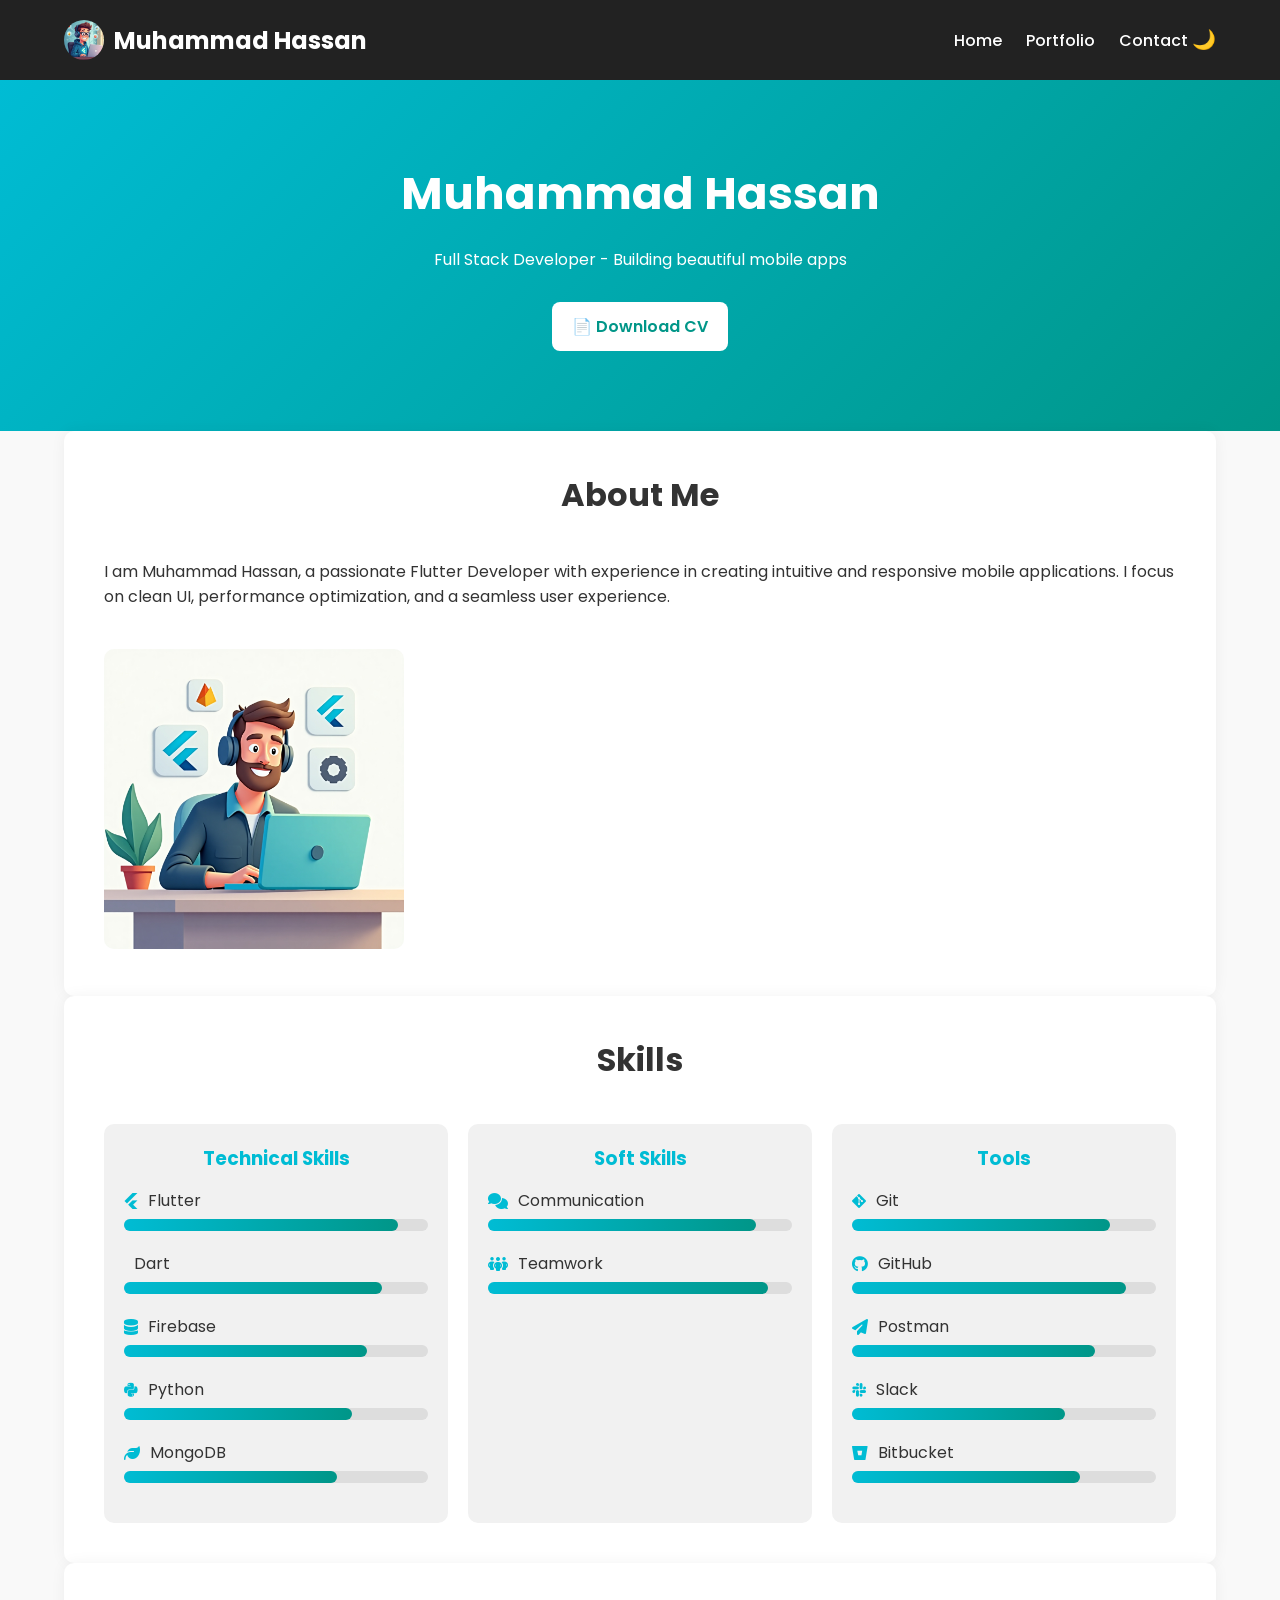
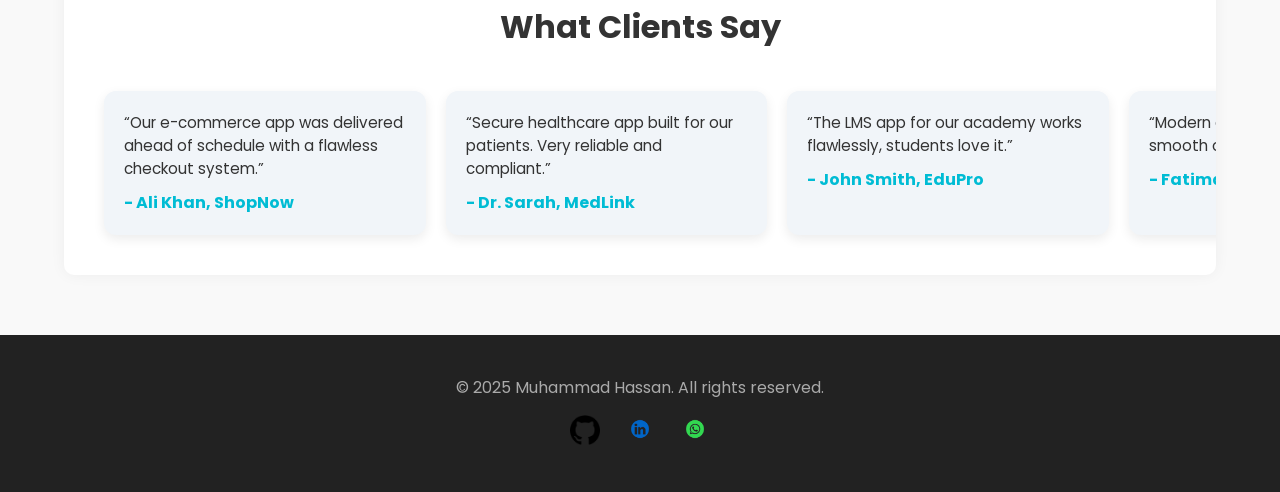
==== index.html @ 70f9b22d "your message" ====
<!DOCTYPE html>
<html lang="en">
<head>
  <meta charset="UTF-8" />
  <meta name="viewport" content="width=device-width, initial-scale=1.0" />
  <title>Muhammad Hassan - Flutter Developer</title>

  <!-- ✅ Favicon -->
  <link rel="icon" type="image/png" href="images/logo.jpg" />

  <!-- ✅ Fonts -->
  <link href="https://fonts.googleapis.com/css2?family=Poppins:wght@300;500;700&display=swap" rel="stylesheet">

  <!-- ✅ Icons -->
  <link rel="stylesheet" href="https://cdnjs.cloudflare.com/ajax/libs/font-awesome/6.5.0/css/all.min.css">

  <style>
    :root {
      --bg: #f9f9f9;
      --text: #333;
      --card: #fff;
      --primary: #00bcd4;
      --secondary: #009688;
    }
    body.dark {
      --bg: #0f172a;
      --text: #f1f5f9;
      --card: #1e293b;
    }
    * { margin: 0; padding: 0; box-sizing: border-box; }
    body { font-family: 'Poppins', sans-serif; background: var(--bg); color: var(--text); transition: all .3s; }

    header { background: #222; padding: 20px 0; }
    .container { width: 90%; max-width: 1200px; margin: auto; }

    nav { display: flex; justify-content: space-between; align-items: center; }
    .logo { display: flex; align-items: center; gap: 10px; color: white; font-size: 1.5rem; font-weight: bold; }
    .logo img { width: 40px; height: 40px; border-radius: 50%; }

    nav a { color: #fff; text-decoration: none; margin-left: 20px; font-weight: 500; transition: color 0.3s; }
    nav a:hover { color: var(--primary); }

    .dark-toggle { cursor: pointer; font-size: 1.2rem; background: none; border: none; color: white; }

    /* Hero */
    .hero {
      text-align: center;
      padding: 80px 20px;
      background: linear-gradient(135deg, var(--primary), var(--secondary));
      color: white;
    }
    .typing { font-size: 2.8rem; font-weight: bold; }
    .fade-description { font-size: 1rem; margin-top: 20px; }
    .cta-buttons { margin-top: 30px; }
    .cta-buttons a {
      display: inline-block; background: #fff; color: var(--secondary);
      font-weight: 600; padding: 12px 20px; border-radius: 8px;
      text-decoration: none; transition: all 0.3s;
    }
    .cta-buttons a:hover { background: var(--primary); color: #fff; }

    section { padding: 60px 20px; }
    h2 { text-align: center; margin-bottom: 40px; font-size: 2rem; color: var(--text); }

    /* About */
    .about { background: var(--card); border-radius: 10px; padding: 40px; box-shadow: 0 0 15px rgba(0,0,0,0.05); display: flex; gap: 40px; flex-wrap: wrap; align-items: center; }
    .about-img img { max-width: 300px; border-radius: 10px; }

    /* Skills */
    .skills { background: var(--card); border-radius: 10px; padding: 40px; box-shadow: 0 0 15px rgba(0,0,0,0.05); }
    .skills-categories { display: flex; flex-wrap: wrap; gap: 20px; }
    .skill-box { flex: 1 1 30%; background: #f1f1f1; border-radius: 10px; padding: 20px; transition: transform .3s; }
    body.dark .skill-box { background: #334155; }
    .skill-box:hover { transform: translateY(-5px); }
    .skill-box h3 { margin-bottom: 15px; text-align: center; color: var(--primary); }
    .skill-item { margin-bottom: 20px; }
    .skill-label { display: flex; align-items: center; gap: 10px; margin-bottom: 6px; }
    .skill-label i { color: var(--primary); }
    .skill-bar { background: #ddd; border-radius: 10px; height: 12px; }
    .skill-bar-fill {
      height: 100%; background: linear-gradient(90deg, var(--primary), var(--secondary));
      border-radius: 10px; width: 0; transition: width 1.5s ease;
    }
    .skill-percentage { font-size: 0.85rem; text-align: right; }

    /* Testimonials */
    .testimonials { background: var(--card); border-radius: 10px; padding: 40px; box-shadow: 0 0 15px rgba(0,0,0,0.05); overflow: hidden; }
    .testimonial-track { display: flex; gap: 20px; animation: scroll 20s linear infinite; }
    .testimonial-card {
      flex: 0 0 30%; min-width: 30%; background: #f1f5f9; padding: 20px;
      border-radius: 12px; box-shadow: 0 4px 12px rgba(0,0,0,0.08);
    }
    body.dark .testimonial-card { background: #334155; }
    .testimonial-card p { font-size: 0.95rem; margin-bottom: 10px; }
    .testimonial-card h4 { font-size: 1rem; color: var(--primary); }
    @keyframes scroll {
      0% { transform: translateX(0); }
      100% { transform: translateX(-50%); }
    }

    /* Footer */
    footer { background: #222; color: #aaa; text-align: center; padding: 40px 20px; margin-top: 60px; }
    .social-icons { margin-top: 15px; display: flex; justify-content: center; gap: 25px; }
    .social-icons img { width: 30px; }
    @media (max-width:768px) {
      .skill-box { flex: 1 1 100%; }
      .testimonial-card { flex: 0 0 80%; min-width: 80%; }
      .testimonial-track { animation-duration: 30s; }
    }
  </style>
</head>
<body>
  <!-- Header -->
  <header>
    <div class="container">
      <nav>
        <div class="logo"><img src="images/logo.jpg" alt="Logo" /> Muhammad Hassan</div>
        <div>
          <a href="index.html">Home</a>
          <a href="portfolio.html">Portfolio</a>
          <a href="contact.html">Contact</a>
          <button class="dark-toggle" onclick="toggleDark()">🌙</button>
        </div>
      </nav>
    </div>
  </header>

  <!-- Hero -->
  <section class="hero">
    <h1 class="typing" id="typing"></h1>
    <p class="fade-description">Full Stack Developer - Building beautiful mobile apps</p>
    <div class="cta-buttons"><a href="Muhammad_Hassan_CV_OnePage.pdf" target="_blank">📄 Download CV</a></div>
  </section>

  <!-- About -->
  <section class="about container">
    <div>
      <h2>About Me</h2>
      <p>I am Muhammad Hassan, a passionate Flutter Developer with experience in creating intuitive and responsive mobile applications. I focus on clean UI, performance optimization, and a seamless user experience.</p>
    </div>
    <div class="about-img"><img src="images/about-me.jpg" alt="About"></div>
  </section>

  <!-- Skills -->
  <section class="skills container">
    <h2>Skills</h2>
    <div class="skills-categories">
      <!-- ✅ Technical Skills -->
      <div class="skill-box">
        <h3>Technical Skills</h3>
        <div class="skill-item">
          <div class="skill-label"><i class="fa-brands fa-flutter"></i> Flutter</div>
          <div class="skill-bar"><div class="skill-bar-fill" style="width:90%"></div></div>
        </div>
        <div class="skill-item">
          <div class="skill-label"><i class="fa-brands fa-dart"></i> Dart</div>
          <div class="skill-bar"><div class="skill-bar-fill" style="width:85%"></div></div>
        </div>
        <div class="skill-item">
          <div class="skill-label"><i class="fa-solid fa-database"></i> Firebase</div>
          <div class="skill-bar"><div class="skill-bar-fill" style="width:80%"></div></div>
        </div>
        <!-- New -->
        <div class="skill-item">
          <div class="skill-label"><i class="fa-brands fa-python"></i> Python</div>
          <div class="skill-bar"><div class="skill-bar-fill" style="width:75%"></div></div>
        </div>
        <div class="skill-item">
          <div class="skill-label"><i class="fa-solid fa-leaf"></i> MongoDB</div>
          <div class="skill-bar"><div class="skill-bar-fill" style="width:70%"></div></div>
        </div>
      </div>

      <!-- ✅ Soft Skills -->
      <div class="skill-box">
        <h3>Soft Skills</h3>
        <div class="skill-item">
          <div class="skill-label"><i class="fa-solid fa-comments"></i> Communication</div>
          <div class="skill-bar"><div class="skill-bar-fill" style="width:88%"></div></div>
        </div>
        <div class="skill-item">
          <div class="skill-label"><i class="fa-solid fa-people-group"></i> Teamwork</div>
          <div class="skill-bar"><div class="skill-bar-fill" style="width:92%"></div></div>
        </div>
      </div>

      <!-- ✅ Tools -->
      <div class="skill-box">
        <h3>Tools</h3>
        <div class="skill-item">
          <div class="skill-label"><i class="fa-brands fa-git-alt"></i> Git</div>
          <div class="skill-bar"><div class="skill-bar-fill" style="width:85%"></div></div>
        </div>
        <div class="skill-item">
          <div class="skill-label"><i class="fa-brands fa-github"></i> GitHub</div>
          <div class="skill-bar"><div class="skill-bar-fill" style="width:90%"></div></div>
        </div>
        <!-- New Tools -->
        <div class="skill-item">
          <div class="skill-label"><i class="fa-solid fa-paper-plane"></i> Postman</div>
          <div class="skill-bar"><div class="skill-bar-fill" style="width:80%"></div></div>
        </div>
        <div class="skill-item">
          <div class="skill-label"><i class="fa-brands fa-slack"></i> Slack</div>
          <div class="skill-bar"><div class="skill-bar-fill" style="width:70%"></div></div>
        </div>
        <div class="skill-item">
          <div class="skill-label"><i class="fa-brands fa-bitbucket"></i> Bitbucket</div>
          <div class="skill-bar"><div class="skill-bar-fill" style="width:75%"></div></div>
        </div>
      </div>
    </div>
  </section>

  <!-- Testimonials -->
  <section class="testimonials container">
    <h2>What Clients Say</h2>
    <div class="testimonial-track">
      <div class="testimonial-card"><p>“Our e-commerce app was delivered ahead of schedule with a flawless checkout system.”</p><h4>- Ali Khan, ShopNow</h4></div>
      <div class="testimonial-card"><p>“Secure healthcare app built for our patients. Very reliable and compliant.”</p><h4>- Dr. Sarah, MedLink</h4></div>
      <div class="testimonial-card"><p>“The LMS app for our academy works flawlessly, students love it.”</p><h4>- John Smith, EduPro</h4></div>
      <div class="testimonial-card"><p>“Modern dating app with safe UI and smooth onboarding. Great job!”</p><h4>- Fatima Noor, SparkMatch</h4></div>
      <div class="testimonial-card"><p>“POS app delivered in 2 weeks. Highly efficient and user-friendly.”</p><h4>- Ahmed Raza, Retailer</h4></div>
      <div class="testimonial-card"><p>“He quickly understood our fintech requirements and built a secure wallet app.”</p><h4>- Maryam Ali, FinStart</h4></div>
      <div class="testimonial-card"><p>“Excellent logistics app with real-time tracking.”</p><h4>- James Brown, CargoX</h4></div>
      <div class="testimonial-card"><p>“Food delivery app scaled smoothly to thousands of users.”</p><h4>- Ayesha Malik, Foodiez</h4></div>
      <div class="testimonial-card"><p>“Donation app for our NGO delivered on time and within budget.”</p><h4>- Bilal Ahmed, HelpingHands</h4></div>
      <div class="testimonial-card"><p>“Real estate app with maps and listings that work seamlessly.”</p><h4>- Sophia Khan, DreamHomes</h4></div>
      <!-- repeat to keep infinite effect -->
      <div class="testimonial-card"><p>“Our e-commerce app was delivered ahead of schedule with a flawless checkout system.”</p><h4>- Ali Khan, ShopNow</h4></div>
      <div class="testimonial-card"><p>“Secure healthcare app built for our patients. Very reliable and compliant.”</p><h4>- Dr. Sarah, MedLink</h4></div>
      <div class="testimonial-card"><p>“The LMS app for our academy works flawlessly, students love it.”</p><h4>- John Smith, EduPro</h4></div>
    </div>
  </section>

  <!-- Footer -->
  <footer>
    <p>&copy; 2025 Muhammad Hassan. All rights reserved.</p>
    <div class="social-icons">
      <a href="https://github.com/muhammadhassanmahar" target="_blank"><img src="images/github.png" alt="GitHub" /></a>
      <a href="https://www.linkedin.com/in/muhammad-hassan-77073a298/" target="_blank"><img src="images/linkedin.png" alt="LinkedIn" /></a>
      <a href="https://wa.me/923136466450" target="_blank"><img src="images/whtsapp.png" alt="WhatsApp" /></a>
    </div>
  </footer>

  <script>
    function toggleDark() {
      document.body.classList.toggle("dark");
    }

    const phrases = ["Muhammad Hassan", "Problem Solver", "Full Stack Developer"];
    let i = 0, el = document.getElementById("typing");
    setInterval(()=>{ el.textContent = phrases[i]; i = (i+1)%phrases.length; },1500);
  </script>
</body>
</html>
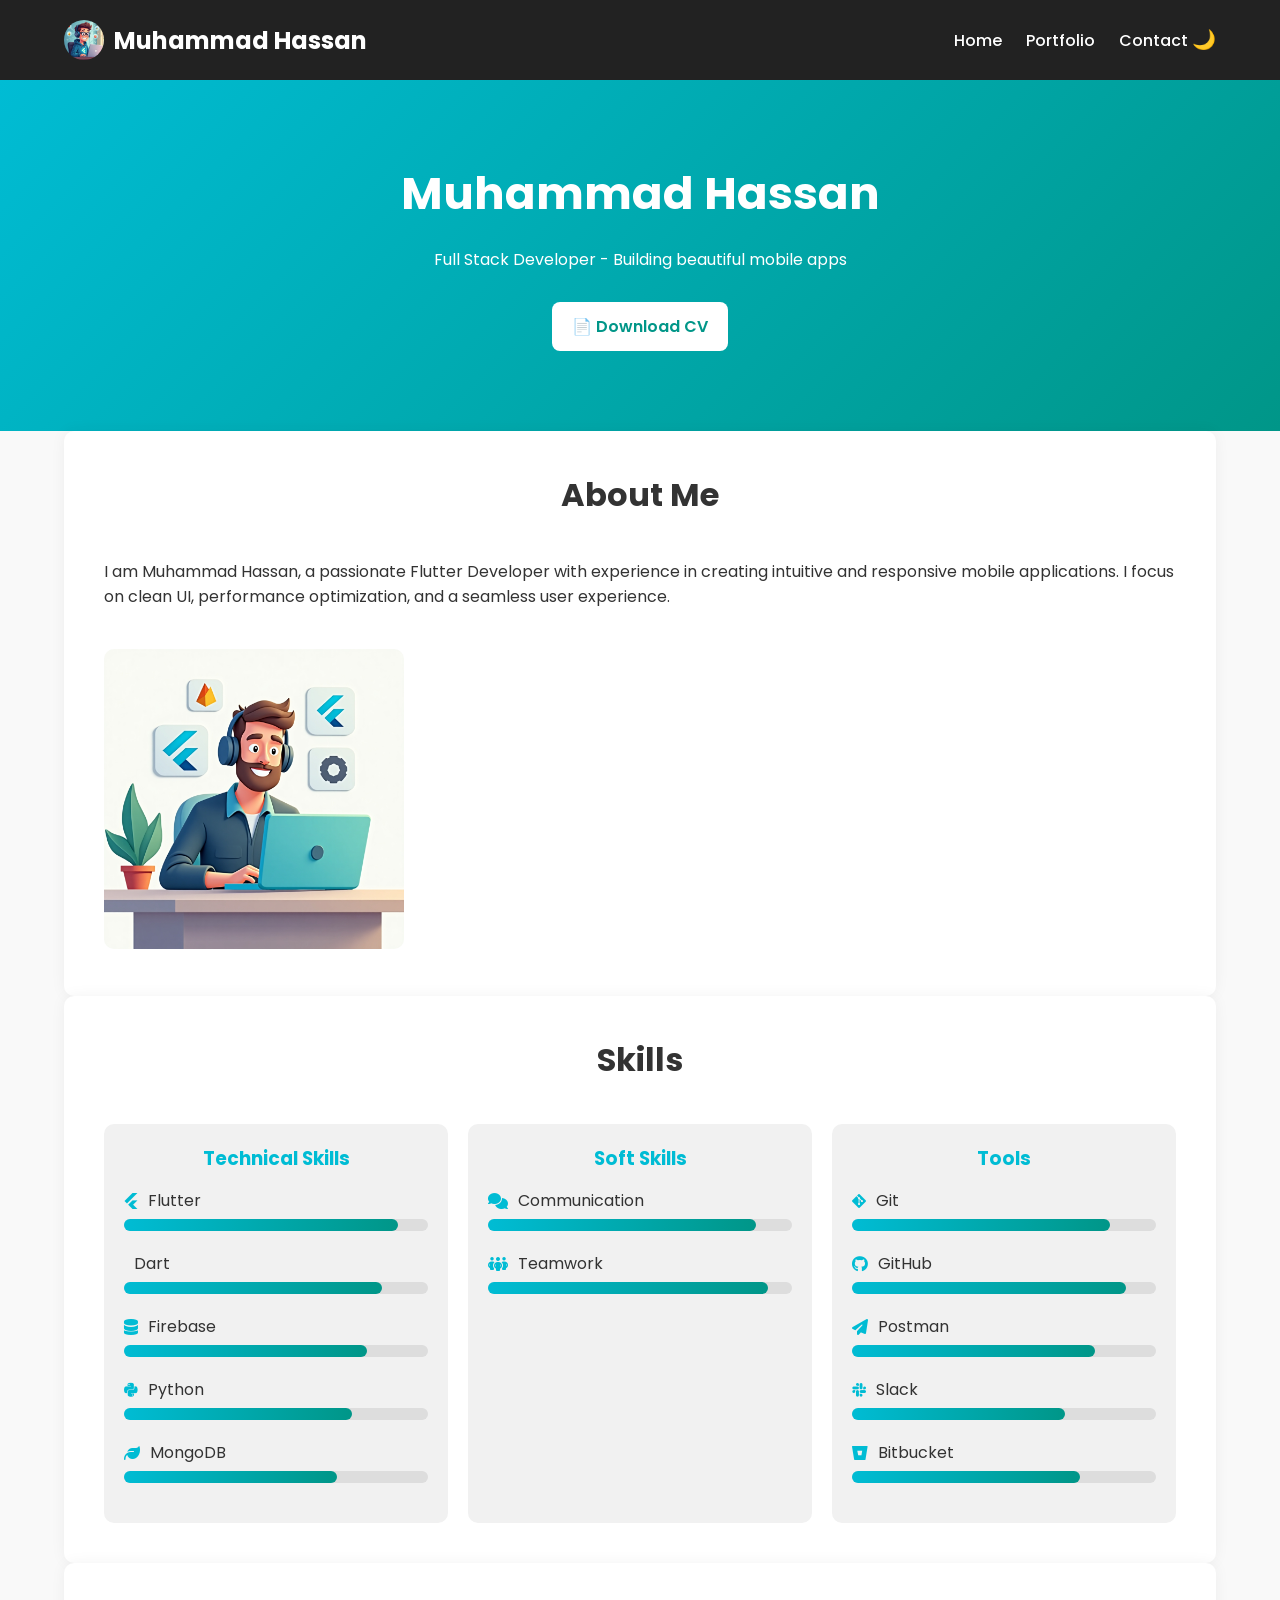
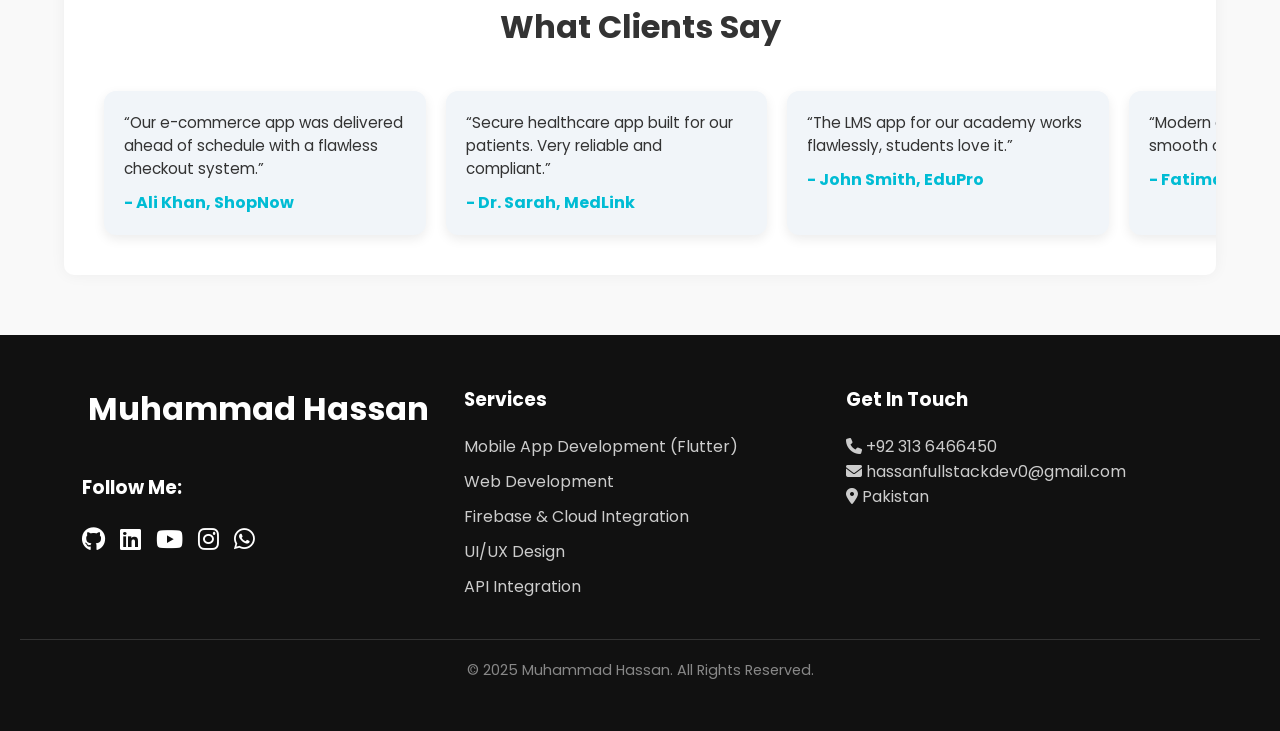
==== commit 469d9bf3: "your message" ====
--- a/index.html
+++ b/index.html
@@ -99,13 +99,20 @@
     }
 
     /* Footer */
-    footer { background: #222; color: #aaa; text-align: center; padding: 40px 20px; margin-top: 60px; }
-    .social-icons { margin-top: 15px; display: flex; justify-content: center; gap: 25px; }
-    .social-icons img { width: 30px; }
+    .footer { background: #111; color: #ccc; padding: 50px 20px; margin-top: 60px; }
+    .footer-container { display: flex; flex-wrap: wrap; justify-content: space-between; gap: 30px; }
+    .footer-col { flex: 1 1 200px; }
+    .footer-col h3 { color: #fff; margin-bottom: 20px; }
+    .footer-col ul { list-style: none; }
+    .footer-col ul li { margin-bottom: 10px; color: #ccc; }
+    .footer-col a { color: #ccc; text-decoration: none; }
+    .footer-col a:hover { color: var(--primary); }
+    .social-icons { display: flex; gap: 15px; margin-top: 10px; }
+    .social-icons a { font-size: 1.5rem; color: #fff; transition: color 0.3s; }
+    .social-icons a:hover { color: var(--primary); }
+    .footer-bottom { text-align: center; margin-top: 30px; padding-top: 20px; border-top: 1px solid #333; color: #888; font-size: 0.9rem; }
     @media (max-width:768px) {
-      .skill-box { flex: 1 1 100%; }
-      .testimonial-card { flex: 0 0 80%; min-width: 80%; }
-      .testimonial-track { animation-duration: 30s; }
+      .footer-container { flex-direction: column; }
     }
   </style>
 </head>
@@ -148,66 +155,28 @@
       <!-- ✅ Technical Skills -->
       <div class="skill-box">
         <h3>Technical Skills</h3>
-        <div class="skill-item">
-          <div class="skill-label"><i class="fa-brands fa-flutter"></i> Flutter</div>
-          <div class="skill-bar"><div class="skill-bar-fill" style="width:90%"></div></div>
-        </div>
-        <div class="skill-item">
-          <div class="skill-label"><i class="fa-brands fa-dart"></i> Dart</div>
-          <div class="skill-bar"><div class="skill-bar-fill" style="width:85%"></div></div>
-        </div>
-        <div class="skill-item">
-          <div class="skill-label"><i class="fa-solid fa-database"></i> Firebase</div>
-          <div class="skill-bar"><div class="skill-bar-fill" style="width:80%"></div></div>
-        </div>
-        <!-- New -->
-        <div class="skill-item">
-          <div class="skill-label"><i class="fa-brands fa-python"></i> Python</div>
-          <div class="skill-bar"><div class="skill-bar-fill" style="width:75%"></div></div>
-        </div>
-        <div class="skill-item">
-          <div class="skill-label"><i class="fa-solid fa-leaf"></i> MongoDB</div>
-          <div class="skill-bar"><div class="skill-bar-fill" style="width:70%"></div></div>
-        </div>
+        <div class="skill-item"><div class="skill-label"><i class="fa-brands fa-flutter"></i> Flutter</div><div class="skill-bar"><div class="skill-bar-fill" style="width:90%"></div></div></div>
+        <div class="skill-item"><div class="skill-label"><i class="fa-brands fa-dart"></i> Dart</div><div class="skill-bar"><div class="skill-bar-fill" style="width:85%"></div></div></div>
+        <div class="skill-item"><div class="skill-label"><i class="fa-solid fa-database"></i> Firebase</div><div class="skill-bar"><div class="skill-bar-fill" style="width:80%"></div></div></div>
+        <div class="skill-item"><div class="skill-label"><i class="fa-brands fa-python"></i> Python</div><div class="skill-bar"><div class="skill-bar-fill" style="width:75%"></div></div></div>
+        <div class="skill-item"><div class="skill-label"><i class="fa-solid fa-leaf"></i> MongoDB</div><div class="skill-bar"><div class="skill-bar-fill" style="width:70%"></div></div></div>
       </div>
 
       <!-- ✅ Soft Skills -->
       <div class="skill-box">
         <h3>Soft Skills</h3>
-        <div class="skill-item">
-          <div class="skill-label"><i class="fa-solid fa-comments"></i> Communication</div>
-          <div class="skill-bar"><div class="skill-bar-fill" style="width:88%"></div></div>
-        </div>
-        <div class="skill-item">
-          <div class="skill-label"><i class="fa-solid fa-people-group"></i> Teamwork</div>
-          <div class="skill-bar"><div class="skill-bar-fill" style="width:92%"></div></div>
-        </div>
+        <div class="skill-item"><div class="skill-label"><i class="fa-solid fa-comments"></i> Communication</div><div class="skill-bar"><div class="skill-bar-fill" style="width:88%"></div></div></div>
+        <div class="skill-item"><div class="skill-label"><i class="fa-solid fa-people-group"></i> Teamwork</div><div class="skill-bar"><div class="skill-bar-fill" style="width:92%"></div></div></div>
       </div>
 
       <!-- ✅ Tools -->
       <div class="skill-box">
         <h3>Tools</h3>
-        <div class="skill-item">
-          <div class="skill-label"><i class="fa-brands fa-git-alt"></i> Git</div>
-          <div class="skill-bar"><div class="skill-bar-fill" style="width:85%"></div></div>
-        </div>
-        <div class="skill-item">
-          <div class="skill-label"><i class="fa-brands fa-github"></i> GitHub</div>
-          <div class="skill-bar"><div class="skill-bar-fill" style="width:90%"></div></div>
-        </div>
-        <!-- New Tools -->
-        <div class="skill-item">
-          <div class="skill-label"><i class="fa-solid fa-paper-plane"></i> Postman</div>
-          <div class="skill-bar"><div class="skill-bar-fill" style="width:80%"></div></div>
-        </div>
-        <div class="skill-item">
-          <div class="skill-label"><i class="fa-brands fa-slack"></i> Slack</div>
-          <div class="skill-bar"><div class="skill-bar-fill" style="width:70%"></div></div>
-        </div>
-        <div class="skill-item">
-          <div class="skill-label"><i class="fa-brands fa-bitbucket"></i> Bitbucket</div>
-          <div class="skill-bar"><div class="skill-bar-fill" style="width:75%"></div></div>
-        </div>
+        <div class="skill-item"><div class="skill-label"><i class="fa-brands fa-git-alt"></i> Git</div><div class="skill-bar"><div class="skill-bar-fill" style="width:85%"></div></div></div>
+        <div class="skill-item"><div class="skill-label"><i class="fa-brands fa-github"></i> GitHub</div><div class="skill-bar"><div class="skill-bar-fill" style="width:90%"></div></div></div>
+        <div class="skill-item"><div class="skill-label"><i class="fa-solid fa-paper-plane"></i> Postman</div><div class="skill-bar"><div class="skill-bar-fill" style="width:80%"></div></div></div>
+        <div class="skill-item"><div class="skill-label"><i class="fa-brands fa-slack"></i> Slack</div><div class="skill-bar"><div class="skill-bar-fill" style="width:70%"></div></div></div>
+        <div class="skill-item"><div class="skill-label"><i class="fa-brands fa-bitbucket"></i> Bitbucket</div><div class="skill-bar"><div class="skill-bar-fill" style="width:75%"></div></div></div>
       </div>
     </div>
   </section>
@@ -226,20 +195,48 @@
       <div class="testimonial-card"><p>“Food delivery app scaled smoothly to thousands of users.”</p><h4>- Ayesha Malik, Foodiez</h4></div>
       <div class="testimonial-card"><p>“Donation app for our NGO delivered on time and within budget.”</p><h4>- Bilal Ahmed, HelpingHands</h4></div>
       <div class="testimonial-card"><p>“Real estate app with maps and listings that work seamlessly.”</p><h4>- Sophia Khan, DreamHomes</h4></div>
-      <!-- repeat to keep infinite effect -->
-      <div class="testimonial-card"><p>“Our e-commerce app was delivered ahead of schedule with a flawless checkout system.”</p><h4>- Ali Khan, ShopNow</h4></div>
-      <div class="testimonial-card"><p>“Secure healthcare app built for our patients. Very reliable and compliant.”</p><h4>- Dr. Sarah, MedLink</h4></div>
-      <div class="testimonial-card"><p>“The LMS app for our academy works flawlessly, students love it.”</p><h4>- John Smith, EduPro</h4></div>
     </div>
   </section>
 
   <!-- Footer -->
-  <footer>
-    <p>&copy; 2025 Muhammad Hassan. All rights reserved.</p>
-    <div class="social-icons">
-      <a href="https://github.com/muhammadhassanmahar" target="_blank"><img src="images/github.png" alt="GitHub" /></a>
-      <a href="https://www.linkedin.com/in/muhammad-hassan-77073a298/" target="_blank"><img src="images/linkedin.png" alt="LinkedIn" /></a>
-      <a href="https://wa.me/923136466450" target="_blank"><img src="images/whtsapp.png" alt="WhatsApp" /></a>
+  <footer class="footer">
+    <div class="container footer-container">
+      <!-- Logo + Social -->
+      <div class="footer-col">
+        <h2 style="color:#fff;">Muhammad Hassan</h2>
+        <h3>Follow Me:</h3>
+        <div class="social-icons">
+          <a href="https://github.com/muhammadhassanmahar" target="_blank"><i class="fab fa-github"></i></a>
+          <a href="https://www.linkedin.com/in/muhammad-hassan-77073a298/" target="_blank"><i class="fab fa-linkedin"></i></a>
+          <a href="https://www.youtube.com" target="_blank"><i class="fab fa-youtube"></i></a>
+          <a href="https://www.instagram.com" target="_blank"><i class="fab fa-instagram"></i></a>
+          <a href="https://wa.me/923136466450" target="_blank"><i class="fab fa-whatsapp"></i></a>
+        </div>
+      </div>
+
+      <!-- Services -->
+      <div class="footer-col">
+        <h3>Services</h3>
+        <ul>
+          <li>Mobile App Development (Flutter)</li>
+          <li>Web Development</li>
+          <li>Firebase & Cloud Integration</li>
+          <li>UI/UX Design</li>
+          <li>API Integration</li>
+        </ul>
+      </div>
+
+      <!-- Contact -->
+      <div class="footer-col">
+        <h3>Get In Touch</h3>
+        <p><i class="fas fa-phone"></i> +92 313 6466450</p>
+        <p><i class="fas fa-envelope"></i> hassanfullstackdev0@gmail.com</p>
+        <p><i class="fas fa-map-marker-alt"></i> Pakistan</p>
+      </div>
+    </div>
+
+    <div class="footer-bottom">
+      © 2025 Muhammad Hassan. All Rights Reserved.
     </div>
   </footer>
 
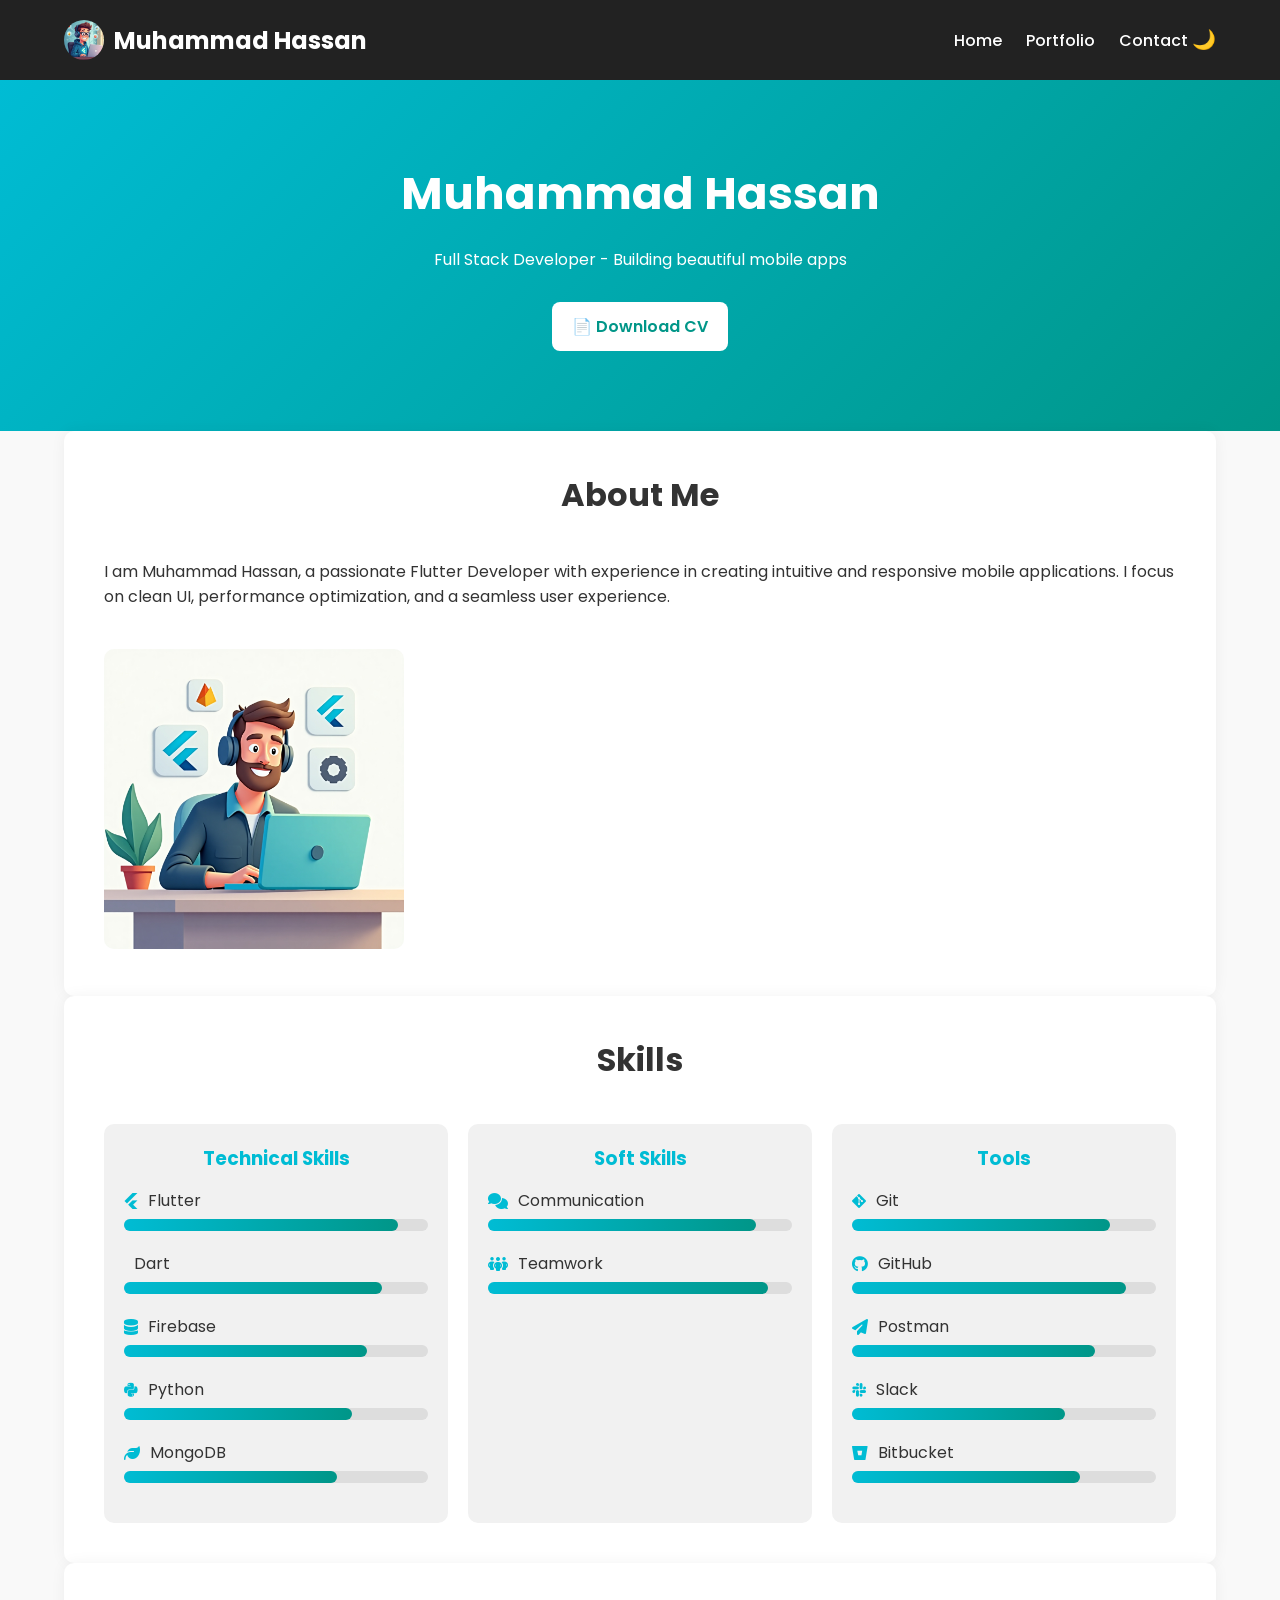
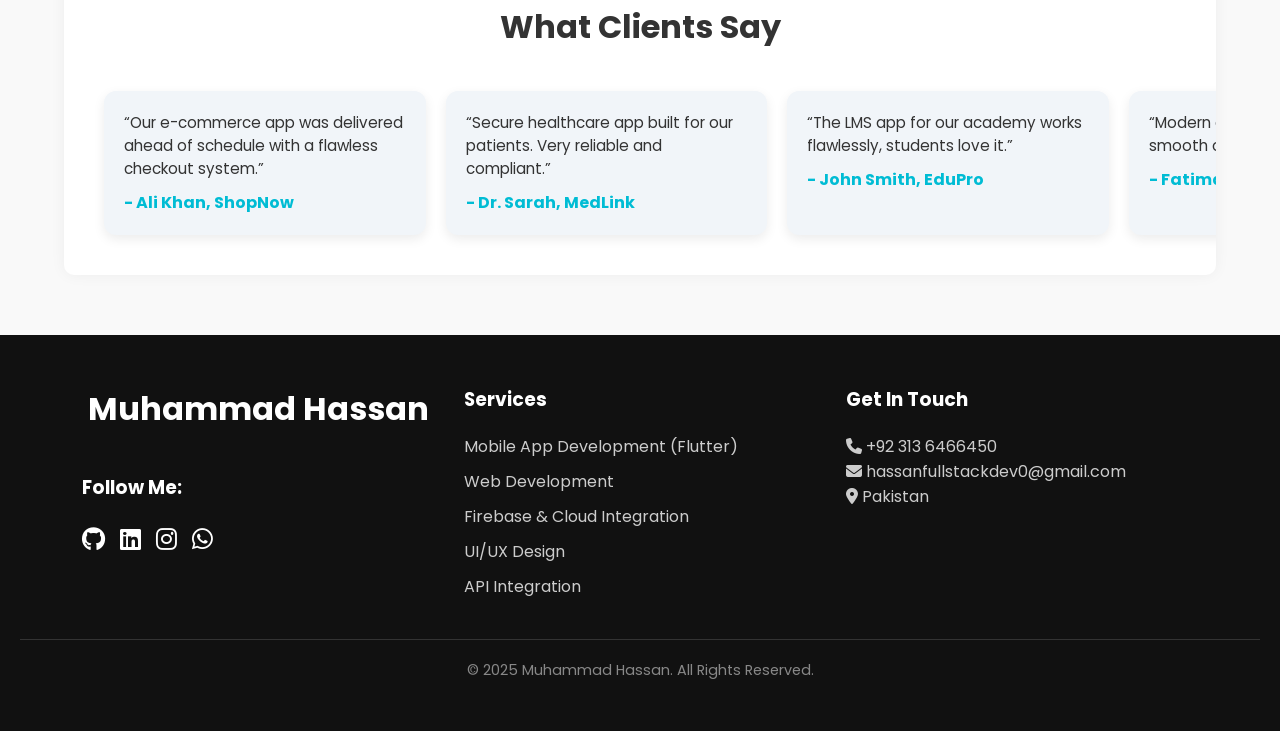
==== commit 101c704d: "your message" ====
--- a/index.html
+++ b/index.html
@@ -208,7 +208,6 @@
         <div class="social-icons">
           <a href="https://github.com/muhammadhassanmahar" target="_blank"><i class="fab fa-github"></i></a>
           <a href="https://www.linkedin.com/in/muhammad-hassan-77073a298/" target="_blank"><i class="fab fa-linkedin"></i></a>
-          <a href="https://www.youtube.com" target="_blank"><i class="fab fa-youtube"></i></a>
           <a href="https://www.instagram.com" target="_blank"><i class="fab fa-instagram"></i></a>
           <a href="https://wa.me/923136466450" target="_blank"><i class="fab fa-whatsapp"></i></a>
         </div>
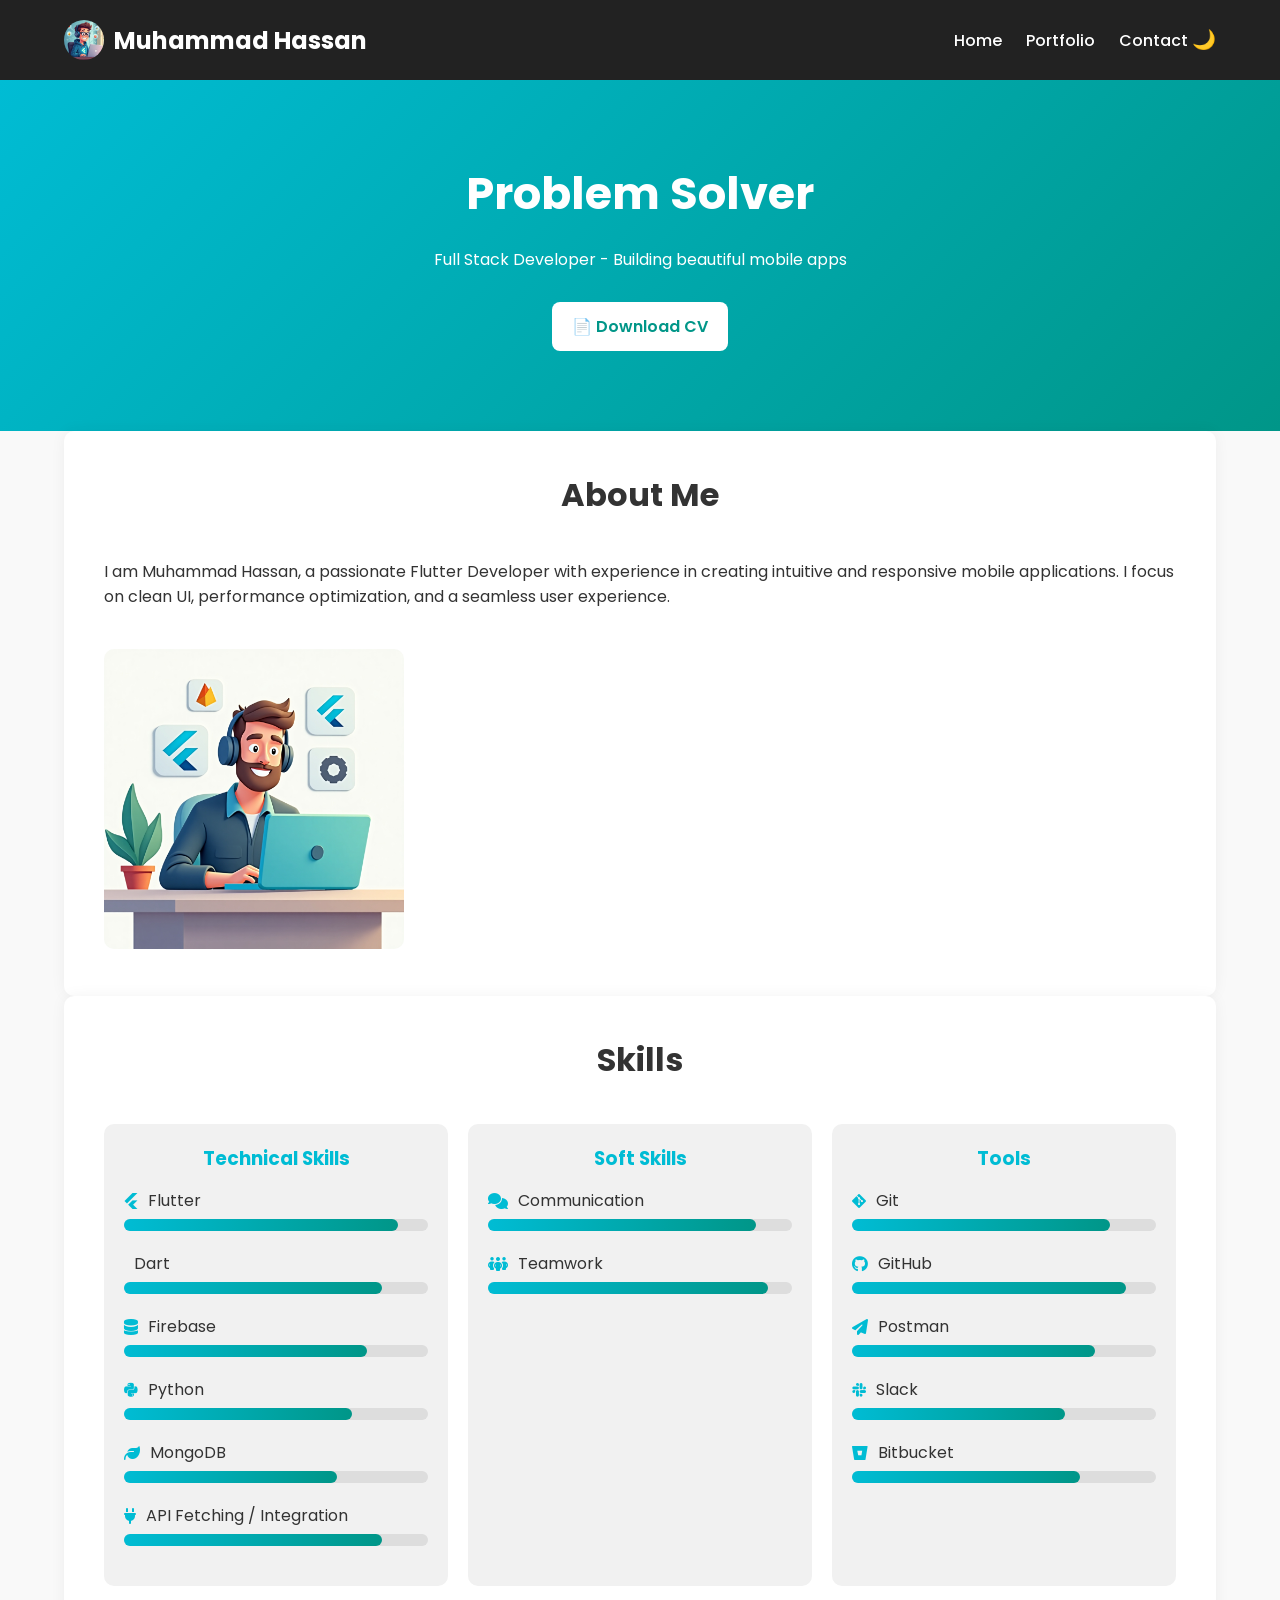
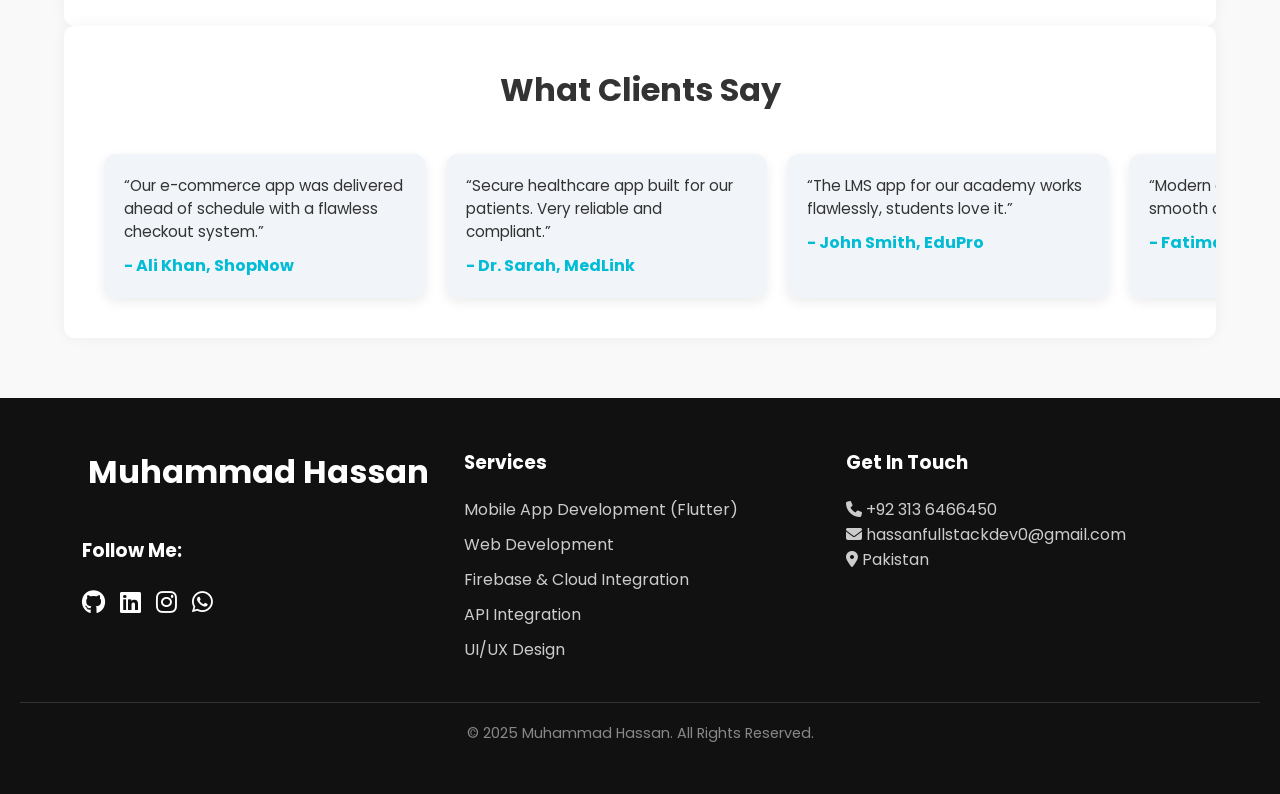
==== commit 3062ace6: "your message" ====
--- a/index.html
+++ b/index.html
@@ -160,6 +160,8 @@
         <div class="skill-item"><div class="skill-label"><i class="fa-solid fa-database"></i> Firebase</div><div class="skill-bar"><div class="skill-bar-fill" style="width:80%"></div></div></div>
         <div class="skill-item"><div class="skill-label"><i class="fa-brands fa-python"></i> Python</div><div class="skill-bar"><div class="skill-bar-fill" style="width:75%"></div></div></div>
         <div class="skill-item"><div class="skill-label"><i class="fa-solid fa-leaf"></i> MongoDB</div><div class="skill-bar"><div class="skill-bar-fill" style="width:70%"></div></div></div>
+        <!-- ✅ New Skill: API Fetching / Integration -->
+        <div class="skill-item"><div class="skill-label"><i class="fa-solid fa-plug"></i> API Fetching / Integration</div><div class="skill-bar"><div class="skill-bar-fill" style="width:85%"></div></div></div>
       </div>
 
       <!-- ✅ Soft Skills -->
@@ -220,8 +222,8 @@
           <li>Mobile App Development (Flutter)</li>
           <li>Web Development</li>
           <li>Firebase & Cloud Integration</li>
+          <li>API Integration</li>
           <li>UI/UX Design</li>
-          <li>API Integration</li>
         </ul>
       </div>
 
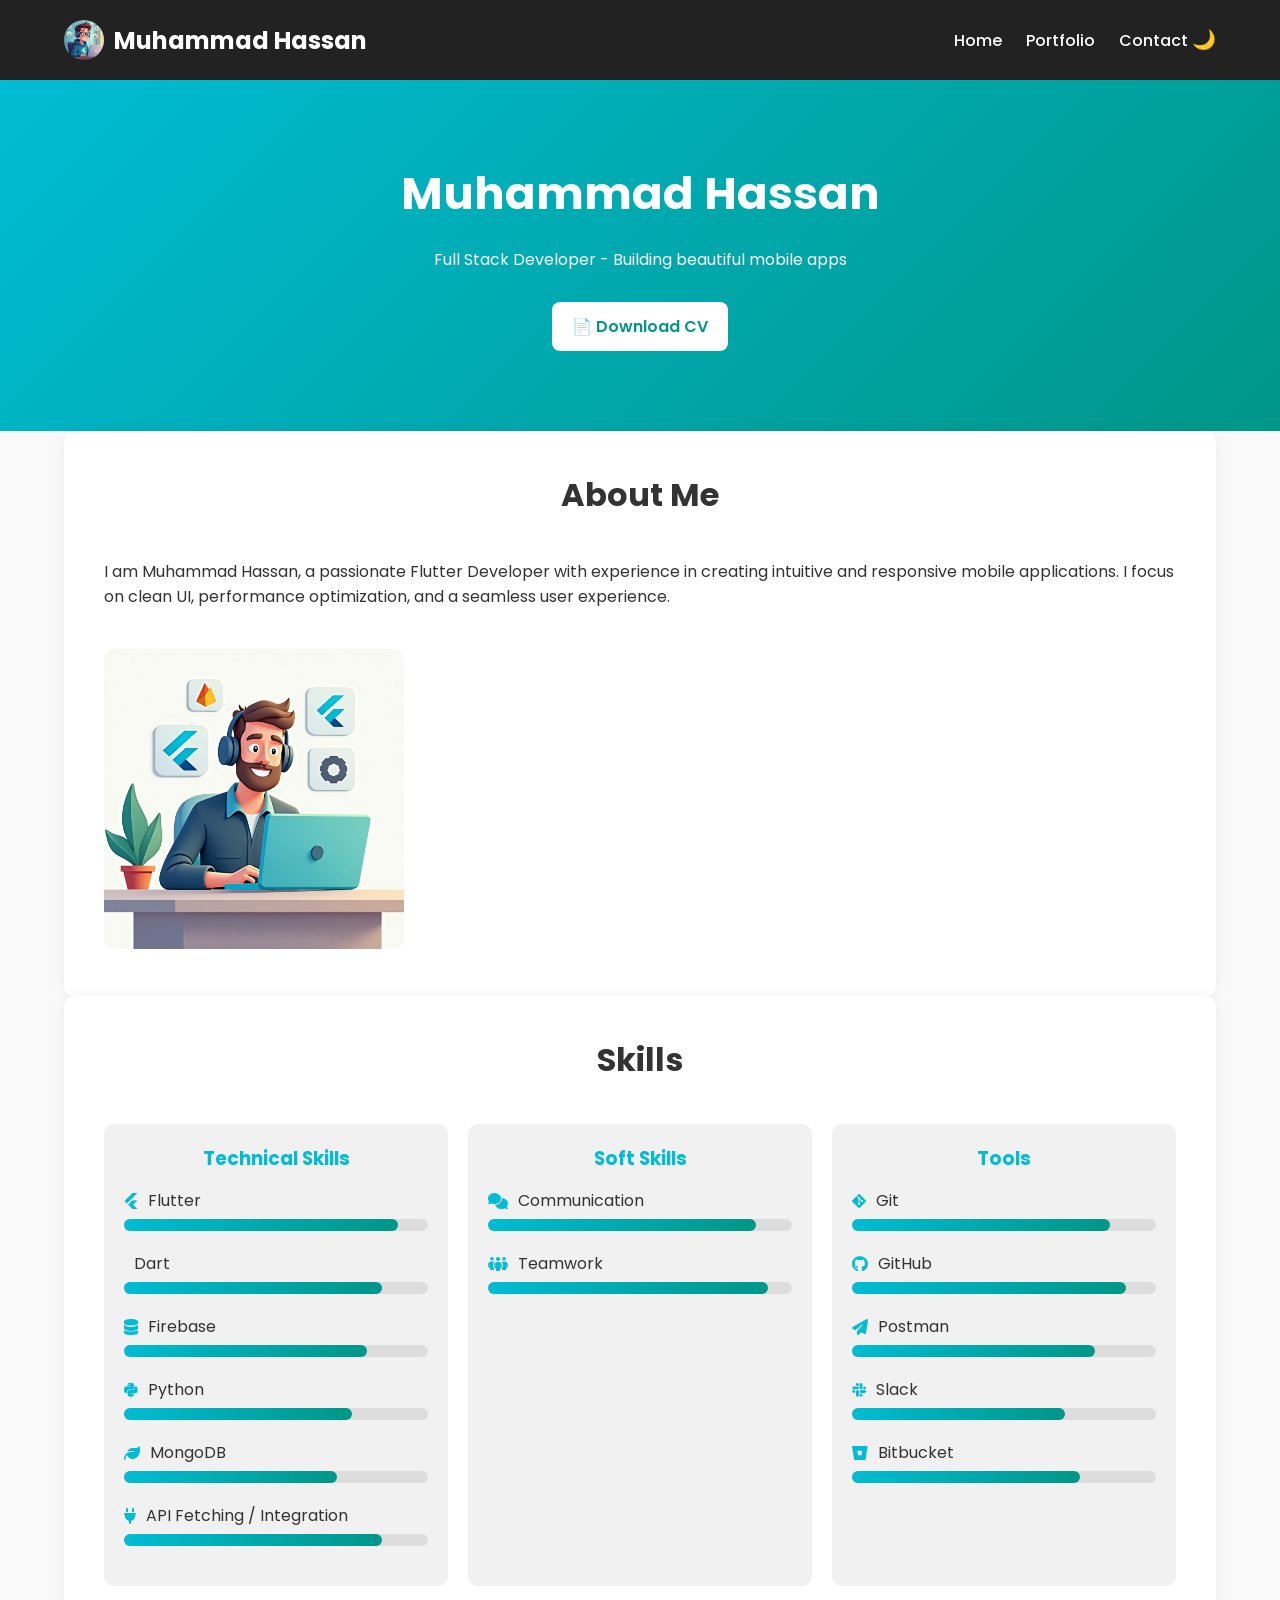
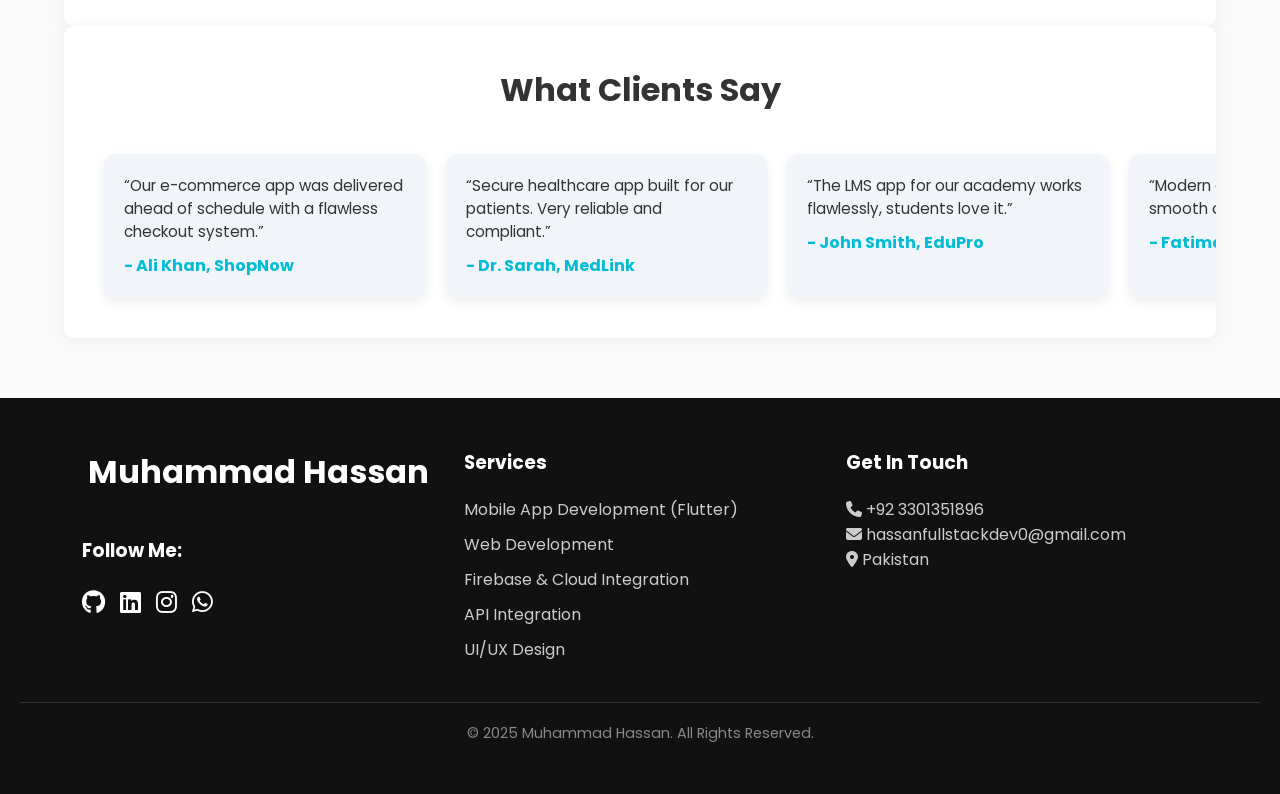
==== commit 61103479: "your message" ====
--- a/index.html
+++ b/index.html
@@ -211,7 +211,7 @@
           <a href="https://github.com/muhammadhassanmahar" target="_blank"><i class="fab fa-github"></i></a>
           <a href="https://www.linkedin.com/in/muhammad-hassan-77073a298/" target="_blank"><i class="fab fa-linkedin"></i></a>
           <a href="https://www.instagram.com" target="_blank"><i class="fab fa-instagram"></i></a>
-          <a href="https://wa.me/923136466450" target="_blank"><i class="fab fa-whatsapp"></i></a>
+          <a href="https://wa.me/923301351896" target="_blank"><i class="fab fa-whatsapp"></i></a>
         </div>
       </div>
 
@@ -230,7 +230,7 @@
       <!-- Contact -->
       <div class="footer-col">
         <h3>Get In Touch</h3>
-        <p><i class="fas fa-phone"></i> +92 313 6466450</p>
+        <p><i class="fas fa-phone"></i> +92 3301351896</p>
         <p><i class="fas fa-envelope"></i> hassanfullstackdev0@gmail.com</p>
         <p><i class="fas fa-map-marker-alt"></i> Pakistan</p>
       </div>
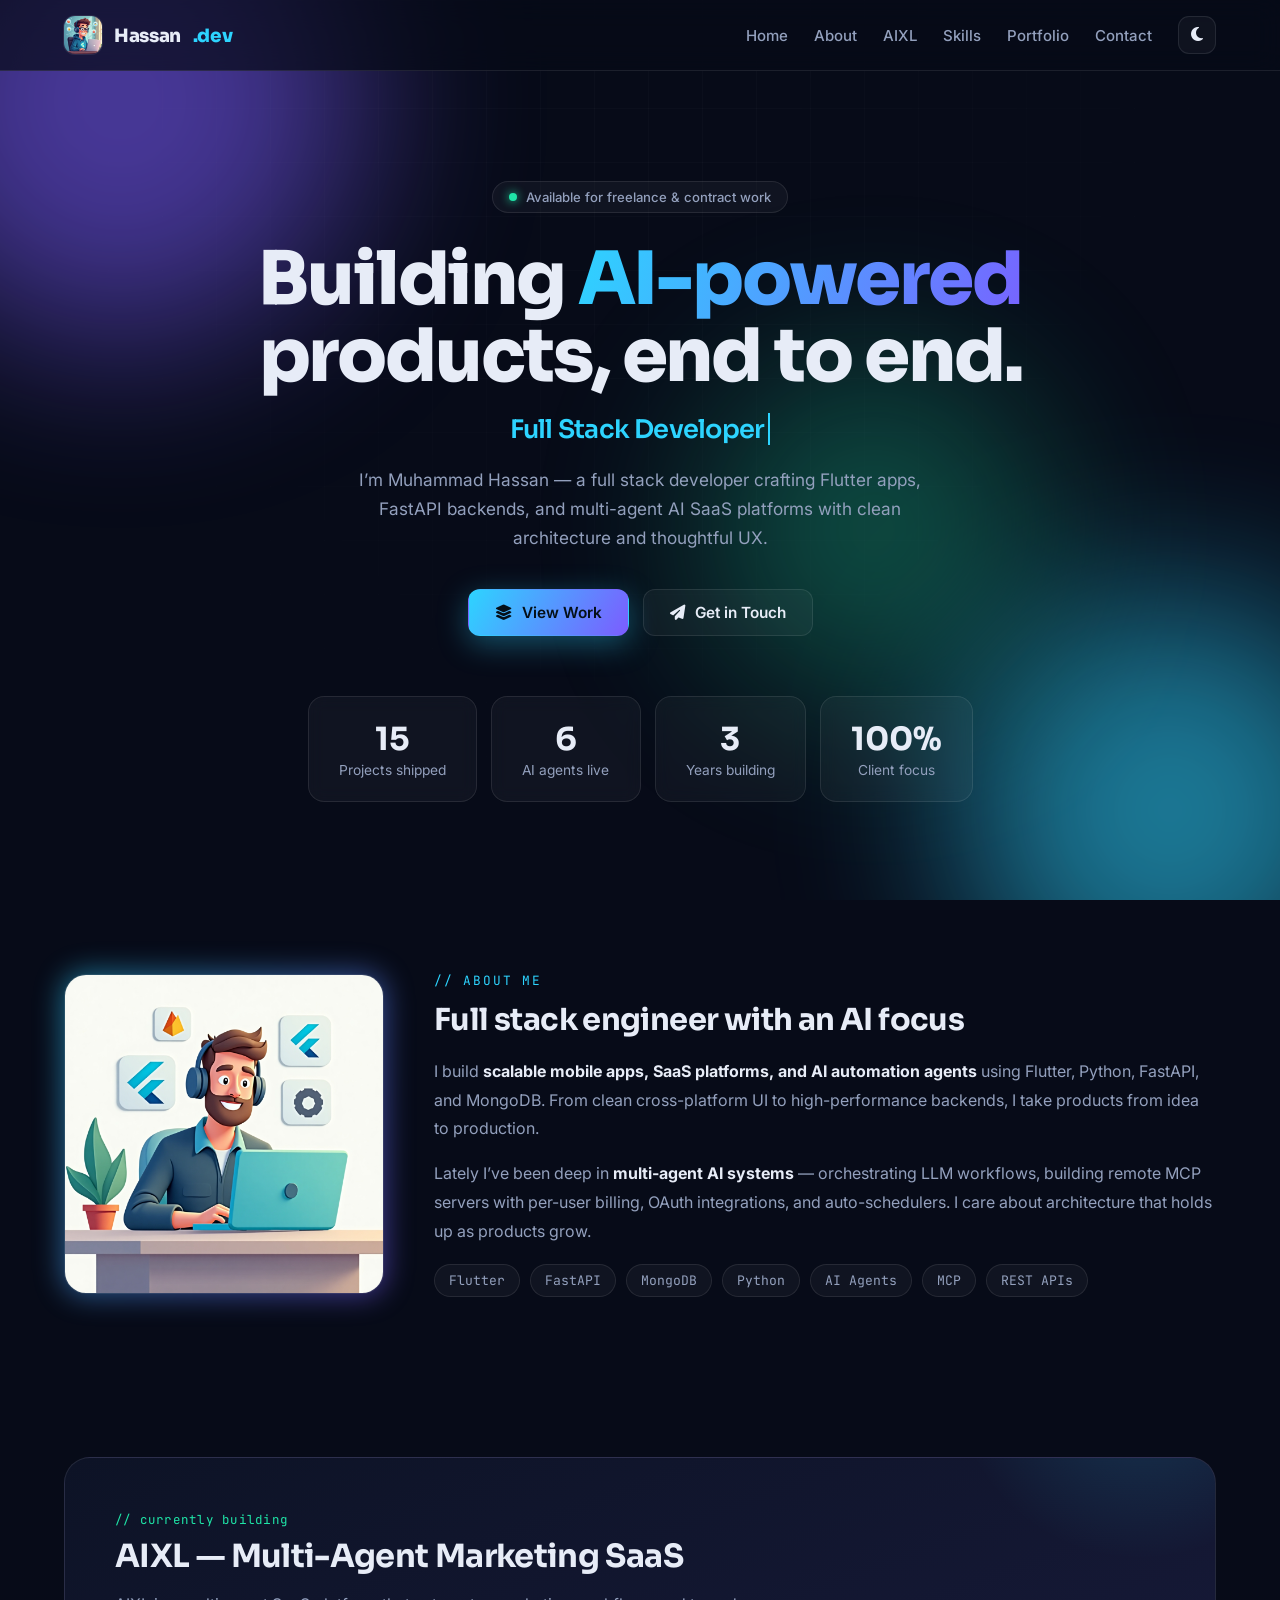
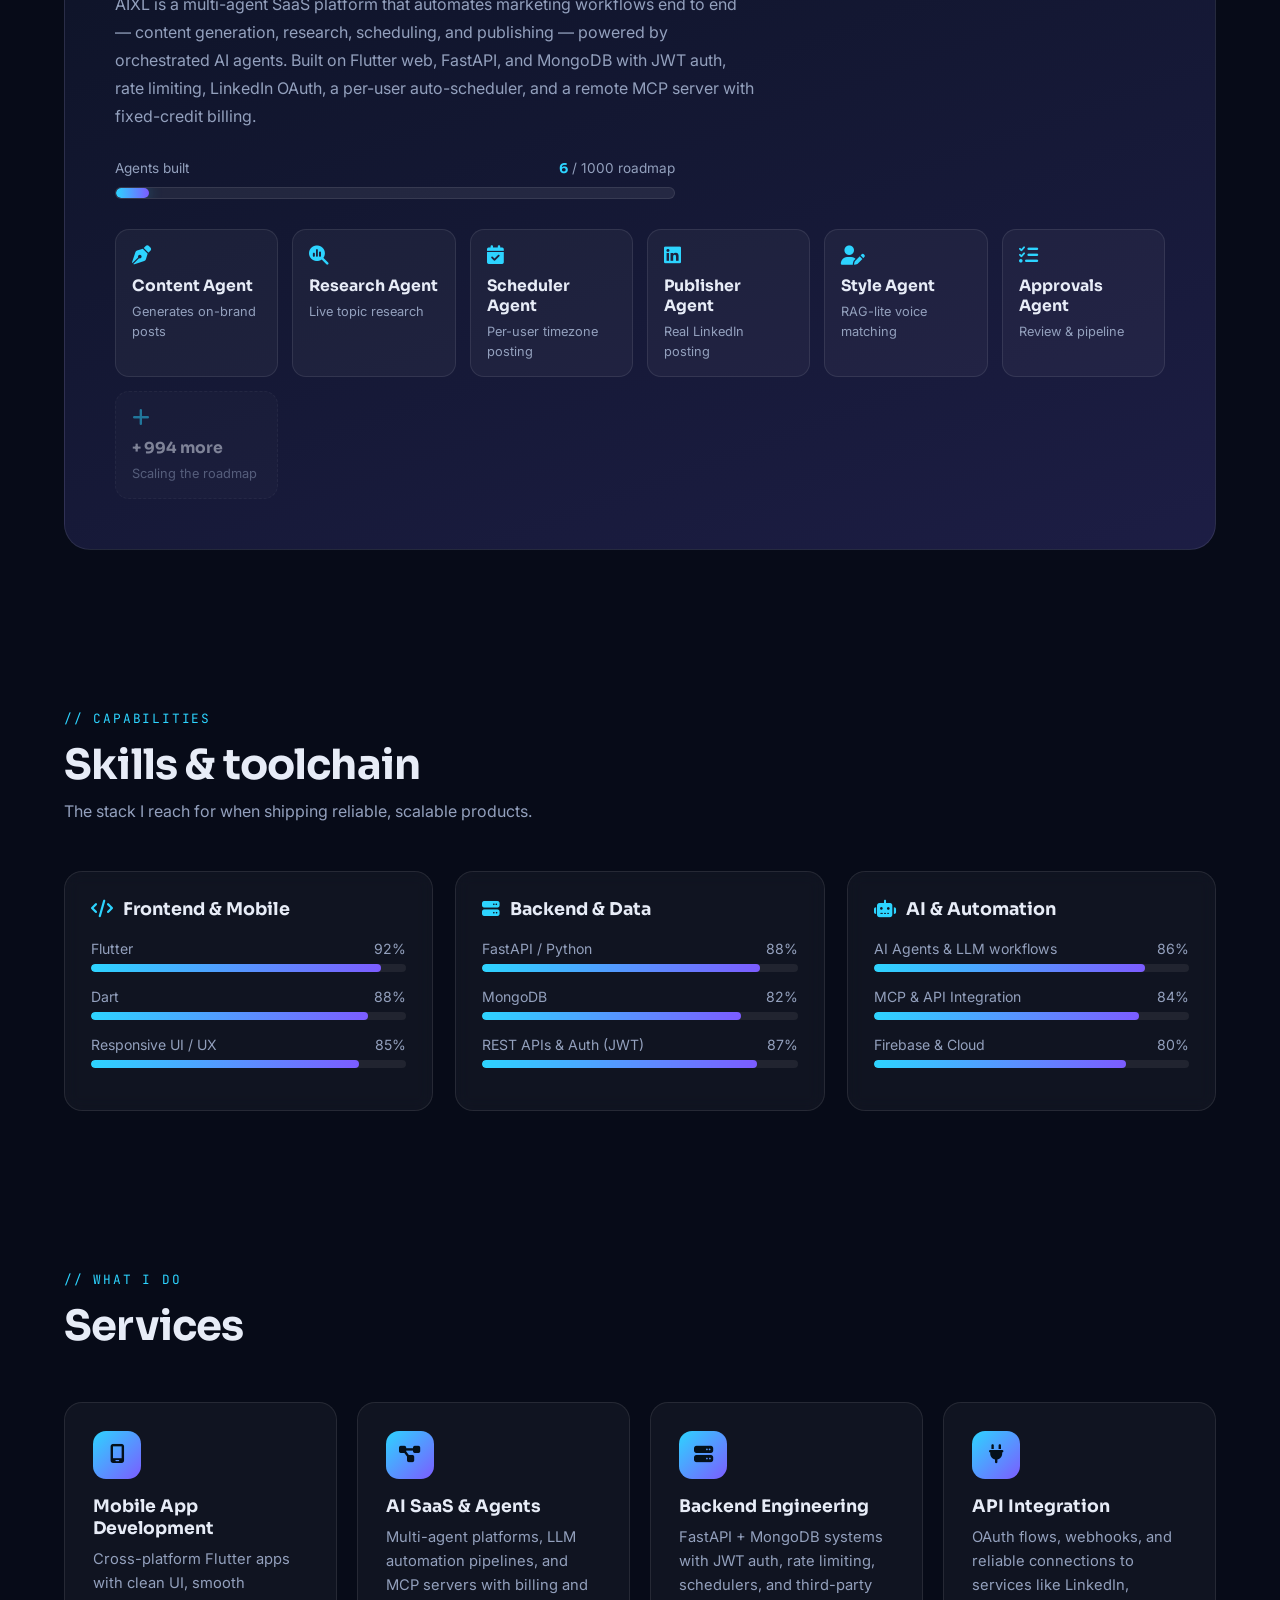
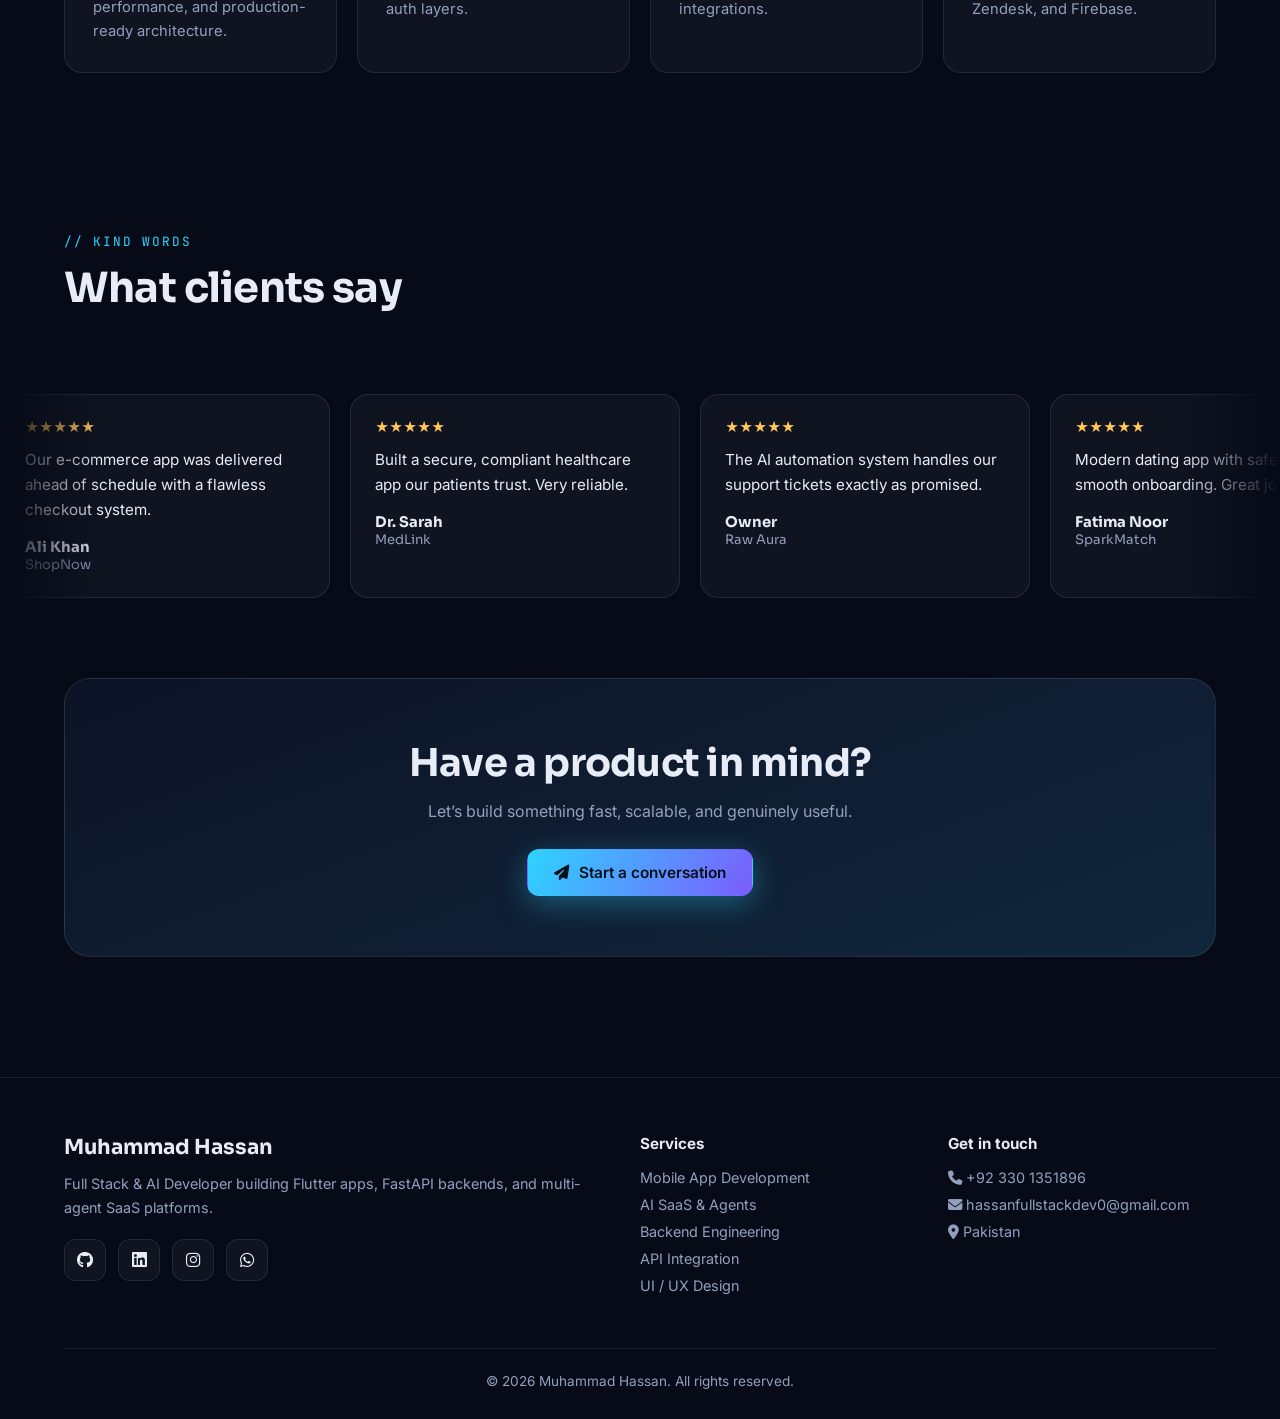
==== commit 3884770c: "updated code" ====
--- a/index.html
+++ b/index.html
@@ -3,252 +3,480 @@
 <head>
   <meta charset="UTF-8" />
   <meta name="viewport" content="width=device-width, initial-scale=1.0" />
-  <title>Muhammad Hassan - Flutter Developer</title>
-
-  <!-- ✅ Favicon -->
+  <title>Muhammad Hassan — Full Stack & AI Developer</title>
+  <meta name="description" content="Muhammad Hassan — Full Stack Developer building Flutter apps, FastAPI backends, and AI multi-agent SaaS platforms." />
+
   <link rel="icon" type="image/png" href="images/logo.jpg" />
 
-  <!-- ✅ Fonts -->
-  <link href="https://fonts.googleapis.com/css2?family=Poppins:wght@300;500;700&display=swap" rel="stylesheet">
-
-  <!-- ✅ Icons -->
+  <link rel="preconnect" href="https://fonts.googleapis.com">
+  <link rel="preconnect" href="https://fonts.gstatic.com" crossorigin>
+  <link href="https://fonts.googleapis.com/css2?family=Sora:wght@400;600;700;800&family=Inter:wght@300;400;500;600&family=JetBrains+Mono:wght@500&display=swap" rel="stylesheet">
+
   <link rel="stylesheet" href="https://cdnjs.cloudflare.com/ajax/libs/font-awesome/6.5.0/css/all.min.css">
 
   <style>
     :root {
-      --bg: #f9f9f9;
-      --text: #333;
-      --card: #fff;
-      --primary: #00bcd4;
-      --secondary: #009688;
-    }
-    body.dark {
-      --bg: #0f172a;
-      --text: #f1f5f9;
-      --card: #1e293b;
-    }
+      --bg: #070b18;
+      --bg-soft: #0d1326;
+      --card: rgba(255,255,255,0.04);
+      --card-border: rgba(255,255,255,0.09);
+      --text: #e7ecf7;
+      --muted: #93a0bd;
+      --accent: #2dd4ff;
+      --accent-2: #7c5cff;
+      --accent-3: #1fe6a8;
+      --glow: rgba(45,212,255,0.35);
+    }
+    body.light {
+      --bg: #f5f7fc;
+      --bg-soft: #ffffff;
+      --card: rgba(12,18,38,0.03);
+      --card-border: rgba(12,18,38,0.10);
+      --text: #14203a;
+      --muted: #55617d;
+      --glow: rgba(124,92,255,0.20);
+    }
+
     * { margin: 0; padding: 0; box-sizing: border-box; }
-    body { font-family: 'Poppins', sans-serif; background: var(--bg); color: var(--text); transition: all .3s; }
-
-    header { background: #222; padding: 20px 0; }
-    .container { width: 90%; max-width: 1200px; margin: auto; }
-
-    nav { display: flex; justify-content: space-between; align-items: center; }
-    .logo { display: flex; align-items: center; gap: 10px; color: white; font-size: 1.5rem; font-weight: bold; }
-    .logo img { width: 40px; height: 40px; border-radius: 50%; }
-
-    nav a { color: #fff; text-decoration: none; margin-left: 20px; font-weight: 500; transition: color 0.3s; }
-    nav a:hover { color: var(--primary); }
-
-    .dark-toggle { cursor: pointer; font-size: 1.2rem; background: none; border: none; color: white; }
-
-    /* Hero */
-    .hero {
-      text-align: center;
-      padding: 80px 20px;
-      background: linear-gradient(135deg, var(--primary), var(--secondary));
-      color: white;
-    }
-    .typing { font-size: 2.8rem; font-weight: bold; }
-    .fade-description { font-size: 1rem; margin-top: 20px; }
-    .cta-buttons { margin-top: 30px; }
-    .cta-buttons a {
-      display: inline-block; background: #fff; color: var(--secondary);
-      font-weight: 600; padding: 12px 20px; border-radius: 8px;
-      text-decoration: none; transition: all 0.3s;
-    }
-    .cta-buttons a:hover { background: var(--primary); color: #fff; }
-
-    section { padding: 60px 20px; }
-    h2 { text-align: center; margin-bottom: 40px; font-size: 2rem; color: var(--text); }
-
-    /* About */
-    .about { background: var(--card); border-radius: 10px; padding: 40px; box-shadow: 0 0 15px rgba(0,0,0,0.05); display: flex; gap: 40px; flex-wrap: wrap; align-items: center; }
-    .about-img img { max-width: 300px; border-radius: 10px; }
-
-    /* Skills */
-    .skills { background: var(--card); border-radius: 10px; padding: 40px; box-shadow: 0 0 15px rgba(0,0,0,0.05); }
-    .skills-categories { display: flex; flex-wrap: wrap; gap: 20px; }
-    .skill-box { flex: 1 1 30%; background: #f1f1f1; border-radius: 10px; padding: 20px; transition: transform .3s; }
-    body.dark .skill-box { background: #334155; }
-    .skill-box:hover { transform: translateY(-5px); }
-    .skill-box h3 { margin-bottom: 15px; text-align: center; color: var(--primary); }
-    .skill-item { margin-bottom: 20px; }
-    .skill-label { display: flex; align-items: center; gap: 10px; margin-bottom: 6px; }
-    .skill-label i { color: var(--primary); }
-    .skill-bar { background: #ddd; border-radius: 10px; height: 12px; }
-    .skill-bar-fill {
-      height: 100%; background: linear-gradient(90deg, var(--primary), var(--secondary));
-      border-radius: 10px; width: 0; transition: width 1.5s ease;
-    }
-    .skill-percentage { font-size: 0.85rem; text-align: right; }
-
-    /* Testimonials */
-    .testimonials { background: var(--card); border-radius: 10px; padding: 40px; box-shadow: 0 0 15px rgba(0,0,0,0.05); overflow: hidden; }
-    .testimonial-track { display: flex; gap: 20px; animation: scroll 20s linear infinite; }
-    .testimonial-card {
-      flex: 0 0 30%; min-width: 30%; background: #f1f5f9; padding: 20px;
-      border-radius: 12px; box-shadow: 0 4px 12px rgba(0,0,0,0.08);
-    }
-    body.dark .testimonial-card { background: #334155; }
-    .testimonial-card p { font-size: 0.95rem; margin-bottom: 10px; }
-    .testimonial-card h4 { font-size: 1rem; color: var(--primary); }
-    @keyframes scroll {
-      0% { transform: translateX(0); }
-      100% { transform: translateX(-50%); }
-    }
-
-    /* Footer */
-    .footer { background: #111; color: #ccc; padding: 50px 20px; margin-top: 60px; }
-    .footer-container { display: flex; flex-wrap: wrap; justify-content: space-between; gap: 30px; }
-    .footer-col { flex: 1 1 200px; }
-    .footer-col h3 { color: #fff; margin-bottom: 20px; }
-    .footer-col ul { list-style: none; }
-    .footer-col ul li { margin-bottom: 10px; color: #ccc; }
-    .footer-col a { color: #ccc; text-decoration: none; }
-    .footer-col a:hover { color: var(--primary); }
-    .social-icons { display: flex; gap: 15px; margin-top: 10px; }
-    .social-icons a { font-size: 1.5rem; color: #fff; transition: color 0.3s; }
-    .social-icons a:hover { color: var(--primary); }
-    .footer-bottom { text-align: center; margin-top: 30px; padding-top: 20px; border-top: 1px solid #333; color: #888; font-size: 0.9rem; }
-    @media (max-width:768px) {
-      .footer-container { flex-direction: column; }
+    html { scroll-behavior: smooth; }
+    body {
+      font-family: 'Inter', sans-serif;
+      background: var(--bg);
+      color: var(--text);
+      overflow-x: hidden;
+      transition: background .4s ease, color .4s ease;
+    }
+    ::selection { background: var(--accent); color: #04101a; }
+
+    .container { width: 90%; max-width: 1180px; margin: auto; }
+
+    /* ---------- Animated background ---------- */
+    .bg-orbs { position: fixed; inset: 0; z-index: -2; overflow: hidden; }
+    .orb { position: absolute; border-radius: 50%; filter: blur(90px); opacity: .55; }
+    .orb.a { width: 480px; height: 480px; background: var(--accent-2); top: -140px; left: -120px; animation: float1 16s ease-in-out infinite; }
+    .orb.b { width: 420px; height: 420px; background: var(--accent); bottom: -120px; right: -100px; animation: float2 19s ease-in-out infinite; }
+    .orb.c { width: 340px; height: 340px; background: var(--accent-3); top: 40%; left: 55%; opacity:.30; animation: float1 22s ease-in-out infinite reverse; }
+    @keyframes float1 { 0%,100%{transform:translate(0,0)} 50%{transform:translate(60px,40px)} }
+    @keyframes float2 { 0%,100%{transform:translate(0,0)} 50%{transform:translate(-50px,-40px)} }
+    .grid-overlay {
+      position: fixed; inset: 0; z-index: -1;
+      background-image: linear-gradient(var(--card-border) 1px, transparent 1px), linear-gradient(90deg, var(--card-border) 1px, transparent 1px);
+      background-size: 54px 54px; opacity: .25; -webkit-mask-image: radial-gradient(ellipse at 50% 0%, #000 10%, transparent 75%); mask-image: radial-gradient(ellipse at 50% 0%, #000 10%, transparent 75%);
+    }
+
+    /* ---------- Header ---------- */
+    header {
+      position: sticky; top: 0; z-index: 50;
+      backdrop-filter: blur(14px);
+      background: color-mix(in srgb, var(--bg) 70%, transparent);
+      border-bottom: 1px solid var(--card-border);
+    }
+    nav { display: flex; justify-content: space-between; align-items: center; padding: 16px 0; }
+    .logo { display: flex; align-items: center; gap: 12px; font-family:'Sora',sans-serif; font-weight: 800; font-size: 1.15rem; letter-spacing: -.02em; }
+    .logo img { width: 38px; height: 38px; border-radius: 11px; object-fit: cover; box-shadow: 0 0 0 1px var(--card-border); }
+    .logo span { color: var(--accent); }
+    .nav-links { display: flex; align-items: center; gap: 26px; }
+    .nav-links a { color: var(--muted); text-decoration: none; font-weight: 500; font-size: .94rem; position: relative; transition: color .25s; }
+    .nav-links a:hover { color: var(--text); }
+    .nav-links a::after { content:''; position:absolute; left:0; bottom:-6px; width:0; height:2px; background: var(--accent); transition: width .25s; }
+    .nav-links a:hover::after { width: 100%; }
+    .theme-btn { cursor: pointer; background: var(--card); border: 1px solid var(--card-border); color: var(--text); width:38px; height:38px; border-radius: 11px; font-size: 1rem; transition: transform .25s, background .25s; }
+    .theme-btn:hover { transform: rotate(20deg); }
+    .burger { display:none; background:none; border:none; color:var(--text); font-size:1.4rem; cursor:pointer; }
+
+    /* ---------- Hero ---------- */
+    .hero { padding: 110px 0 90px; text-align: center; position: relative; }
+    .pill {
+      display: inline-flex; align-items: center; gap: 9px; font-size: .82rem; font-weight: 500;
+      padding: 7px 16px; border-radius: 999px; border: 1px solid var(--card-border);
+      background: var(--card); color: var(--muted); margin-bottom: 28px;
+    }
+    .pill .dot { width: 8px; height: 8px; border-radius: 50%; background: var(--accent-3); box-shadow: 0 0 10px var(--accent-3); animation: pulse 1.8s infinite; }
+    @keyframes pulse { 0%,100%{opacity:1} 50%{opacity:.35} }
+
+    .hero h1 {
+      font-family: 'Sora', sans-serif; font-weight: 800; letter-spacing: -.03em;
+      font-size: clamp(2.4rem, 6.2vw, 4.6rem); line-height: 1.04; margin-bottom: 22px;
+    }
+    .grad-text {
+      background: linear-gradient(110deg, var(--accent), var(--accent-2) 55%, var(--accent-3));
+      background-size: 200% auto; -webkit-background-clip: text; background-clip: text; color: transparent;
+      animation: shine 6s linear infinite;
+    }
+    @keyframes shine { to { background-position: 200% center; } }
+    #role { color: var(--accent); border-right: 2px solid var(--accent); padding-right: 4px; }
+
+    .hero p.lead { max-width: 620px; margin: 0 auto 36px; color: var(--muted); font-size: 1.08rem; line-height: 1.7; }
+    .cta-row { display: flex; gap: 14px; justify-content: center; flex-wrap: wrap; }
+    .btn {
+      display: inline-flex; align-items: center; gap: 10px; font-weight: 600; font-size: .96rem;
+      padding: 13px 26px; border-radius: 12px; text-decoration: none; cursor: pointer; border: 1px solid transparent;
+      transition: transform .2s ease, box-shadow .25s ease;
+    }
+    .btn-primary { background: linear-gradient(120deg, var(--accent), var(--accent-2)); color: #051018; box-shadow: 0 8px 30px var(--glow); }
+    .btn-primary:hover { transform: translateY(-3px); box-shadow: 0 14px 40px var(--glow); }
+    .btn-ghost { background: var(--card); border-color: var(--card-border); color: var(--text); }
+    .btn-ghost:hover { transform: translateY(-3px); border-color: var(--accent); }
+
+    .stats { display: flex; gap: 14px; justify-content: center; flex-wrap: wrap; margin-top: 60px; }
+    .stat { background: var(--card); border: 1px solid var(--card-border); border-radius: 16px; padding: 22px 30px; min-width: 150px; backdrop-filter: blur(8px); }
+    .stat b { font-family:'Sora',sans-serif; font-size: 2rem; display: block; color: var(--text); }
+    .stat span { color: var(--muted); font-size: .86rem; }
+
+    /* ---------- Section frame ---------- */
+    section.block { padding: 80px 0; }
+    .eyebrow { font-family:'JetBrains Mono', monospace; font-size: .8rem; letter-spacing: .14em; text-transform: uppercase; color: var(--accent); margin-bottom: 12px; }
+    .sec-head { margin-bottom: 50px; }
+    .sec-head h2 { font-family:'Sora',sans-serif; font-weight: 700; font-size: clamp(1.8rem, 4vw, 2.6rem); letter-spacing: -.02em; }
+    .sec-head p { color: var(--muted); margin-top: 10px; max-width: 560px; }
+
+    /* ---------- About ---------- */
+    .about-grid { display: grid; grid-template-columns: 320px 1fr; gap: 50px; align-items: center; }
+    .about-photo { position: relative; }
+    .about-photo img { width: 100%; border-radius: 22px; border: 1px solid var(--card-border); display:block; }
+    .about-photo::before { content:''; position:absolute; inset:-2px; border-radius:24px; background: linear-gradient(120deg, var(--accent), var(--accent-2)); z-index:-1; filter: blur(14px); opacity:.5; }
+    .about-text p { color: var(--muted); line-height: 1.8; margin-bottom: 16px; }
+    .about-text strong { color: var(--text); }
+    .chips { display:flex; flex-wrap:wrap; gap:10px; margin-top: 18px; }
+    .chip { font-size:.82rem; padding:7px 14px; border-radius:999px; background:var(--card); border:1px solid var(--card-border); color:var(--muted); font-family:'JetBrains Mono',monospace; }
+
+    /* ---------- AIXL Spotlight ---------- */
+    .spotlight {
+      position: relative; border-radius: 26px; overflow: hidden;
+      border: 1px solid var(--card-border);
+      background: linear-gradient(160deg, var(--bg-soft), color-mix(in srgb, var(--accent-2) 14%, var(--bg-soft)));
+      padding: 50px;
+    }
+    .spotlight::after { content:''; position:absolute; top:-40%; right:-10%; width:380px; height:380px; background: radial-gradient(circle, var(--accent) 0%, transparent 70%); opacity:.18; }
+    .spotlight .tag { font-family:'JetBrains Mono',monospace; font-size:.78rem; color: var(--accent-3); letter-spacing:.1em; }
+    .spotlight h3 { font-family:'Sora',sans-serif; font-size: 2rem; margin: 8px 0 14px; letter-spacing:-.02em; }
+    .spotlight > p { color: var(--muted); max-width: 640px; line-height: 1.75; }
+    .agent-progress { margin: 30px 0 8px; max-width: 560px; }
+    .agent-progress .labels { display:flex; justify-content: space-between; font-size:.85rem; color:var(--muted); margin-bottom:10px; }
+    .agent-progress .labels b { color: var(--accent); font-family:'Sora',sans-serif; }
+    .track { height: 12px; background: rgba(255,255,255,.07); border-radius: 999px; overflow: hidden; border:1px solid var(--card-border); }
+    .track .fill { height:100%; width:0; border-radius:999px; background: linear-gradient(90deg, var(--accent), var(--accent-2)); box-shadow: 0 0 14px var(--glow); transition: width 2s cubic-bezier(.2,.8,.2,1); }
+    .agent-grid { display:grid; grid-template-columns: repeat(auto-fill, minmax(160px,1fr)); gap:14px; margin-top: 30px; }
+    .agent { background: var(--card); border:1px solid var(--card-border); border-radius:14px; padding:16px; transition: transform .25s, border-color .25s; }
+    .agent:hover { transform: translateY(-5px); border-color: var(--accent); }
+    .agent i { color: var(--accent); font-size:1.2rem; }
+    .agent h5 { font-family:'Sora',sans-serif; font-size:.98rem; margin:10px 0 4px; }
+    .agent span { font-size:.8rem; color: var(--muted); }
+    .agent.ghost { opacity:.5; border-style: dashed; }
+
+    /* ---------- Skills ---------- */
+    .skill-cols { display: grid; grid-template-columns: repeat(3,1fr); gap: 22px; }
+    .skill-card { background: var(--card); border:1px solid var(--card-border); border-radius:18px; padding:26px; backdrop-filter: blur(8px); transition: transform .3s, border-color .3s; }
+    .skill-card:hover { transform: translateY(-6px); border-color: var(--accent); }
+    .skill-card h3 { font-family:'Sora',sans-serif; font-size:1.1rem; margin-bottom:20px; display:flex; align-items:center; gap:10px; }
+    .skill-card h3 i { color: var(--accent); }
+    .skill-item { margin-bottom: 16px; }
+    .skill-item .row { display:flex; justify-content:space-between; font-size:.88rem; margin-bottom:7px; color: var(--muted); }
+    .bar { height: 8px; background: rgba(255,255,255,.07); border-radius:999px; overflow:hidden; }
+    .bar .fil { height:100%; width:0; border-radius:999px; background: linear-gradient(90deg, var(--accent), var(--accent-2)); transition: width 1.6s cubic-bezier(.2,.8,.2,1); }
+
+    /* ---------- Services ---------- */
+    .svc-grid { display:grid; grid-template-columns: repeat(auto-fit, minmax(230px,1fr)); gap: 20px; }
+    .svc { background: var(--card); border:1px solid var(--card-border); border-radius:18px; padding:28px; transition: transform .3s, border-color .3s; }
+    .svc:hover { transform: translateY(-6px); border-color: var(--accent); }
+    .svc .ic { width:48px; height:48px; border-radius:13px; display:grid; place-items:center; background: linear-gradient(135deg, var(--accent), var(--accent-2)); color:#04101a; font-size:1.2rem; margin-bottom:16px; }
+    .svc h4 { font-family:'Sora',sans-serif; font-size:1.08rem; margin-bottom:8px; }
+    .svc p { color: var(--muted); font-size:.92rem; line-height:1.65; }
+
+    /* ---------- Testimonials ---------- */
+    .marquee { overflow: hidden; -webkit-mask-image: linear-gradient(90deg, transparent, #000 8%, #000 92%, transparent); mask-image: linear-gradient(90deg, transparent, #000 8%, #000 92%, transparent); }
+    .marquee-track { display:flex; gap:20px; width:max-content; animation: slide 38s linear infinite; }
+    .marquee:hover .marquee-track { animation-play-state: paused; }
+    @keyframes slide { to { transform: translateX(-50%); } }
+    .tcard { width: 330px; background: var(--card); border:1px solid var(--card-border); border-radius:18px; padding:24px; }
+    .tcard .stars { color: #ffc857; font-size:.85rem; margin-bottom:12px; }
+    .tcard p { color: var(--text); font-size:.95rem; line-height:1.65; margin-bottom:16px; }
+    .tcard h4 { font-family:'Sora',sans-serif; font-size:.92rem; }
+    .tcard h4 span { color: var(--muted); font-weight:400; font-size:.82rem; display:block; }
+
+    /* ---------- CTA banner ---------- */
+    .cta-banner { text-align:center; border:1px solid var(--card-border); border-radius:26px; padding:60px 30px; background: linear-gradient(160deg, var(--bg-soft), color-mix(in srgb, var(--accent) 10%, var(--bg-soft))); }
+    .cta-banner h2 { font-family:'Sora',sans-serif; font-size: clamp(1.7rem,4vw,2.4rem); margin-bottom:14px; letter-spacing:-.02em; }
+    .cta-banner p { color: var(--muted); margin-bottom:28px; }
+
+    /* ---------- Footer ---------- */
+    footer { border-top:1px solid var(--card-border); padding: 56px 0 30px; margin-top: 40px; }
+    .foot-grid { display:grid; grid-template-columns: 2fr 1fr 1fr; gap:40px; }
+    .foot-grid h2 { font-family:'Sora',sans-serif; font-size:1.3rem; margin-bottom:12px; }
+    .foot-grid p { color: var(--muted); font-size:.9rem; line-height:1.7; }
+    .foot-grid h3 { font-size:.95rem; margin-bottom:16px; }
+    .foot-grid ul { list-style:none; }
+    .foot-grid li { color: var(--muted); font-size:.9rem; margin-bottom:10px; }
+    .foot-grid a { color: var(--muted); text-decoration:none; transition:color .2s; }
+    .foot-grid a:hover { color: var(--accent); }
+    .socials { display:flex; gap:12px; margin-top:18px; }
+    .socials a { width:42px; height:42px; border-radius:12px; display:grid; place-items:center; background:var(--card); border:1px solid var(--card-border); color:var(--text); font-size:1.05rem; transition:transform .25s, color .25s, border-color .25s; }
+    .socials a:hover { transform:translateY(-4px); color:var(--accent); border-color:var(--accent); }
+    .foot-bottom { text-align:center; margin-top:44px; padding-top:24px; border-top:1px solid var(--card-border); color:var(--muted); font-size:.85rem; }
+
+    /* ---------- Reveal animation ---------- */
+    .reveal { opacity:0; transform: translateY(34px); transition: opacity .8s ease, transform .8s ease; }
+    .reveal.in { opacity:1; transform: none; }
+
+    @media (max-width: 880px) {
+      .about-grid { grid-template-columns: 1fr; }
+      .skill-cols { grid-template-columns: 1fr; }
+      .foot-grid { grid-template-columns: 1fr; }
+      .spotlight { padding: 32px; }
+    }
+    @media (max-width: 680px) {
+      .nav-links { position: fixed; inset: 64px 0 auto 0; flex-direction: column; background: var(--bg-soft); padding: 24px; border-bottom:1px solid var(--card-border); gap:18px; transform: translateY(-130%); transition: transform .35s; }
+      .nav-links.open { transform: none; }
+      .burger { display:block; }
+    }
+    @media (prefers-reduced-motion: reduce) {
+      *, *::before, *::after { animation: none !important; transition: none !important; }
+      .reveal { opacity:1; transform:none; }
     }
   </style>
 </head>
 <body>
+  <div class="bg-orbs"><div class="orb a"></div><div class="orb b"></div><div class="orb c"></div></div>
+  <div class="grid-overlay"></div>
+
   <!-- Header -->
   <header>
     <div class="container">
       <nav>
-        <div class="logo"><img src="images/logo.jpg" alt="Logo" /> Muhammad Hassan</div>
-        <div>
+        <div class="logo"><img src="images/logo.jpg" alt="Logo" /> Hassan<span>.dev</span></div>
+        <div class="nav-links" id="navLinks">
           <a href="index.html">Home</a>
+          <a href="#about">About</a>
+          <a href="#aixl">AIXL</a>
+          <a href="#skills">Skills</a>
           <a href="portfolio.html">Portfolio</a>
           <a href="contact.html">Contact</a>
-          <button class="dark-toggle" onclick="toggleDark()">🌙</button>
+          <button class="theme-btn" onclick="toggleTheme()" aria-label="Toggle theme"><i class="fa-solid fa-moon" id="themeIcon"></i></button>
         </div>
+        <button class="burger" onclick="document.getElementById('navLinks').classList.toggle('open')" aria-label="Menu"><i class="fa-solid fa-bars"></i></button>
       </nav>
     </div>
   </header>
 
   <!-- Hero -->
   <section class="hero">
-    <h1 class="typing" id="typing"></h1>
-    <p class="fade-description">Full Stack Developer - Building beautiful mobile apps</p>
-    <div class="cta-buttons"><a href="Muhammad_Hassan_CV_OnePage.pdf" target="_blank">📄 Download CV</a></div>
+    <div class="container">
+      <span class="pill"><span class="dot"></span> Available for freelance &amp; contract work</span>
+      <h1>Building <span class="grad-text">AI-powered</span><br>products, end to end.</h1>
+      <h1 style="font-size:clamp(1.1rem,3vw,1.6rem);font-weight:600;margin-top:6px;"><span id="role"></span></h1>
+      <p class="lead">I’m Muhammad Hassan — a full stack developer crafting Flutter apps, FastAPI backends, and multi-agent AI SaaS platforms with clean architecture and thoughtful UX.</p>
+      <div class="cta-row">
+        <a class="btn btn-primary" href="portfolio.html"><i class="fa-solid fa-layer-group"></i> View Work</a>
+        <a class="btn btn-ghost" href="contact.html"><i class="fa-solid fa-paper-plane"></i> Get in Touch</a>
+      </div>
+      <div class="stats">
+        <div class="stat"><b data-count="15">0</b><span>Projects shipped</span></div>
+        <div class="stat"><b data-count="6">0</b><span>AI agents live</span></div>
+        <div class="stat"><b data-count="3">0</b><span>Years building</span></div>
+        <div class="stat"><b data-count="100" data-suffix="%">0</b><span>Client focus</span></div>
+      </div>
+    </div>
   </section>
 
   <!-- About -->
-  <section class="about container">
-    <div>
-      <h2>About Me</h2>
-      <p>I am Muhammad Hassan, a passionate Flutter Developer with experience in creating intuitive and responsive mobile applications. I focus on clean UI, performance optimization, and a seamless user experience.</p>
-    </div>
-    <div class="about-img"><img src="images/about-me.jpg" alt="About"></div>
+  <section class="block container reveal" id="about">
+    <div class="about-grid">
+      <div class="about-photo"><img src="images/about-me.jpg" alt="Muhammad Hassan"></div>
+      <div class="about-text">
+        <div class="eyebrow">// about me</div>
+        <h2 style="font-family:'Sora',sans-serif;font-size:1.9rem;letter-spacing:-.02em;margin-bottom:18px;">Full stack engineer with an AI focus</h2>
+        <p>I build <strong>scalable mobile apps, SaaS platforms, and AI automation agents</strong> using Flutter, Python, FastAPI, and MongoDB. From clean cross-platform UI to high-performance backends, I take products from idea to production.</p>
+        <p>Lately I’ve been deep in <strong>multi-agent AI systems</strong> — orchestrating LLM workflows, building remote MCP servers with per-user billing, OAuth integrations, and auto-schedulers. I care about architecture that holds up as products grow.</p>
+        <div class="chips">
+          <span class="chip">Flutter</span><span class="chip">FastAPI</span><span class="chip">MongoDB</span>
+          <span class="chip">Python</span><span class="chip">AI Agents</span><span class="chip">MCP</span><span class="chip">REST APIs</span>
+        </div>
+      </div>
+    </div>
+  </section>
+
+  <!-- AIXL Spotlight -->
+  <section class="block container reveal" id="aixl">
+    <div class="spotlight">
+      <span class="tag">// currently building</span>
+      <h3>AIXL — Multi-Agent Marketing SaaS</h3>
+      <p>AIXL is a multi-agent SaaS platform that automates marketing workflows end to end — content generation, research, scheduling, and publishing — powered by orchestrated AI agents. Built on Flutter web, FastAPI, and MongoDB with JWT auth, rate limiting, LinkedIn OAuth, a per-user auto-scheduler, and a remote MCP server with fixed-credit billing.</p>
+
+      <div class="agent-progress">
+        <div class="labels"><span>Agents built</span><span><b id="agentCount">6</b> / 1000 roadmap</span></div>
+        <div class="track"><div class="fill" data-fill="0.06"></div></div>
+      </div>
+
+      <div class="agent-grid">
+        <div class="agent"><i class="fa-solid fa-pen-nib"></i><h5>Content Agent</h5><span>Generates on-brand posts</span></div>
+        <div class="agent"><i class="fa-solid fa-magnifying-glass-chart"></i><h5>Research Agent</h5><span>Live topic research</span></div>
+        <div class="agent"><i class="fa-solid fa-calendar-check"></i><h5>Scheduler Agent</h5><span>Per-user timezone posting</span></div>
+        <div class="agent"><i class="fa-brands fa-linkedin"></i><h5>Publisher Agent</h5><span>Real LinkedIn posting</span></div>
+        <div class="agent"><i class="fa-solid fa-user-pen"></i><h5>Style Agent</h5><span>RAG-lite voice matching</span></div>
+        <div class="agent"><i class="fa-solid fa-list-check"></i><h5>Approvals Agent</h5><span>Review &amp; pipeline</span></div>
+        <div class="agent ghost"><i class="fa-solid fa-plus"></i><h5>+ 994 more</h5><span>Scaling the roadmap</span></div>
+      </div>
+    </div>
   </section>
 
   <!-- Skills -->
-  <section class="skills container">
-    <h2>Skills</h2>
-    <div class="skills-categories">
-      <!-- ✅ Technical Skills -->
-      <div class="skill-box">
-        <h3>Technical Skills</h3>
-        <div class="skill-item"><div class="skill-label"><i class="fa-brands fa-flutter"></i> Flutter</div><div class="skill-bar"><div class="skill-bar-fill" style="width:90%"></div></div></div>
-        <div class="skill-item"><div class="skill-label"><i class="fa-brands fa-dart"></i> Dart</div><div class="skill-bar"><div class="skill-bar-fill" style="width:85%"></div></div></div>
-        <div class="skill-item"><div class="skill-label"><i class="fa-solid fa-database"></i> Firebase</div><div class="skill-bar"><div class="skill-bar-fill" style="width:80%"></div></div></div>
-        <div class="skill-item"><div class="skill-label"><i class="fa-brands fa-python"></i> Python</div><div class="skill-bar"><div class="skill-bar-fill" style="width:75%"></div></div></div>
-        <div class="skill-item"><div class="skill-label"><i class="fa-solid fa-leaf"></i> MongoDB</div><div class="skill-bar"><div class="skill-bar-fill" style="width:70%"></div></div></div>
-        <!-- ✅ New Skill: API Fetching / Integration -->
-        <div class="skill-item"><div class="skill-label"><i class="fa-solid fa-plug"></i> API Fetching / Integration</div><div class="skill-bar"><div class="skill-bar-fill" style="width:85%"></div></div></div>
-      </div>
-
-      <!-- ✅ Soft Skills -->
-      <div class="skill-box">
-        <h3>Soft Skills</h3>
-        <div class="skill-item"><div class="skill-label"><i class="fa-solid fa-comments"></i> Communication</div><div class="skill-bar"><div class="skill-bar-fill" style="width:88%"></div></div></div>
-        <div class="skill-item"><div class="skill-label"><i class="fa-solid fa-people-group"></i> Teamwork</div><div class="skill-bar"><div class="skill-bar-fill" style="width:92%"></div></div></div>
-      </div>
-
-      <!-- ✅ Tools -->
-      <div class="skill-box">
-        <h3>Tools</h3>
-        <div class="skill-item"><div class="skill-label"><i class="fa-brands fa-git-alt"></i> Git</div><div class="skill-bar"><div class="skill-bar-fill" style="width:85%"></div></div></div>
-        <div class="skill-item"><div class="skill-label"><i class="fa-brands fa-github"></i> GitHub</div><div class="skill-bar"><div class="skill-bar-fill" style="width:90%"></div></div></div>
-        <div class="skill-item"><div class="skill-label"><i class="fa-solid fa-paper-plane"></i> Postman</div><div class="skill-bar"><div class="skill-bar-fill" style="width:80%"></div></div></div>
-        <div class="skill-item"><div class="skill-label"><i class="fa-brands fa-slack"></i> Slack</div><div class="skill-bar"><div class="skill-bar-fill" style="width:70%"></div></div></div>
-        <div class="skill-item"><div class="skill-label"><i class="fa-brands fa-bitbucket"></i> Bitbucket</div><div class="skill-bar"><div class="skill-bar-fill" style="width:75%"></div></div></div>
-      </div>
+  <section class="block container reveal" id="skills">
+    <div class="sec-head">
+      <div class="eyebrow">// capabilities</div>
+      <h2>Skills &amp; toolchain</h2>
+      <p>The stack I reach for when shipping reliable, scalable products.</p>
+    </div>
+    <div class="skill-cols">
+      <div class="skill-card">
+        <h3><i class="fa-solid fa-code"></i> Frontend &amp; Mobile</h3>
+        <div class="skill-item"><div class="row"><span>Flutter</span><span>92%</span></div><div class="bar"><div class="fil" data-w="92"></div></div></div>
+        <div class="skill-item"><div class="row"><span>Dart</span><span>88%</span></div><div class="bar"><div class="fil" data-w="88"></div></div></div>
+        <div class="skill-item"><div class="row"><span>Responsive UI / UX</span><span>85%</span></div><div class="bar"><div class="fil" data-w="85"></div></div></div>
+      </div>
+      <div class="skill-card">
+        <h3><i class="fa-solid fa-server"></i> Backend &amp; Data</h3>
+        <div class="skill-item"><div class="row"><span>FastAPI / Python</span><span>88%</span></div><div class="bar"><div class="fil" data-w="88"></div></div></div>
+        <div class="skill-item"><div class="row"><span>MongoDB</span><span>82%</span></div><div class="bar"><div class="fil" data-w="82"></div></div></div>
+        <div class="skill-item"><div class="row"><span>REST APIs &amp; Auth (JWT)</span><span>87%</span></div><div class="bar"><div class="fil" data-w="87"></div></div></div>
+      </div>
+      <div class="skill-card">
+        <h3><i class="fa-solid fa-robot"></i> AI &amp; Automation</h3>
+        <div class="skill-item"><div class="row"><span>AI Agents &amp; LLM workflows</span><span>86%</span></div><div class="bar"><div class="fil" data-w="86"></div></div></div>
+        <div class="skill-item"><div class="row"><span>MCP &amp; API Integration</span><span>84%</span></div><div class="bar"><div class="fil" data-w="84"></div></div></div>
+        <div class="skill-item"><div class="row"><span>Firebase &amp; Cloud</span><span>80%</span></div><div class="bar"><div class="fil" data-w="80"></div></div></div>
+      </div>
+    </div>
+  </section>
+
+  <!-- Services -->
+  <section class="block container reveal" id="services">
+    <div class="sec-head">
+      <div class="eyebrow">// what i do</div>
+      <h2>Services</h2>
+    </div>
+    <div class="svc-grid">
+      <div class="svc"><div class="ic"><i class="fa-solid fa-mobile-screen"></i></div><h4>Mobile App Development</h4><p>Cross-platform Flutter apps with clean UI, smooth performance, and production-ready architecture.</p></div>
+      <div class="svc"><div class="ic"><i class="fa-solid fa-diagram-project"></i></div><h4>AI SaaS &amp; Agents</h4><p>Multi-agent platforms, LLM automation pipelines, and MCP servers with billing and auth layers.</p></div>
+      <div class="svc"><div class="ic"><i class="fa-solid fa-server"></i></div><h4>Backend Engineering</h4><p>FastAPI + MongoDB systems with JWT auth, rate limiting, schedulers, and third-party integrations.</p></div>
+      <div class="svc"><div class="ic"><i class="fa-solid fa-plug"></i></div><h4>API Integration</h4><p>OAuth flows, webhooks, and reliable connections to services like LinkedIn, Zendesk, and Firebase.</p></div>
     </div>
   </section>
 
   <!-- Testimonials -->
-  <section class="testimonials container">
-    <h2>What Clients Say</h2>
-    <div class="testimonial-track">
-      <div class="testimonial-card"><p>“Our e-commerce app was delivered ahead of schedule with a flawless checkout system.”</p><h4>- Ali Khan, ShopNow</h4></div>
-      <div class="testimonial-card"><p>“Secure healthcare app built for our patients. Very reliable and compliant.”</p><h4>- Dr. Sarah, MedLink</h4></div>
-      <div class="testimonial-card"><p>“The LMS app for our academy works flawlessly, students love it.”</p><h4>- John Smith, EduPro</h4></div>
-      <div class="testimonial-card"><p>“Modern dating app with safe UI and smooth onboarding. Great job!”</p><h4>- Fatima Noor, SparkMatch</h4></div>
-      <div class="testimonial-card"><p>“POS app delivered in 2 weeks. Highly efficient and user-friendly.”</p><h4>- Ahmed Raza, Retailer</h4></div>
-      <div class="testimonial-card"><p>“He quickly understood our fintech requirements and built a secure wallet app.”</p><h4>- Maryam Ali, FinStart</h4></div>
-      <div class="testimonial-card"><p>“Excellent logistics app with real-time tracking.”</p><h4>- James Brown, CargoX</h4></div>
-      <div class="testimonial-card"><p>“Food delivery app scaled smoothly to thousands of users.”</p><h4>- Ayesha Malik, Foodiez</h4></div>
-      <div class="testimonial-card"><p>“Donation app for our NGO delivered on time and within budget.”</p><h4>- Bilal Ahmed, HelpingHands</h4></div>
-      <div class="testimonial-card"><p>“Real estate app with maps and listings that work seamlessly.”</p><h4>- Sophia Khan, DreamHomes</h4></div>
+  <section class="block container reveal" style="padding-bottom:30px;">
+    <div class="sec-head">
+      <div class="eyebrow">// kind words</div>
+      <h2>What clients say</h2>
+    </div>
+  </section>
+  <div class="marquee">
+    <div class="marquee-track">
+      <div class="tcard"><div class="stars">★★★★★</div><p>Our e-commerce app was delivered ahead of schedule with a flawless checkout system.</p><h4>Ali Khan <span>ShopNow</span></h4></div>
+      <div class="tcard"><div class="stars">★★★★★</div><p>Built a secure, compliant healthcare app our patients trust. Very reliable.</p><h4>Dr. Sarah <span>MedLink</span></h4></div>
+      <div class="tcard"><div class="stars">★★★★★</div><p>The AI automation system handles our support tickets exactly as promised.</p><h4>Owner <span>Raw Aura</span></h4></div>
+      <div class="tcard"><div class="stars">★★★★★</div><p>Modern dating app with safe UI and smooth onboarding. Great job!</p><h4>Fatima Noor <span>SparkMatch</span></h4></div>
+      <div class="tcard"><div class="stars">★★★★★</div><p>He understood our fintech requirements fast and built a secure wallet app.</p><h4>Maryam Ali <span>FinStart</span></h4></div>
+      <div class="tcard"><div class="stars">★★★★★</div><p>Our e-commerce app was delivered ahead of schedule with a flawless checkout system.</p><h4>Ali Khan <span>ShopNow</span></h4></div>
+      <div class="tcard"><div class="stars">★★★★★</div><p>Built a secure, compliant healthcare app our patients trust. Very reliable.</p><h4>Dr. Sarah <span>MedLink</span></h4></div>
+      <div class="tcard"><div class="stars">★★★★★</div><p>The AI automation system handles our support tickets exactly as promised.</p><h4>Owner <span>Raw Aura</span></h4></div>
+      <div class="tcard"><div class="stars">★★★★★</div><p>Modern dating app with safe UI and smooth onboarding. Great job!</p><h4>Fatima Noor <span>SparkMatch</span></h4></div>
+      <div class="tcard"><div class="stars">★★★★★</div><p>He understood our fintech requirements fast and built a secure wallet app.</p><h4>Maryam Ali <span>FinStart</span></h4></div>
+    </div>
+  </div>
+
+  <!-- CTA banner -->
+  <section class="block container reveal">
+    <div class="cta-banner">
+      <h2>Have a product in mind?</h2>
+      <p>Let’s build something fast, scalable, and genuinely useful.</p>
+      <a class="btn btn-primary" href="contact.html"><i class="fa-solid fa-paper-plane"></i> Start a conversation</a>
     </div>
   </section>
 
   <!-- Footer -->
-  <footer class="footer">
-    <div class="container footer-container">
-      <!-- Logo + Social -->
-      <div class="footer-col">
-        <h2 style="color:#fff;">Muhammad Hassan</h2>
-        <h3>Follow Me:</h3>
-        <div class="social-icons">
-          <a href="https://github.com/muhammadhassanmahar" target="_blank"><i class="fab fa-github"></i></a>
-          <a href="https://www.linkedin.com/in/muhammad-hassan-77073a298/" target="_blank"><i class="fab fa-linkedin"></i></a>
-          <a href="https://www.instagram.com" target="_blank"><i class="fab fa-instagram"></i></a>
-          <a href="https://wa.me/923301351896" target="_blank"><i class="fab fa-whatsapp"></i></a>
+  <footer>
+    <div class="container">
+      <div class="foot-grid">
+        <div>
+          <h2>Muhammad Hassan</h2>
+          <p>Full Stack &amp; AI Developer building Flutter apps, FastAPI backends, and multi-agent SaaS platforms.</p>
+          <div class="socials">
+            <a href="https://github.com/muhammadhassanmahar" target="_blank" aria-label="GitHub"><i class="fab fa-github"></i></a>
+            <a href="https://www.linkedin.com/in/muhammad-hassan-77073a298/" target="_blank" aria-label="LinkedIn"><i class="fab fa-linkedin"></i></a>
+            <a href="https://www.instagram.com" target="_blank" aria-label="Instagram"><i class="fab fa-instagram"></i></a>
+            <a href="https://wa.me/923301351896" target="_blank" aria-label="WhatsApp"><i class="fab fa-whatsapp"></i></a>
+          </div>
         </div>
-      </div>
-
-      <!-- Services -->
-      <div class="footer-col">
-        <h3>Services</h3>
-        <ul>
-          <li>Mobile App Development (Flutter)</li>
-          <li>Web Development</li>
-          <li>Firebase & Cloud Integration</li>
-          <li>API Integration</li>
-          <li>UI/UX Design</li>
-        </ul>
-      </div>
-
-      <!-- Contact -->
-      <div class="footer-col">
-        <h3>Get In Touch</h3>
-        <p><i class="fas fa-phone"></i> +92 3301351896</p>
-        <p><i class="fas fa-envelope"></i> hassanfullstackdev0@gmail.com</p>
-        <p><i class="fas fa-map-marker-alt"></i> Pakistan</p>
-      </div>
-    </div>
-
-    <div class="footer-bottom">
-      © 2025 Muhammad Hassan. All Rights Reserved.
+        <div>
+          <h3>Services</h3>
+          <ul>
+            <li>Mobile App Development</li>
+            <li>AI SaaS &amp; Agents</li>
+            <li>Backend Engineering</li>
+            <li>API Integration</li>
+            <li>UI / UX Design</li>
+          </ul>
+        </div>
+        <div>
+          <h3>Get in touch</h3>
+          <ul>
+            <li><a href="tel:+923301351896"><i class="fas fa-phone"></i> +92 330 1351896</a></li>
+            <li><a href="mailto:hassanfullstackdev0@gmail.com"><i class="fas fa-envelope"></i> hassanfullstackdev0@gmail.com</a></li>
+            <li><i class="fas fa-map-marker-alt"></i> Pakistan</li>
+          </ul>
+        </div>
+      </div>
+      <div class="foot-bottom">© 2026 Muhammad Hassan. All rights reserved.</div>
     </div>
   </footer>
 
   <script>
-    function toggleDark() {
-      document.body.classList.toggle("dark");
-    }
-
-    const phrases = ["Muhammad Hassan", "Problem Solver", "Full Stack Developer"];
-    let i = 0, el = document.getElementById("typing");
-    setInterval(()=>{ el.textContent = phrases[i]; i = (i+1)%phrases.length; },1500);
+    function toggleTheme() {
+      document.body.classList.toggle('light');
+      const ic = document.getElementById('themeIcon');
+      ic.className = document.body.classList.contains('light') ? 'fa-solid fa-sun' : 'fa-solid fa-moon';
+    }
+
+    const roles = ["Full Stack Developer", "Flutter Engineer", "AI Agent Builder", "FastAPI Backend Dev"];
+    const el = document.getElementById('role');
+    let r = 0, c = 0, deleting = false;
+    function type() {
+      const word = roles[r];
+      el.textContent = word.slice(0, c);
+      if (!deleting && c < word.length) { c++; setTimeout(type, 90); }
+      else if (!deleting && c === word.length) { deleting = true; setTimeout(type, 1500); }
+      else if (deleting && c > 0) { c--; setTimeout(type, 45); }
+      else { deleting = false; r = (r + 1) % roles.length; setTimeout(type, 300); }
+    }
+    type();
+
+    const io = new IntersectionObserver((entries) => {
+      entries.forEach(e => {
+        if (!e.isIntersecting) return;
+        e.target.classList.add('in');
+        e.target.querySelectorAll('.fil').forEach(b => b.style.width = b.dataset.w + '%');
+        e.target.querySelectorAll('.fill').forEach(b => b.style.width = (b.dataset.fill * 100) + '%');
+        io.unobserve(e.target);
+      });
+    }, { threshold: 0.18 });
+    document.querySelectorAll('.reveal').forEach(s => io.observe(s));
+
+    const statIO = new IntersectionObserver((entries) => {
+      entries.forEach(e => {
+        if (!e.isIntersecting) return;
+        const n = e.target, target = +n.dataset.count, suf = n.dataset.suffix || '';
+        let cur = 0; const step = Math.max(1, Math.round(target / 40));
+        const t = setInterval(() => {
+          cur += step;
+          if (cur >= target) { cur = target; clearInterval(t); }
+          n.textContent = cur + suf;
+        }, 30);
+        statIO.unobserve(n);
+      });
+    }, { threshold: 0.6 });
+    document.querySelectorAll('.stat b').forEach(s => statIO.observe(s));
+
+    document.querySelectorAll('#navLinks a').forEach(a => a.addEventListener('click', () => document.getElementById('navLinks').classList.remove('open')));
   </script>
 </body>
-</html>
+</html>
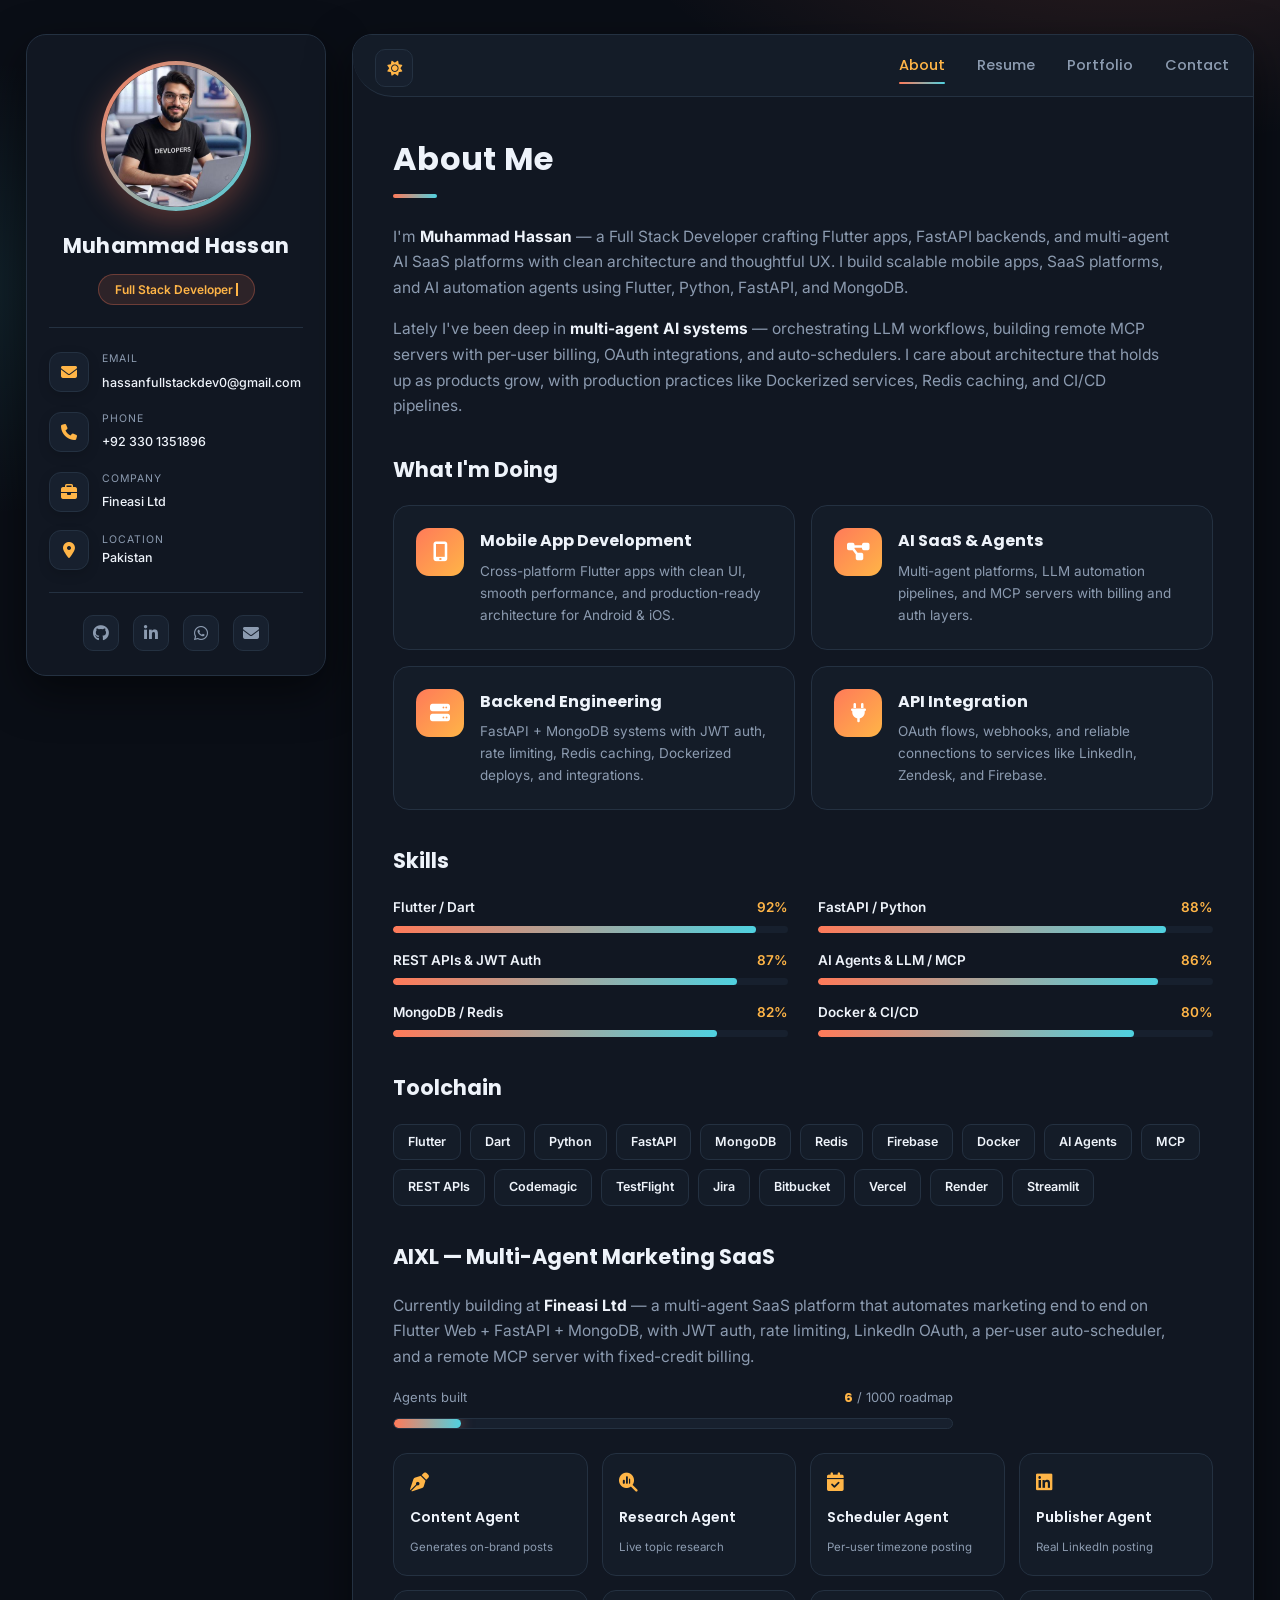
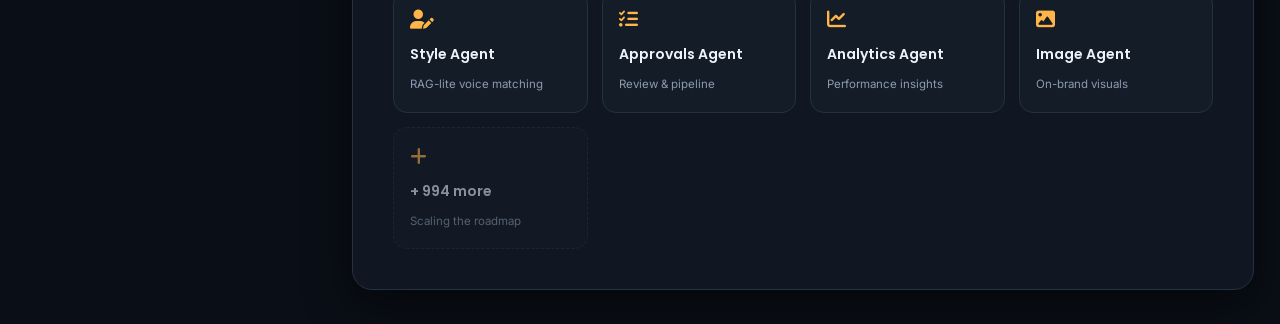
==== commit 99b401b8: "Update portfolio thumbnails and fix asset paths" ====
--- a/index.html
+++ b/index.html
@@ -1,482 +1,269 @@
 <!DOCTYPE html>
 <html lang="en">
 <head>
-  <meta charset="UTF-8" />
-  <meta name="viewport" content="width=device-width, initial-scale=1.0" />
-  <title>Muhammad Hassan — Full Stack & AI Developer</title>
-  <meta name="description" content="Muhammad Hassan — Full Stack Developer building Flutter apps, FastAPI backends, and AI multi-agent SaaS platforms." />
-
-  <link rel="icon" type="image/png" href="images/logo.jpg" />
-
-  <link rel="preconnect" href="https://fonts.googleapis.com">
-  <link rel="preconnect" href="https://fonts.gstatic.com" crossorigin>
-  <link href="https://fonts.googleapis.com/css2?family=Sora:wght@400;600;700;800&family=Inter:wght@300;400;500;600&family=JetBrains+Mono:wght@500&display=swap" rel="stylesheet">
-
-  <link rel="stylesheet" href="https://cdnjs.cloudflare.com/ajax/libs/font-awesome/6.5.0/css/all.min.css">
-
-  <style>
-    :root {
-      --bg: #070b18;
-      --bg-soft: #0d1326;
-      --card: rgba(255,255,255,0.04);
-      --card-border: rgba(255,255,255,0.09);
-      --text: #e7ecf7;
-      --muted: #93a0bd;
-      --accent: #2dd4ff;
-      --accent-2: #7c5cff;
-      --accent-3: #1fe6a8;
-      --glow: rgba(45,212,255,0.35);
-    }
-    body.light {
-      --bg: #f5f7fc;
-      --bg-soft: #ffffff;
-      --card: rgba(12,18,38,0.03);
-      --card-border: rgba(12,18,38,0.10);
-      --text: #14203a;
-      --muted: #55617d;
-      --glow: rgba(124,92,255,0.20);
-    }
-
-    * { margin: 0; padding: 0; box-sizing: border-box; }
-    html { scroll-behavior: smooth; }
-    body {
-      font-family: 'Inter', sans-serif;
-      background: var(--bg);
-      color: var(--text);
-      overflow-x: hidden;
-      transition: background .4s ease, color .4s ease;
-    }
-    ::selection { background: var(--accent); color: #04101a; }
-
-    .container { width: 90%; max-width: 1180px; margin: auto; }
-
-    /* ---------- Animated background ---------- */
-    .bg-orbs { position: fixed; inset: 0; z-index: -2; overflow: hidden; }
-    .orb { position: absolute; border-radius: 50%; filter: blur(90px); opacity: .55; }
-    .orb.a { width: 480px; height: 480px; background: var(--accent-2); top: -140px; left: -120px; animation: float1 16s ease-in-out infinite; }
-    .orb.b { width: 420px; height: 420px; background: var(--accent); bottom: -120px; right: -100px; animation: float2 19s ease-in-out infinite; }
-    .orb.c { width: 340px; height: 340px; background: var(--accent-3); top: 40%; left: 55%; opacity:.30; animation: float1 22s ease-in-out infinite reverse; }
-    @keyframes float1 { 0%,100%{transform:translate(0,0)} 50%{transform:translate(60px,40px)} }
-    @keyframes float2 { 0%,100%{transform:translate(0,0)} 50%{transform:translate(-50px,-40px)} }
-    .grid-overlay {
-      position: fixed; inset: 0; z-index: -1;
-      background-image: linear-gradient(var(--card-border) 1px, transparent 1px), linear-gradient(90deg, var(--card-border) 1px, transparent 1px);
-      background-size: 54px 54px; opacity: .25; -webkit-mask-image: radial-gradient(ellipse at 50% 0%, #000 10%, transparent 75%); mask-image: radial-gradient(ellipse at 50% 0%, #000 10%, transparent 75%);
-    }
-
-    /* ---------- Header ---------- */
-    header {
-      position: sticky; top: 0; z-index: 50;
-      backdrop-filter: blur(14px);
-      background: color-mix(in srgb, var(--bg) 70%, transparent);
-      border-bottom: 1px solid var(--card-border);
-    }
-    nav { display: flex; justify-content: space-between; align-items: center; padding: 16px 0; }
-    .logo { display: flex; align-items: center; gap: 12px; font-family:'Sora',sans-serif; font-weight: 800; font-size: 1.15rem; letter-spacing: -.02em; }
-    .logo img { width: 38px; height: 38px; border-radius: 11px; object-fit: cover; box-shadow: 0 0 0 1px var(--card-border); }
-    .logo span { color: var(--accent); }
-    .nav-links { display: flex; align-items: center; gap: 26px; }
-    .nav-links a { color: var(--muted); text-decoration: none; font-weight: 500; font-size: .94rem; position: relative; transition: color .25s; }
-    .nav-links a:hover { color: var(--text); }
-    .nav-links a::after { content:''; position:absolute; left:0; bottom:-6px; width:0; height:2px; background: var(--accent); transition: width .25s; }
-    .nav-links a:hover::after { width: 100%; }
-    .theme-btn { cursor: pointer; background: var(--card); border: 1px solid var(--card-border); color: var(--text); width:38px; height:38px; border-radius: 11px; font-size: 1rem; transition: transform .25s, background .25s; }
-    .theme-btn:hover { transform: rotate(20deg); }
-    .burger { display:none; background:none; border:none; color:var(--text); font-size:1.4rem; cursor:pointer; }
-
-    /* ---------- Hero ---------- */
-    .hero { padding: 110px 0 90px; text-align: center; position: relative; }
-    .pill {
-      display: inline-flex; align-items: center; gap: 9px; font-size: .82rem; font-weight: 500;
-      padding: 7px 16px; border-radius: 999px; border: 1px solid var(--card-border);
-      background: var(--card); color: var(--muted); margin-bottom: 28px;
-    }
-    .pill .dot { width: 8px; height: 8px; border-radius: 50%; background: var(--accent-3); box-shadow: 0 0 10px var(--accent-3); animation: pulse 1.8s infinite; }
-    @keyframes pulse { 0%,100%{opacity:1} 50%{opacity:.35} }
-
-    .hero h1 {
-      font-family: 'Sora', sans-serif; font-weight: 800; letter-spacing: -.03em;
-      font-size: clamp(2.4rem, 6.2vw, 4.6rem); line-height: 1.04; margin-bottom: 22px;
-    }
-    .grad-text {
-      background: linear-gradient(110deg, var(--accent), var(--accent-2) 55%, var(--accent-3));
-      background-size: 200% auto; -webkit-background-clip: text; background-clip: text; color: transparent;
-      animation: shine 6s linear infinite;
-    }
-    @keyframes shine { to { background-position: 200% center; } }
-    #role { color: var(--accent); border-right: 2px solid var(--accent); padding-right: 4px; }
-
-    .hero p.lead { max-width: 620px; margin: 0 auto 36px; color: var(--muted); font-size: 1.08rem; line-height: 1.7; }
-    .cta-row { display: flex; gap: 14px; justify-content: center; flex-wrap: wrap; }
-    .btn {
-      display: inline-flex; align-items: center; gap: 10px; font-weight: 600; font-size: .96rem;
-      padding: 13px 26px; border-radius: 12px; text-decoration: none; cursor: pointer; border: 1px solid transparent;
-      transition: transform .2s ease, box-shadow .25s ease;
-    }
-    .btn-primary { background: linear-gradient(120deg, var(--accent), var(--accent-2)); color: #051018; box-shadow: 0 8px 30px var(--glow); }
-    .btn-primary:hover { transform: translateY(-3px); box-shadow: 0 14px 40px var(--glow); }
-    .btn-ghost { background: var(--card); border-color: var(--card-border); color: var(--text); }
-    .btn-ghost:hover { transform: translateY(-3px); border-color: var(--accent); }
-
-    .stats { display: flex; gap: 14px; justify-content: center; flex-wrap: wrap; margin-top: 60px; }
-    .stat { background: var(--card); border: 1px solid var(--card-border); border-radius: 16px; padding: 22px 30px; min-width: 150px; backdrop-filter: blur(8px); }
-    .stat b { font-family:'Sora',sans-serif; font-size: 2rem; display: block; color: var(--text); }
-    .stat span { color: var(--muted); font-size: .86rem; }
-
-    /* ---------- Section frame ---------- */
-    section.block { padding: 80px 0; }
-    .eyebrow { font-family:'JetBrains Mono', monospace; font-size: .8rem; letter-spacing: .14em; text-transform: uppercase; color: var(--accent); margin-bottom: 12px; }
-    .sec-head { margin-bottom: 50px; }
-    .sec-head h2 { font-family:'Sora',sans-serif; font-weight: 700; font-size: clamp(1.8rem, 4vw, 2.6rem); letter-spacing: -.02em; }
-    .sec-head p { color: var(--muted); margin-top: 10px; max-width: 560px; }
-
-    /* ---------- About ---------- */
-    .about-grid { display: grid; grid-template-columns: 320px 1fr; gap: 50px; align-items: center; }
-    .about-photo { position: relative; }
-    .about-photo img { width: 100%; border-radius: 22px; border: 1px solid var(--card-border); display:block; }
-    .about-photo::before { content:''; position:absolute; inset:-2px; border-radius:24px; background: linear-gradient(120deg, var(--accent), var(--accent-2)); z-index:-1; filter: blur(14px); opacity:.5; }
-    .about-text p { color: var(--muted); line-height: 1.8; margin-bottom: 16px; }
-    .about-text strong { color: var(--text); }
-    .chips { display:flex; flex-wrap:wrap; gap:10px; margin-top: 18px; }
-    .chip { font-size:.82rem; padding:7px 14px; border-radius:999px; background:var(--card); border:1px solid var(--card-border); color:var(--muted); font-family:'JetBrains Mono',monospace; }
-
-    /* ---------- AIXL Spotlight ---------- */
-    .spotlight {
-      position: relative; border-radius: 26px; overflow: hidden;
-      border: 1px solid var(--card-border);
-      background: linear-gradient(160deg, var(--bg-soft), color-mix(in srgb, var(--accent-2) 14%, var(--bg-soft)));
-      padding: 50px;
-    }
-    .spotlight::after { content:''; position:absolute; top:-40%; right:-10%; width:380px; height:380px; background: radial-gradient(circle, var(--accent) 0%, transparent 70%); opacity:.18; }
-    .spotlight .tag { font-family:'JetBrains Mono',monospace; font-size:.78rem; color: var(--accent-3); letter-spacing:.1em; }
-    .spotlight h3 { font-family:'Sora',sans-serif; font-size: 2rem; margin: 8px 0 14px; letter-spacing:-.02em; }
-    .spotlight > p { color: var(--muted); max-width: 640px; line-height: 1.75; }
-    .agent-progress { margin: 30px 0 8px; max-width: 560px; }
-    .agent-progress .labels { display:flex; justify-content: space-between; font-size:.85rem; color:var(--muted); margin-bottom:10px; }
-    .agent-progress .labels b { color: var(--accent); font-family:'Sora',sans-serif; }
-    .track { height: 12px; background: rgba(255,255,255,.07); border-radius: 999px; overflow: hidden; border:1px solid var(--card-border); }
-    .track .fill { height:100%; width:0; border-radius:999px; background: linear-gradient(90deg, var(--accent), var(--accent-2)); box-shadow: 0 0 14px var(--glow); transition: width 2s cubic-bezier(.2,.8,.2,1); }
-    .agent-grid { display:grid; grid-template-columns: repeat(auto-fill, minmax(160px,1fr)); gap:14px; margin-top: 30px; }
-    .agent { background: var(--card); border:1px solid var(--card-border); border-radius:14px; padding:16px; transition: transform .25s, border-color .25s; }
-    .agent:hover { transform: translateY(-5px); border-color: var(--accent); }
-    .agent i { color: var(--accent); font-size:1.2rem; }
-    .agent h5 { font-family:'Sora',sans-serif; font-size:.98rem; margin:10px 0 4px; }
-    .agent span { font-size:.8rem; color: var(--muted); }
-    .agent.ghost { opacity:.5; border-style: dashed; }
-
-    /* ---------- Skills ---------- */
-    .skill-cols { display: grid; grid-template-columns: repeat(3,1fr); gap: 22px; }
-    .skill-card { background: var(--card); border:1px solid var(--card-border); border-radius:18px; padding:26px; backdrop-filter: blur(8px); transition: transform .3s, border-color .3s; }
-    .skill-card:hover { transform: translateY(-6px); border-color: var(--accent); }
-    .skill-card h3 { font-family:'Sora',sans-serif; font-size:1.1rem; margin-bottom:20px; display:flex; align-items:center; gap:10px; }
-    .skill-card h3 i { color: var(--accent); }
-    .skill-item { margin-bottom: 16px; }
-    .skill-item .row { display:flex; justify-content:space-between; font-size:.88rem; margin-bottom:7px; color: var(--muted); }
-    .bar { height: 8px; background: rgba(255,255,255,.07); border-radius:999px; overflow:hidden; }
-    .bar .fil { height:100%; width:0; border-radius:999px; background: linear-gradient(90deg, var(--accent), var(--accent-2)); transition: width 1.6s cubic-bezier(.2,.8,.2,1); }
-
-    /* ---------- Services ---------- */
-    .svc-grid { display:grid; grid-template-columns: repeat(auto-fit, minmax(230px,1fr)); gap: 20px; }
-    .svc { background: var(--card); border:1px solid var(--card-border); border-radius:18px; padding:28px; transition: transform .3s, border-color .3s; }
-    .svc:hover { transform: translateY(-6px); border-color: var(--accent); }
-    .svc .ic { width:48px; height:48px; border-radius:13px; display:grid; place-items:center; background: linear-gradient(135deg, var(--accent), var(--accent-2)); color:#04101a; font-size:1.2rem; margin-bottom:16px; }
-    .svc h4 { font-family:'Sora',sans-serif; font-size:1.08rem; margin-bottom:8px; }
-    .svc p { color: var(--muted); font-size:.92rem; line-height:1.65; }
-
-    /* ---------- Testimonials ---------- */
-    .marquee { overflow: hidden; -webkit-mask-image: linear-gradient(90deg, transparent, #000 8%, #000 92%, transparent); mask-image: linear-gradient(90deg, transparent, #000 8%, #000 92%, transparent); }
-    .marquee-track { display:flex; gap:20px; width:max-content; animation: slide 38s linear infinite; }
-    .marquee:hover .marquee-track { animation-play-state: paused; }
-    @keyframes slide { to { transform: translateX(-50%); } }
-    .tcard { width: 330px; background: var(--card); border:1px solid var(--card-border); border-radius:18px; padding:24px; }
-    .tcard .stars { color: #ffc857; font-size:.85rem; margin-bottom:12px; }
-    .tcard p { color: var(--text); font-size:.95rem; line-height:1.65; margin-bottom:16px; }
-    .tcard h4 { font-family:'Sora',sans-serif; font-size:.92rem; }
-    .tcard h4 span { color: var(--muted); font-weight:400; font-size:.82rem; display:block; }
-
-    /* ---------- CTA banner ---------- */
-    .cta-banner { text-align:center; border:1px solid var(--card-border); border-radius:26px; padding:60px 30px; background: linear-gradient(160deg, var(--bg-soft), color-mix(in srgb, var(--accent) 10%, var(--bg-soft))); }
-    .cta-banner h2 { font-family:'Sora',sans-serif; font-size: clamp(1.7rem,4vw,2.4rem); margin-bottom:14px; letter-spacing:-.02em; }
-    .cta-banner p { color: var(--muted); margin-bottom:28px; }
-
-    /* ---------- Footer ---------- */
-    footer { border-top:1px solid var(--card-border); padding: 56px 0 30px; margin-top: 40px; }
-    .foot-grid { display:grid; grid-template-columns: 2fr 1fr 1fr; gap:40px; }
-    .foot-grid h2 { font-family:'Sora',sans-serif; font-size:1.3rem; margin-bottom:12px; }
-    .foot-grid p { color: var(--muted); font-size:.9rem; line-height:1.7; }
-    .foot-grid h3 { font-size:.95rem; margin-bottom:16px; }
-    .foot-grid ul { list-style:none; }
-    .foot-grid li { color: var(--muted); font-size:.9rem; margin-bottom:10px; }
-    .foot-grid a { color: var(--muted); text-decoration:none; transition:color .2s; }
-    .foot-grid a:hover { color: var(--accent); }
-    .socials { display:flex; gap:12px; margin-top:18px; }
-    .socials a { width:42px; height:42px; border-radius:12px; display:grid; place-items:center; background:var(--card); border:1px solid var(--card-border); color:var(--text); font-size:1.05rem; transition:transform .25s, color .25s, border-color .25s; }
-    .socials a:hover { transform:translateY(-4px); color:var(--accent); border-color:var(--accent); }
-    .foot-bottom { text-align:center; margin-top:44px; padding-top:24px; border-top:1px solid var(--card-border); color:var(--muted); font-size:.85rem; }
-
-    /* ---------- Reveal animation ---------- */
-    .reveal { opacity:0; transform: translateY(34px); transition: opacity .8s ease, transform .8s ease; }
-    .reveal.in { opacity:1; transform: none; }
-
-    @media (max-width: 880px) {
-      .about-grid { grid-template-columns: 1fr; }
-      .skill-cols { grid-template-columns: 1fr; }
-      .foot-grid { grid-template-columns: 1fr; }
-      .spotlight { padding: 32px; }
-    }
-    @media (max-width: 680px) {
-      .nav-links { position: fixed; inset: 64px 0 auto 0; flex-direction: column; background: var(--bg-soft); padding: 24px; border-bottom:1px solid var(--card-border); gap:18px; transform: translateY(-130%); transition: transform .35s; }
-      .nav-links.open { transform: none; }
-      .burger { display:block; }
-    }
-    @media (prefers-reduced-motion: reduce) {
-      *, *::before, *::after { animation: none !important; transition: none !important; }
-      .reveal { opacity:1; transform:none; }
-    }
-  </style>
+<meta charset="UTF-8">
+<meta name="viewport" content="width=device-width, initial-scale=1.0">
+<title>Muhammad Hassan — Full Stack & AI Developer</title>
+<meta name="description" content="Muhammad Hassan — Full Stack Developer building Flutter apps, FastAPI backends, SaaS platforms and multi-agent AI systems.">
+<link rel="icon" type="image/jpeg" href="images/logo.jpg">
+<link rel="apple-touch-icon" href="images/logo.jpg">
+<link rel="preconnect" href="https://fonts.googleapis.com">
+<link href="https://fonts.googleapis.com/css2?family=Poppins:wght@400;500;600;700;800&family=Inter:wght@400;500;600;700&display=swap" rel="stylesheet">
+<link rel="stylesheet" href="https://cdnjs.cloudflare.com/ajax/libs/font-awesome/6.5.0/css/all.min.css">
+<link rel="stylesheet" href="style.css">
 </head>
 <body>
-  <div class="bg-orbs"><div class="orb a"></div><div class="orb b"></div><div class="orb c"></div></div>
-  <div class="grid-overlay"></div>
-
-  <!-- Header -->
-  <header>
-    <div class="container">
-      <nav>
-        <div class="logo"><img src="images/logo.jpg" alt="Logo" /> Hassan<span>.dev</span></div>
-        <div class="nav-links" id="navLinks">
-          <a href="index.html">Home</a>
-          <a href="#about">About</a>
-          <a href="#aixl">AIXL</a>
-          <a href="#skills">Skills</a>
-          <a href="portfolio.html">Portfolio</a>
-          <a href="contact.html">Contact</a>
-          <button class="theme-btn" onclick="toggleTheme()" aria-label="Toggle theme"><i class="fa-solid fa-moon" id="themeIcon"></i></button>
+
+<main class="layout">
+
+  <!-- ===== LEFT: PROFILE CARD ===== -->
+  <aside class="sidebar" id="sidebar">
+    <button class="sb-toggle" id="sbToggle" aria-label="Show contacts">
+      <span>Show Contacts</span> <i class="fa-solid fa-chevron-down"></i>
+    </button>
+
+    <div class="avatar-wrap reveal">
+      <img src="images/about-me.jpg" alt="Muhammad Hassan" class="avatar">
+    </div>
+
+    <div class="sb-head reveal">
+      <h1 class="sb-name">Muhammad Hassan</h1>
+      <span class="sb-badge"><span id="typedRole"></span><span class="type-caret"></span></span>
+    </div>
+
+    <div class="sb-body">
+      <div class="sb-divider"></div>
+
+      <ul class="sb-contacts">
+        <li class="reveal">
+          <span class="ci-ic"><i class="fa-solid fa-envelope"></i></span>
+          <div><p class="ci-label">Email</p><a href="mailto:hassanfullstackdev0@gmail.com" class="ci-val">hassanfullstackdev0@gmail.com</a></div>
+        </li>
+        <li class="reveal">
+          <span class="ci-ic"><i class="fa-solid fa-phone"></i></span>
+          <div><p class="ci-label">Phone</p><a href="tel:+923301351896" class="ci-val">+92 330 1351896</a></div>
+        </li>
+        <li class="reveal">
+          <span class="ci-ic"><i class="fa-solid fa-briefcase"></i></span>
+          <div><p class="ci-label">Company</p><a href="https://aiya.aixl.io/" target="_blank" class="ci-val">Fineasi Ltd</a></div>
+        </li>
+        <li class="reveal">
+          <span class="ci-ic"><i class="fa-solid fa-location-dot"></i></span>
+          <div><p class="ci-label">Location</p><p class="ci-val">Pakistan</p></div>
+        </li>
+      </ul>
+
+      <div class="sb-divider"></div>
+
+      <div class="sb-socials reveal">
+        <a href="https://github.com/muhammadhassanmahar" target="_blank" aria-label="GitHub"><i class="fa-brands fa-github"></i></a>
+        <a href="https://www.linkedin.com/in/muhammad-hassan-77073a298/" target="_blank" aria-label="LinkedIn"><i class="fa-brands fa-linkedin-in"></i></a>
+        <a href="https://wa.me/923301351896" target="_blank" aria-label="WhatsApp"><i class="fa-brands fa-whatsapp"></i></a>
+        <a href="mailto:hassanfullstackdev0@gmail.com" aria-label="Email"><i class="fa-solid fa-envelope"></i></a>
+      </div>
+    </div>
+  </aside>
+
+  <!-- ===== RIGHT: CONTENT PANEL ===== -->
+  <section class="content">
+
+    <!-- NAV -->
+    <nav class="navbar">
+      <button class="theme-toggle" id="themeToggle" aria-label="Toggle theme"><i class="fa-solid fa-sun"></i></button>
+      <ul class="nav-tabs">
+        <li><button class="tab active" data-tab="about">About</button></li>
+        <li><button class="tab" data-tab="resume">Resume</button></li>
+        <li><button class="tab" data-tab="portfolio">Portfolio</button></li>
+        <li><button class="tab" data-tab="contact">Contact</button></li>
+      </ul>
+    </nav>
+
+    <!-- ===== ABOUT ===== -->
+    <article class="panel active" id="about">
+      <header class="page-title"><h2>About Me</h2><span class="tl-underline"></span></header>
+
+      <p class="lede reveal">I'm <b>Muhammad Hassan</b> — a Full Stack Developer crafting Flutter apps, FastAPI backends, and multi-agent AI SaaS platforms with clean architecture and thoughtful UX. I build scalable mobile apps, SaaS platforms, and AI automation agents using Flutter, Python, FastAPI, and MongoDB.</p>
+      <p class="lede reveal">Lately I've been deep in <b>multi-agent AI systems</b> — orchestrating LLM workflows, building remote MCP servers with per-user billing, OAuth integrations, and auto-schedulers. I care about architecture that holds up as products grow, with production practices like Dockerized services, Redis caching, and CI/CD pipelines.</p>
+
+      <h3 class="sec-title reveal">What I'm Doing</h3>
+      <div class="do-grid">
+        <div class="do-card reveal"><span class="do-ic"><i class="fa-solid fa-mobile-screen-button"></i></span>
+          <div><h4>Mobile App Development</h4><p>Cross-platform Flutter apps with clean UI, smooth performance, and production-ready architecture for Android &amp; iOS.</p></div></div>
+        <div class="do-card reveal"><span class="do-ic"><i class="fa-solid fa-diagram-project"></i></span>
+          <div><h4>AI SaaS &amp; Agents</h4><p>Multi-agent platforms, LLM automation pipelines, and MCP servers with billing and auth layers.</p></div></div>
+        <div class="do-card reveal"><span class="do-ic"><i class="fa-solid fa-server"></i></span>
+          <div><h4>Backend Engineering</h4><p>FastAPI + MongoDB systems with JWT auth, rate limiting, Redis caching, Dockerized deploys, and integrations.</p></div></div>
+        <div class="do-card reveal"><span class="do-ic"><i class="fa-solid fa-plug"></i></span>
+          <div><h4>API Integration</h4><p>OAuth flows, webhooks, and reliable connections to services like LinkedIn, Zendesk, and Firebase.</p></div></div>
+      </div>
+
+      <h3 class="sec-title reveal">Skills</h3>
+      <div class="skills">
+        <div class="skill reveal"><div class="skill-top"><span>Flutter / Dart</span><span>92%</span></div><div class="bar"><i style="--w:92%"></i></div></div>
+        <div class="skill reveal"><div class="skill-top"><span>FastAPI / Python</span><span>88%</span></div><div class="bar"><i style="--w:88%"></i></div></div>
+        <div class="skill reveal"><div class="skill-top"><span>REST APIs &amp; JWT Auth</span><span>87%</span></div><div class="bar"><i style="--w:87%"></i></div></div>
+        <div class="skill reveal"><div class="skill-top"><span>AI Agents &amp; LLM / MCP</span><span>86%</span></div><div class="bar"><i style="--w:86%"></i></div></div>
+        <div class="skill reveal"><div class="skill-top"><span>MongoDB / Redis</span><span>82%</span></div><div class="bar"><i style="--w:82%"></i></div></div>
+        <div class="skill reveal"><div class="skill-top"><span>Docker &amp; CI/CD</span><span>80%</span></div><div class="bar"><i style="--w:80%"></i></div></div>
+      </div>
+
+      <h3 class="sec-title reveal">Toolchain</h3>
+      <div class="tool-strip reveal">
+        <span class="tool">Flutter</span><span class="tool">Dart</span><span class="tool">Python</span><span class="tool">FastAPI</span>
+        <span class="tool">MongoDB</span><span class="tool">Redis</span><span class="tool">Firebase</span><span class="tool">Docker</span>
+        <span class="tool">AI Agents</span><span class="tool">MCP</span><span class="tool">REST APIs</span><span class="tool">Codemagic</span>
+        <span class="tool">TestFlight</span><span class="tool">Jira</span><span class="tool">Bitbucket</span><span class="tool">Vercel</span>
+        <span class="tool">Render</span><span class="tool">Streamlit</span>
+      </div>
+
+      <h3 class="sec-title reveal">AIXL — Multi-Agent Marketing SaaS</h3>
+      <p class="lede reveal" style="margin-bottom:18px">Currently building at <b>Fineasi Ltd</b> — a multi-agent SaaS platform that automates marketing end to end on Flutter Web + FastAPI + MongoDB, with JWT auth, rate limiting, LinkedIn OAuth, a per-user auto-scheduler, and a remote MCP server with fixed-credit billing.</p>
+      <div class="agent-progress reveal">
+        <div class="ap-labels"><span>Agents built</span><span><b>6</b> / 1000 roadmap</span></div>
+        <div class="ap-track"><div class="ap-fill" style="--fill:12%"></div></div>
+      </div>
+      <div class="agent-grid">
+        <div class="agent reveal"><i class="fa-solid fa-pen-nib"></i><h5>Content Agent</h5><span>Generates on-brand posts</span></div>
+        <div class="agent reveal"><i class="fa-solid fa-magnifying-glass-chart"></i><h5>Research Agent</h5><span>Live topic research</span></div>
+        <div class="agent reveal"><i class="fa-solid fa-calendar-check"></i><h5>Scheduler Agent</h5><span>Per-user timezone posting</span></div>
+        <div class="agent reveal"><i class="fa-brands fa-linkedin"></i><h5>Publisher Agent</h5><span>Real LinkedIn posting</span></div>
+        <div class="agent reveal"><i class="fa-solid fa-user-pen"></i><h5>Style Agent</h5><span>RAG-lite voice matching</span></div>
+        <div class="agent reveal"><i class="fa-solid fa-list-check"></i><h5>Approvals Agent</h5><span>Review &amp; pipeline</span></div>
+        <div class="agent reveal"><i class="fa-solid fa-chart-line"></i><h5>Analytics Agent</h5><span>Performance insights</span></div>
+        <div class="agent reveal"><i class="fa-solid fa-image"></i><h5>Image Agent</h5><span>On-brand visuals</span></div>
+        <div class="agent reveal ghost"><i class="fa-solid fa-plus"></i><h5>+ 994 more</h5><span>Scaling the roadmap</span></div>
+      </div>
+    </article>
+
+    <!-- ===== RESUME ===== -->
+    <article class="panel" id="resume">
+      <header class="page-title"><h2>Resume</h2><span class="tl-underline"></span></header>
+
+      <div class="rs-section">
+        <div class="rs-head"><span class="rs-ic"><i class="fa-solid fa-briefcase"></i></span><h3>Experience</h3></div>
+        <div class="timeline">
+          <div class="tl-item reveal"><h4>Full Stack &amp; AI Developer — Freelance</h4><span class="tl-when">2023 — Present</span>
+            <p>Building Flutter apps, FastAPI backends, and multi-agent AI SaaS platforms for clients and personal products. Shipped apps live on Google Play and the App Store, with Dockerized services, Redis caching, and Codemagic + TestFlight release pipelines.</p></div>
+          <div class="tl-item reveal"><h4>SaaS &amp; AI Agent Engineering</h4><span class="tl-when">Current focus</span>
+            <p>Designing multi-agent systems — LLM workflows, remote MCP servers with per-user billing, OAuth integrations, and auto-schedulers — on Flutter Web + FastAPI + MongoDB with JWT auth and rate limiting.</p></div>
+          <div class="tl-item reveal"><h4>Mobile &amp; Backend Delivery</h4><span class="tl-when">2023 — 2026</span>
+            <p>Delivered client mobile apps and admin panels, UI builds from Figma, and API integrations (Zendesk, LinkedIn, Firebase), with CI/CD on Codemagic and deployment on Vercel / Render.</p></div>
         </div>
-        <button class="burger" onclick="document.getElementById('navLinks').classList.toggle('open')" aria-label="Menu"><i class="fa-solid fa-bars"></i></button>
-      </nav>
-    </div>
-  </header>
-
-  <!-- Hero -->
-  <section class="hero">
-    <div class="container">
-      <span class="pill"><span class="dot"></span> Available for freelance &amp; contract work</span>
-      <h1>Building <span class="grad-text">AI-powered</span><br>products, end to end.</h1>
-      <h1 style="font-size:clamp(1.1rem,3vw,1.6rem);font-weight:600;margin-top:6px;"><span id="role"></span></h1>
-      <p class="lead">I’m Muhammad Hassan — a full stack developer crafting Flutter apps, FastAPI backends, and multi-agent AI SaaS platforms with clean architecture and thoughtful UX.</p>
-      <div class="cta-row">
-        <a class="btn btn-primary" href="portfolio.html"><i class="fa-solid fa-layer-group"></i> View Work</a>
-        <a class="btn btn-ghost" href="contact.html"><i class="fa-solid fa-paper-plane"></i> Get in Touch</a>
-      </div>
-      <div class="stats">
-        <div class="stat"><b data-count="15">0</b><span>Projects shipped</span></div>
-        <div class="stat"><b data-count="6">0</b><span>AI agents live</span></div>
-        <div class="stat"><b data-count="3">0</b><span>Years building</span></div>
-        <div class="stat"><b data-count="100" data-suffix="%">0</b><span>Client focus</span></div>
-      </div>
-    </div>
+      </div>
+
+      <div class="rs-section">
+        <div class="rs-head"><span class="rs-ic"><i class="fa-solid fa-graduation-cap"></i></span><h3>Education</h3></div>
+        <div class="timeline">
+          <div class="tl-item reveal"><h4>BS Software Engineering (BSSE)</h4><span class="tl-when">University of Karachi — 2026</span>
+            <p>Bachelor of Software Engineering, with a focus on full-stack development, mobile apps, and AI systems.</p></div>
+        </div>
+      </div>
+
+      <div class="rs-section">
+        <div class="rs-head"><span class="rs-ic"><i class="fa-solid fa-screwdriver-wrench"></i></span><h3>DevOps &amp; Delivery</h3></div>
+        <div class="timeline">
+          <div class="tl-item reveal"><h4>CI/CD &amp; Deployment</h4>
+            <p>Codemagic builds, iOS distribution via TestFlight, Docker containers, Jira &amp; Bitbucket workflows, and hosting on Vercel, Render, and Streamlit.</p></div>
+          <div class="tl-item reveal"><h4>Performance &amp; Scale</h4>
+            <p>Redis caching, rate limiting, and offline-first architecture for fast, reliable apps.</p></div>
+        </div>
+      </div>
+
+      <a href="https://github.com/muhammadhassanmahar" target="_blank" class="btn-accent reveal"><i class="fa-brands fa-github"></i> View GitHub Profile</a>
+    </article>
+
+    <!-- ===== PORTFOLIO ===== -->
+    <article class="panel" id="portfolio">
+      <header class="page-title"><h2>Portfolio</h2><span class="tl-underline"></span></header>
+
+      <ul class="filters">
+        <li><button class="filter active" data-f="all">All</button></li>
+        <li><button class="filter" data-f="live">Live</button></li>
+        <li><button class="filter" data-f="progress">In Progress</button></li>
+        <li><button class="filter" data-f="queue">In Queue</button></li>
+        <li><button class="filter" data-f="flutter">Flutter Apps</button></li>
+        <li><button class="filter" data-f="saas">SaaS &amp; AI</button></li>
+        <li><button class="filter" data-f="game">Games</button></li>
+      </ul>
+
+      <div class="pf-grid" id="pfGrid">
+
+        <div class="pf-item reveal" data-cat="live flutter">
+          <div class="pf-thumb"><img src="images/th-chinaura.jpg" alt="Chinaura Express"><span class="pf-badge live"><i class="fa-solid fa-circle"></i> Live</span></div>
+          <h4 class="pf-name">Chinaura Express</h4><p class="pf-cat">Food Ordering · Play Store &amp; App Store</p>
+          <a class="pf-link" href="https://play.google.com/store/apps/details?id=com.chinauraexpress.app" target="_blank"><i class="fa-brands fa-google-play"></i> Visit Live <i class="fa-solid fa-arrow-up-right-from-square"></i></a></div>
+
+        <div class="pf-item reveal" data-cat="live game">
+          <div class="pf-thumb"><img src="images/th-vampire.jpg" alt="Vampire Slayer"><span class="pf-badge live"><i class="fa-solid fa-circle"></i> Live</span></div>
+          <h4 class="pf-name">Vampire Slayer</h4><p class="pf-cat">Flutter + Flame Game · Play Store</p>
+          <a class="pf-link" href="https://play.google.com/store/apps/details?id=com.fineasi.vampireslayer&hl=en" target="_blank"><i class="fa-brands fa-google-play"></i> Visit Live <i class="fa-solid fa-arrow-up-right-from-square"></i></a></div>
+
+        <a class="pf-item reveal" data-cat="live saas" href="https://aiya.aixl.io/" target="_blank">
+          <div class="pf-thumb"><img src="images/th-aixl.jpg" alt="AIXL"><span class="pf-badge live"><i class="fa-solid fa-circle"></i> Live</span></div>
+          <h4 class="pf-name">AIXL — Marketing SaaS</h4><p class="pf-cat">Multi-Agent AI · Fineasi Ltd</p>
+          <span class="pf-link"><i class="fa-solid fa-globe"></i> Visit Live <i class="fa-solid fa-arrow-up-right-from-square"></i></span></a>
+
+        <div class="pf-item reveal" data-cat="progress flutter saas">
+          <div class="pf-thumb"><img src="images/th-kizzmart.jpg" alt="Kizzmart"><span class="pf-badge progress"><i class="fa-solid fa-circle"></i> In Progress</span></div>
+          <h4 class="pf-name">Kizzmart E-commerce</h4><p class="pf-cat">Shopping App · In Development</p></div>
+
+        <div class="pf-item reveal" data-cat="queue flutter">
+          <div class="pf-thumb"><img src="images/th-dishkovery.jpg" alt="Dishkovery"><span class="pf-badge queue"><i class="fa-solid fa-circle"></i> In Queue</span></div>
+          <h4 class="pf-name">Dishkovery</h4><p class="pf-cat">Food Discovery App · Queued</p></div>
+
+        <div class="pf-item reveal" data-cat="flutter">
+          <div class="pf-thumb"><img src="images/th-nikah.jpg" alt="Nikah Plus"></div>
+          <h4 class="pf-name">Nikah Plus</h4><p class="pf-cat">Marriage App · Flutter &amp; Firebase</p></div>
+
+        <div class="pf-item reveal" data-cat="flutter">
+          <div class="pf-thumb"><img src="images/th-sparkle.jpg" alt="Sparkle"></div>
+          <h4 class="pf-name">Sparkle</h4><p class="pf-cat">Dating App · Flutter</p></div>
+
+        <div class="pf-item reveal" data-cat="flutter">
+          <div class="pf-thumb"><img src="images/th-muna.jpg" alt="Muna Match"></div>
+          <h4 class="pf-name">Muna Match</h4><p class="pf-cat">Matchmaking App · Flutter &amp; Firebase</p></div>
+
+        <div class="pf-item reveal" data-cat="flutter">
+          <div class="pf-thumb"><img src="images/th-school.jpg" alt="School Management"></div>
+          <h4 class="pf-name">School Management</h4><p class="pf-cat">EdTech · Flutter &amp; Firebase</p></div>
+
+        <div class="pf-item reveal" data-cat="saas">
+          <div class="pf-thumb"><img src="images/th-rawaura.jpg" alt="Raw Aura CX AI"></div>
+          <h4 class="pf-name">Raw Aura — CX AI</h4><p class="pf-cat">Zendesk + FastAPI Automation</p></div>
+
+      </div>
+    </article>
+
+    <!-- ===== CONTACT ===== -->
+    <article class="panel" id="contact">
+      <header class="page-title"><h2>Contact</h2><span class="tl-underline"></span></header>
+
+      <p class="lede reveal">Have a product in mind? Let's build something fast, scalable, and genuinely useful. Reach out and let's talk.</p>
+
+      <div class="contact-grid">
+        <a class="contact-card reveal" href="mailto:hassanfullstackdev0@gmail.com">
+          <span class="cc-ic"><i class="fa-solid fa-envelope"></i></span><h4>Email</h4><p>hassanfullstackdev0@gmail.com</p></a>
+        <a class="contact-card reveal" href="https://wa.me/923301351896" target="_blank">
+          <span class="cc-ic"><i class="fa-brands fa-whatsapp"></i></span><h4>WhatsApp</h4><p>+92 330 1351896</p></a>
+        <a class="contact-card reveal" href="https://github.com/muhammadhassanmahar" target="_blank">
+          <span class="cc-ic"><i class="fa-brands fa-github"></i></span><h4>GitHub</h4><p>github.com/muhammadhassanmahar</p></a>
+        <a class="contact-card reveal" href="https://www.linkedin.com/in/muhammad-hassan-77073a298/" target="_blank">
+          <span class="cc-ic"><i class="fa-brands fa-linkedin-in"></i></span><h4>LinkedIn</h4><p>linkedin.com/in/muhammad-hassan</p></a>
+      </div>
+
+      <h3 class="sec-title reveal">Send a message</h3>
+      <div class="cform reveal">
+        <div class="cf-row"><input type="text" placeholder="Full name" id="cfName"><input type="email" placeholder="Email address" id="cfEmail"></div>
+        <textarea placeholder="Your message" id="cfMsg"></textarea>
+        <button class="btn-accent" id="cfSend"><i class="fa-solid fa-paper-plane"></i> Send Message</button>
+      </div>
+
+      <footer class="pf-foot">© 2026 Muhammad Hassan — Full Stack &amp; AI Developer.</footer>
+    </article>
+
   </section>
-
-  <!-- About -->
-  <section class="block container reveal" id="about">
-    <div class="about-grid">
-      <div class="about-photo"><img src="images/about-me.jpg" alt="Muhammad Hassan"></div>
-      <div class="about-text">
-        <div class="eyebrow">// about me</div>
-        <h2 style="font-family:'Sora',sans-serif;font-size:1.9rem;letter-spacing:-.02em;margin-bottom:18px;">Full stack engineer with an AI focus</h2>
-        <p>I build <strong>scalable mobile apps, SaaS platforms, and AI automation agents</strong> using Flutter, Python, FastAPI, and MongoDB. From clean cross-platform UI to high-performance backends, I take products from idea to production.</p>
-        <p>Lately I’ve been deep in <strong>multi-agent AI systems</strong> — orchestrating LLM workflows, building remote MCP servers with per-user billing, OAuth integrations, and auto-schedulers. I care about architecture that holds up as products grow.</p>
-        <div class="chips">
-          <span class="chip">Flutter</span><span class="chip">FastAPI</span><span class="chip">MongoDB</span>
-          <span class="chip">Python</span><span class="chip">AI Agents</span><span class="chip">MCP</span><span class="chip">REST APIs</span>
-        </div>
-      </div>
-    </div>
-  </section>
-
-  <!-- AIXL Spotlight -->
-  <section class="block container reveal" id="aixl">
-    <div class="spotlight">
-      <span class="tag">// currently building</span>
-      <h3>AIXL — Multi-Agent Marketing SaaS</h3>
-      <p>AIXL is a multi-agent SaaS platform that automates marketing workflows end to end — content generation, research, scheduling, and publishing — powered by orchestrated AI agents. Built on Flutter web, FastAPI, and MongoDB with JWT auth, rate limiting, LinkedIn OAuth, a per-user auto-scheduler, and a remote MCP server with fixed-credit billing.</p>
-
-      <div class="agent-progress">
-        <div class="labels"><span>Agents built</span><span><b id="agentCount">6</b> / 1000 roadmap</span></div>
-        <div class="track"><div class="fill" data-fill="0.06"></div></div>
-      </div>
-
-      <div class="agent-grid">
-        <div class="agent"><i class="fa-solid fa-pen-nib"></i><h5>Content Agent</h5><span>Generates on-brand posts</span></div>
-        <div class="agent"><i class="fa-solid fa-magnifying-glass-chart"></i><h5>Research Agent</h5><span>Live topic research</span></div>
-        <div class="agent"><i class="fa-solid fa-calendar-check"></i><h5>Scheduler Agent</h5><span>Per-user timezone posting</span></div>
-        <div class="agent"><i class="fa-brands fa-linkedin"></i><h5>Publisher Agent</h5><span>Real LinkedIn posting</span></div>
-        <div class="agent"><i class="fa-solid fa-user-pen"></i><h5>Style Agent</h5><span>RAG-lite voice matching</span></div>
-        <div class="agent"><i class="fa-solid fa-list-check"></i><h5>Approvals Agent</h5><span>Review &amp; pipeline</span></div>
-        <div class="agent ghost"><i class="fa-solid fa-plus"></i><h5>+ 994 more</h5><span>Scaling the roadmap</span></div>
-      </div>
-    </div>
-  </section>
-
-  <!-- Skills -->
-  <section class="block container reveal" id="skills">
-    <div class="sec-head">
-      <div class="eyebrow">// capabilities</div>
-      <h2>Skills &amp; toolchain</h2>
-      <p>The stack I reach for when shipping reliable, scalable products.</p>
-    </div>
-    <div class="skill-cols">
-      <div class="skill-card">
-        <h3><i class="fa-solid fa-code"></i> Frontend &amp; Mobile</h3>
-        <div class="skill-item"><div class="row"><span>Flutter</span><span>92%</span></div><div class="bar"><div class="fil" data-w="92"></div></div></div>
-        <div class="skill-item"><div class="row"><span>Dart</span><span>88%</span></div><div class="bar"><div class="fil" data-w="88"></div></div></div>
-        <div class="skill-item"><div class="row"><span>Responsive UI / UX</span><span>85%</span></div><div class="bar"><div class="fil" data-w="85"></div></div></div>
-      </div>
-      <div class="skill-card">
-        <h3><i class="fa-solid fa-server"></i> Backend &amp; Data</h3>
-        <div class="skill-item"><div class="row"><span>FastAPI / Python</span><span>88%</span></div><div class="bar"><div class="fil" data-w="88"></div></div></div>
-        <div class="skill-item"><div class="row"><span>MongoDB</span><span>82%</span></div><div class="bar"><div class="fil" data-w="82"></div></div></div>
-        <div class="skill-item"><div class="row"><span>REST APIs &amp; Auth (JWT)</span><span>87%</span></div><div class="bar"><div class="fil" data-w="87"></div></div></div>
-      </div>
-      <div class="skill-card">
-        <h3><i class="fa-solid fa-robot"></i> AI &amp; Automation</h3>
-        <div class="skill-item"><div class="row"><span>AI Agents &amp; LLM workflows</span><span>86%</span></div><div class="bar"><div class="fil" data-w="86"></div></div></div>
-        <div class="skill-item"><div class="row"><span>MCP &amp; API Integration</span><span>84%</span></div><div class="bar"><div class="fil" data-w="84"></div></div></div>
-        <div class="skill-item"><div class="row"><span>Firebase &amp; Cloud</span><span>80%</span></div><div class="bar"><div class="fil" data-w="80"></div></div></div>
-      </div>
-    </div>
-  </section>
-
-  <!-- Services -->
-  <section class="block container reveal" id="services">
-    <div class="sec-head">
-      <div class="eyebrow">// what i do</div>
-      <h2>Services</h2>
-    </div>
-    <div class="svc-grid">
-      <div class="svc"><div class="ic"><i class="fa-solid fa-mobile-screen"></i></div><h4>Mobile App Development</h4><p>Cross-platform Flutter apps with clean UI, smooth performance, and production-ready architecture.</p></div>
-      <div class="svc"><div class="ic"><i class="fa-solid fa-diagram-project"></i></div><h4>AI SaaS &amp; Agents</h4><p>Multi-agent platforms, LLM automation pipelines, and MCP servers with billing and auth layers.</p></div>
-      <div class="svc"><div class="ic"><i class="fa-solid fa-server"></i></div><h4>Backend Engineering</h4><p>FastAPI + MongoDB systems with JWT auth, rate limiting, schedulers, and third-party integrations.</p></div>
-      <div class="svc"><div class="ic"><i class="fa-solid fa-plug"></i></div><h4>API Integration</h4><p>OAuth flows, webhooks, and reliable connections to services like LinkedIn, Zendesk, and Firebase.</p></div>
-    </div>
-  </section>
-
-  <!-- Testimonials -->
-  <section class="block container reveal" style="padding-bottom:30px;">
-    <div class="sec-head">
-      <div class="eyebrow">// kind words</div>
-      <h2>What clients say</h2>
-    </div>
-  </section>
-  <div class="marquee">
-    <div class="marquee-track">
-      <div class="tcard"><div class="stars">★★★★★</div><p>Our e-commerce app was delivered ahead of schedule with a flawless checkout system.</p><h4>Ali Khan <span>ShopNow</span></h4></div>
-      <div class="tcard"><div class="stars">★★★★★</div><p>Built a secure, compliant healthcare app our patients trust. Very reliable.</p><h4>Dr. Sarah <span>MedLink</span></h4></div>
-      <div class="tcard"><div class="stars">★★★★★</div><p>The AI automation system handles our support tickets exactly as promised.</p><h4>Owner <span>Raw Aura</span></h4></div>
-      <div class="tcard"><div class="stars">★★★★★</div><p>Modern dating app with safe UI and smooth onboarding. Great job!</p><h4>Fatima Noor <span>SparkMatch</span></h4></div>
-      <div class="tcard"><div class="stars">★★★★★</div><p>He understood our fintech requirements fast and built a secure wallet app.</p><h4>Maryam Ali <span>FinStart</span></h4></div>
-      <div class="tcard"><div class="stars">★★★★★</div><p>Our e-commerce app was delivered ahead of schedule with a flawless checkout system.</p><h4>Ali Khan <span>ShopNow</span></h4></div>
-      <div class="tcard"><div class="stars">★★★★★</div><p>Built a secure, compliant healthcare app our patients trust. Very reliable.</p><h4>Dr. Sarah <span>MedLink</span></h4></div>
-      <div class="tcard"><div class="stars">★★★★★</div><p>The AI automation system handles our support tickets exactly as promised.</p><h4>Owner <span>Raw Aura</span></h4></div>
-      <div class="tcard"><div class="stars">★★★★★</div><p>Modern dating app with safe UI and smooth onboarding. Great job!</p><h4>Fatima Noor <span>SparkMatch</span></h4></div>
-      <div class="tcard"><div class="stars">★★★★★</div><p>He understood our fintech requirements fast and built a secure wallet app.</p><h4>Maryam Ali <span>FinStart</span></h4></div>
-    </div>
-  </div>
-
-  <!-- CTA banner -->
-  <section class="block container reveal">
-    <div class="cta-banner">
-      <h2>Have a product in mind?</h2>
-      <p>Let’s build something fast, scalable, and genuinely useful.</p>
-      <a class="btn btn-primary" href="contact.html"><i class="fa-solid fa-paper-plane"></i> Start a conversation</a>
-    </div>
-  </section>
-
-  <!-- Footer -->
-  <footer>
-    <div class="container">
-      <div class="foot-grid">
-        <div>
-          <h2>Muhammad Hassan</h2>
-          <p>Full Stack &amp; AI Developer building Flutter apps, FastAPI backends, and multi-agent SaaS platforms.</p>
-          <div class="socials">
-            <a href="https://github.com/muhammadhassanmahar" target="_blank" aria-label="GitHub"><i class="fab fa-github"></i></a>
-            <a href="https://www.linkedin.com/in/muhammad-hassan-77073a298/" target="_blank" aria-label="LinkedIn"><i class="fab fa-linkedin"></i></a>
-            <a href="https://www.instagram.com" target="_blank" aria-label="Instagram"><i class="fab fa-instagram"></i></a>
-            <a href="https://wa.me/923301351896" target="_blank" aria-label="WhatsApp"><i class="fab fa-whatsapp"></i></a>
-          </div>
-        </div>
-        <div>
-          <h3>Services</h3>
-          <ul>
-            <li>Mobile App Development</li>
-            <li>AI SaaS &amp; Agents</li>
-            <li>Backend Engineering</li>
-            <li>API Integration</li>
-            <li>UI / UX Design</li>
-          </ul>
-        </div>
-        <div>
-          <h3>Get in touch</h3>
-          <ul>
-            <li><a href="tel:+923301351896"><i class="fas fa-phone"></i> +92 330 1351896</a></li>
-            <li><a href="mailto:hassanfullstackdev0@gmail.com"><i class="fas fa-envelope"></i> hassanfullstackdev0@gmail.com</a></li>
-            <li><i class="fas fa-map-marker-alt"></i> Pakistan</li>
-          </ul>
-        </div>
-      </div>
-      <div class="foot-bottom">© 2026 Muhammad Hassan. All rights reserved.</div>
-    </div>
-  </footer>
-
-  <script>
-    function toggleTheme() {
-      document.body.classList.toggle('light');
-      const ic = document.getElementById('themeIcon');
-      ic.className = document.body.classList.contains('light') ? 'fa-solid fa-sun' : 'fa-solid fa-moon';
-    }
-
-    const roles = ["Full Stack Developer", "Flutter Engineer", "AI Agent Builder", "FastAPI Backend Dev"];
-    const el = document.getElementById('role');
-    let r = 0, c = 0, deleting = false;
-    function type() {
-      const word = roles[r];
-      el.textContent = word.slice(0, c);
-      if (!deleting && c < word.length) { c++; setTimeout(type, 90); }
-      else if (!deleting && c === word.length) { deleting = true; setTimeout(type, 1500); }
-      else if (deleting && c > 0) { c--; setTimeout(type, 45); }
-      else { deleting = false; r = (r + 1) % roles.length; setTimeout(type, 300); }
-    }
-    type();
-
-    const io = new IntersectionObserver((entries) => {
-      entries.forEach(e => {
-        if (!e.isIntersecting) return;
-        e.target.classList.add('in');
-        e.target.querySelectorAll('.fil').forEach(b => b.style.width = b.dataset.w + '%');
-        e.target.querySelectorAll('.fill').forEach(b => b.style.width = (b.dataset.fill * 100) + '%');
-        io.unobserve(e.target);
-      });
-    }, { threshold: 0.18 });
-    document.querySelectorAll('.reveal').forEach(s => io.observe(s));
-
-    const statIO = new IntersectionObserver((entries) => {
-      entries.forEach(e => {
-        if (!e.isIntersecting) return;
-        const n = e.target, target = +n.dataset.count, suf = n.dataset.suffix || '';
-        let cur = 0; const step = Math.max(1, Math.round(target / 40));
-        const t = setInterval(() => {
-          cur += step;
-          if (cur >= target) { cur = target; clearInterval(t); }
-          n.textContent = cur + suf;
-        }, 30);
-        statIO.unobserve(n);
-      });
-    }, { threshold: 0.6 });
-    document.querySelectorAll('.stat b').forEach(s => statIO.observe(s));
-
-    document.querySelectorAll('#navLinks a').forEach(a => a.addEventListener('click', () => document.getElementById('navLinks').classList.remove('open')));
-  </script>
+</main>
+
+<script src="script.js"></script>
 </body>
-</html>+</html>
--- a/style.css
+++ b/style.css
@@ -0,0 +1,257 @@
+/* ===== Muhammad Hassan — vCard Portfolio ===== */
+:root{
+  --bg:#0a0e16;
+  --panel:#111722;
+  --panel-2:#17202e;
+  --card:#141c28;
+  --line:#243141;
+  --text:#eef3fa;
+  --muted:#8c9bb0;
+  --accent:#ff7a59;      /* coral */
+  --accent-2:#ffb547;    /* gold */
+  --accent-hi:#4fd1e0;   /* sky/cyan highlight */
+  --shadow:0 16px 44px rgba(0,0,0,.5);
+  --radius:20px;
+  --ease:cubic-bezier(.2,.7,.2,1);
+}
+[data-theme="light"]{
+  --bg:#eef1f6;
+  --panel:#ffffff;
+  --panel-2:#f3f5f9;
+  --card:#ffffff;
+  --line:#e2e7ef;
+  --text:#152030;
+  --muted:#5a6475;
+  --shadow:0 16px 44px rgba(20,30,45,.12);
+}
+*{margin:0;padding:0;box-sizing:border-box}
+html{scroll-behavior:smooth}
+body{
+  font-family:'Inter',-apple-system,Segoe UI,Roboto,Arial,sans-serif;
+  background:
+    radial-gradient(900px 500px at 88% -8%, rgba(255,122,89,.18), transparent 60%),
+    radial-gradient(700px 420px at -5% 15%, rgba(79,209,224,.10), transparent 55%),
+    var(--bg);
+  color:var(--text);
+  line-height:1.65;min-height:100vh;
+  -webkit-font-smoothing:antialiased;
+  transition:background .4s var(--ease), color .3s;
+}
+h1,h2,h3,h4{font-family:'Poppins',sans-serif;font-weight:700}
+a{text-decoration:none;color:inherit}
+::selection{background:var(--accent);color:#fff}
+
+/* ===== LAYOUT ===== */
+.layout{max-width:1300px;margin:0 auto;padding:34px 26px;display:grid;
+  grid-template-columns:300px 1fr;gap:26px;align-items:start}
+
+/* ===== SIDEBAR ===== */
+.sidebar{
+  position:sticky;top:34px;background:var(--panel);border:1px solid var(--line);
+  border-radius:var(--radius);padding:26px 22px 24px;box-shadow:var(--shadow);
+  text-align:center;animation:floatIn .7s var(--ease) both;
+}
+.sb-toggle{display:none}
+.avatar-wrap{width:150px;height:150px;margin:0 auto;border-radius:50%;
+  background:linear-gradient(135deg,var(--accent),var(--accent-hi));
+  padding:4px;box-shadow:0 10px 30px rgba(255,122,89,.3)}
+.avatar{width:100%;height:100%;object-fit:cover;border-radius:50%;display:block;
+  transition:filter .5s var(--ease)}
+.sb-name{font-size:21px;margin-top:18px;letter-spacing:.2px}
+.sb-badge{display:inline-flex;align-items:center;justify-content:center;min-height:30px;margin-top:10px;
+  font-size:12px;font-weight:600;color:var(--accent-2);
+  background:rgba(255,122,89,.12);border:1px solid rgba(255,122,89,.3);padding:5px 16px;border-radius:999px}
+.type-caret{display:inline-block;width:2px;height:13px;margin-left:3px;background:var(--accent-2);
+  animation:blink 1s step-end infinite;vertical-align:middle}
+@keyframes blink{50%{opacity:0}}
+.sb-divider{height:1px;background:var(--line);margin:22px 0}
+.sb-contacts{list-style:none;text-align:left;display:grid;gap:16px}
+.sb-contacts li{display:flex;gap:13px;align-items:center}
+.ci-ic{width:40px;height:40px;flex-shrink:0;border-radius:12px;display:grid;place-items:center;
+  background:var(--panel-2);border:1px solid var(--line);color:var(--accent-2);
+  box-shadow:0 4px 12px rgba(0,0,0,.15)}
+.ci-label{font-size:10.5px;letter-spacing:1px;text-transform:uppercase;color:var(--muted)}
+.ci-val{font-size:12.5px;font-weight:500;word-break:break-word;transition:color .2s}
+a.ci-val:hover{color:var(--accent-2)}
+.sb-socials{display:flex;justify-content:center;gap:14px}
+.sb-socials a{width:36px;height:36px;display:grid;place-items:center;border-radius:10px;
+  color:var(--muted);background:var(--panel-2);border:1px solid var(--line);transition:.25s var(--ease)}
+.sb-socials a:hover{color:#fff;background:linear-gradient(135deg,var(--accent),var(--accent-2));
+  border-color:transparent;transform:translateY(-3px)}
+
+/* ===== CONTENT PANEL ===== */
+.content{position:relative;background:var(--panel);border:1px solid var(--line);
+  border-radius:var(--radius);box-shadow:var(--shadow);min-height:80vh;overflow:hidden;
+  animation:floatIn .7s .08s var(--ease) both}
+
+/* NAV */
+.navbar{position:sticky;top:0;z-index:20;display:flex;justify-content:flex-end;align-items:center;
+  padding:0 8px 0 20px;background:var(--card);border-bottom:1px solid var(--line);
+  border-radius:0 var(--radius) 0 40px}
+.theme-toggle{position:absolute;left:22px;top:14px;width:38px;height:38px;border-radius:10px;
+  background:var(--panel-2);border:1px solid var(--line);color:var(--accent-2);cursor:pointer;
+  font-size:15px;transition:.25s}
+.theme-toggle:hover{transform:rotate(20deg) scale(1.05)}
+.nav-tabs{list-style:none;display:flex}
+.tab{background:none;border:none;cursor:pointer;font-family:'Poppins',sans-serif;font-weight:500;
+  font-size:14.5px;color:var(--muted);padding:20px 16px;position:relative;transition:color .25s}
+.tab:hover{color:var(--text)}
+.tab.active{color:var(--accent-2)}
+.tab.active::after{content:'';position:absolute;left:16px;right:16px;bottom:12px;height:2px;
+  background:linear-gradient(90deg,var(--accent),var(--accent-hi));border-radius:2px;animation:tabline .3s var(--ease)}
+@keyframes tabline{from{transform:scaleX(0)}to{transform:scaleX(1)}}
+
+/* PANELS */
+.panel{display:none;padding:36px 40px 40px}
+.panel.active{display:block;animation:panelIn .5s var(--ease)}
+@keyframes panelIn{from{opacity:0;transform:translateY(14px)}to{opacity:1;transform:none}}
+.page-title{margin-bottom:26px}
+.page-title h2{font-size:32px;letter-spacing:.3px}
+.tl-underline{display:block;width:44px;height:4px;border-radius:3px;margin-top:8px;
+  background:linear-gradient(90deg,var(--accent),var(--accent-hi))}
+
+.lede{color:var(--muted);font-size:15.5px;margin-bottom:16px;max-width:780px}
+.lede b{color:var(--text)}
+.sec-title{font-size:21px;margin:34px 0 18px}
+
+/* WHAT I'M DOING */
+.do-grid{display:grid;grid-template-columns:1fr 1fr;gap:16px}
+.do-card{display:flex;gap:16px;background:var(--card);border:1px solid var(--line);
+  border-radius:16px;padding:22px;transition:.3s var(--ease)}
+.do-card:hover{transform:translateY(-4px);border-color:var(--accent);box-shadow:var(--shadow)}
+.do-ic{width:48px;height:48px;flex-shrink:0;border-radius:13px;display:grid;place-items:center;
+  font-size:20px;color:#fff;background:linear-gradient(135deg,var(--accent),var(--accent-2))}
+.do-card h4{font-size:16px;margin-bottom:5px}
+.do-card p{font-size:13.5px;color:var(--muted)}
+
+/* SKILLS */
+.skills{display:grid;grid-template-columns:1fr 1fr;gap:16px 30px}
+.skill-top{display:flex;justify-content:space-between;font-size:13.5px;font-weight:600;margin-bottom:7px}
+.skill-top span:last-child{color:var(--accent-2)}
+.bar{height:7px;background:var(--panel-2);border-radius:5px;overflow:hidden}
+.bar i{display:block;height:100%;width:0;border-radius:5px;
+  background:linear-gradient(90deg,var(--accent),var(--accent-hi));transition:width 1.1s var(--ease)}
+.bar.run i{width:var(--w)}
+
+/* TOOLS */
+.tool-strip{display:flex;flex-wrap:wrap;gap:9px}
+.tool{font-size:12.5px;font-weight:600;color:var(--text);background:var(--card);
+  border:1px solid var(--line);padding:7px 14px;border-radius:9px;transition:.25s var(--ease)}
+.tool:hover{color:var(--accent-2);border-color:var(--accent);transform:translateY(-2px)}
+
+/* RESUME */
+.rs-section{margin-bottom:30px}
+.rs-head{display:flex;align-items:center;gap:14px;margin-bottom:20px}
+.rs-ic{width:44px;height:44px;border-radius:12px;display:grid;place-items:center;font-size:18px;
+  color:#fff;background:linear-gradient(135deg,var(--accent),var(--accent-2))}
+.rs-head h3{font-size:22px}
+.timeline{position:relative;padding-left:26px}
+.timeline::before{content:'';position:absolute;left:6px;top:6px;bottom:6px;width:2px;background:var(--line)}
+.tl-item{position:relative;padding:0 0 22px 16px}
+.tl-item::before{content:'';position:absolute;left:-26px;top:5px;width:14px;height:14px;border-radius:50%;
+  background:var(--panel);border:3px solid var(--accent);box-shadow:0 0 0 4px rgba(255,122,89,.14)}
+.tl-item h4{font-size:16px}
+.tl-when{display:inline-block;font-size:11.5px;font-weight:700;color:var(--accent-2);
+  background:rgba(255,122,89,.12);padding:2px 10px;border-radius:999px;margin:4px 0}
+.tl-item p{font-size:13.5px;color:var(--muted)}
+.btn-accent{display:inline-flex;align-items:center;gap:10px;background:linear-gradient(135deg,var(--accent),var(--accent-2));
+  color:#fff;font-family:'Poppins',sans-serif;font-weight:600;font-size:14.5px;padding:12px 22px;
+  border:none;border-radius:12px;cursor:pointer;transition:.25s var(--ease)}
+.btn-accent:hover{transform:translateY(-3px);box-shadow:0 12px 26px rgba(255,122,89,.4)}
+
+/* PORTFOLIO */
+.filters{list-style:none;display:flex;flex-wrap:wrap;gap:8px;margin-bottom:26px}
+.filter{background:none;border:none;cursor:pointer;font-family:'Poppins',sans-serif;font-size:13.5px;
+  font-weight:500;color:var(--muted);padding:7px 14px;border-radius:10px;transition:.25s var(--ease)}
+.filter:hover{color:var(--text)}
+.filter.active{color:#fff;background:linear-gradient(135deg,var(--accent),var(--accent-2))}
+.pf-grid{display:grid;grid-template-columns:repeat(3,1fr);gap:22px}
+.pf-item{display:block;cursor:pointer;transition:transform .35s var(--ease),opacity .35s}
+.pf-item.hide{display:none}
+.pf-thumb{position:relative;aspect-ratio:16/11;border-radius:14px;overflow:hidden;
+  background:var(--card);border:1px solid var(--line)}
+.pf-thumb img{width:100%;height:100%;object-fit:cover;display:block;transition:transform .5s var(--ease)}
+.pf-item:hover .pf-thumb img{transform:scale(1.08)}
+.pf-badge{position:absolute;top:10px;left:10px;display:inline-flex;align-items:center;gap:6px;
+  font-size:10.5px;font-weight:700;padding:4px 10px;border-radius:999px;backdrop-filter:blur(6px)}
+.pf-badge i{font-size:6px}
+.pf-badge.live{background:rgba(79,209,224,.18);color:#4fd1e0;border:1px solid rgba(79,209,224,.4)}
+.pf-badge.progress{background:rgba(255,183,77,.18);color:#ffb74d;border:1px solid rgba(255,183,77,.4)}
+.pf-badge.queue{background:rgba(160,160,180,.18);color:#c3c6d4;border:1px solid rgba(160,160,180,.35)}
+.pf-badge.building{background:rgba(255,122,89,.22);color:#a991ff;border:1px solid rgba(255,122,89,.45)}
+.pf-name{font-size:16px;margin-top:12px}
+.pf-cat{font-size:12.5px;color:var(--muted)}
+
+/* CONTACT */
+.contact-grid{display:grid;grid-template-columns:1fr 1fr;gap:16px;margin-bottom:10px}
+.contact-card{display:flex;flex-direction:column;gap:4px;background:var(--card);border:1px solid var(--line);
+  border-radius:16px;padding:22px;transition:.3s var(--ease)}
+.contact-card:hover{transform:translateY(-4px);border-color:var(--accent);box-shadow:var(--shadow)}
+.cc-ic{width:46px;height:46px;border-radius:13px;display:grid;place-items:center;font-size:19px;
+  color:#fff;background:linear-gradient(135deg,var(--accent),var(--accent-2));margin-bottom:8px}
+.contact-card h4{font-size:16px}
+.contact-card p{font-size:12.5px;color:var(--muted);word-break:break-word}
+.cform{display:grid;gap:14px;max-width:720px}
+.cf-row{display:grid;grid-template-columns:1fr 1fr;gap:14px}
+.cform input,.cform textarea{background:var(--card);border:1px solid var(--line);border-radius:12px;
+  padding:13px 16px;color:var(--text);font-family:inherit;font-size:14px;transition:.25s}
+.cform textarea{min-height:130px;resize:vertical}
+.cform input:focus,.cform textarea:focus{outline:none;border-color:var(--accent);box-shadow:0 0 0 3px rgba(255,122,89,.18)}
+.pf-foot{margin-top:34px;padding-top:20px;border-top:1px solid var(--line);color:var(--muted);font-size:13px;text-align:center}
+
+/* ===== REVEAL ANIMATION ===== */
+.reveal{opacity:0;transform:translateY(20px);transition:opacity .6s var(--ease),transform .6s var(--ease)}
+.reveal.in{opacity:1;transform:none}
+@keyframes floatIn{from{opacity:0;transform:translateY(24px)}to{opacity:1;transform:none}}
+
+/* ===== RESPONSIVE ===== */
+@media(max-width:980px){
+  .layout{grid-template-columns:1fr;gap:20px;padding:20px 16px}
+  .sidebar{position:relative;top:0;max-width:420px;margin:0 auto;width:100%}
+  .sb-toggle{display:flex;align-items:center;gap:8px;position:absolute;top:20px;right:18px;
+    background:var(--panel-2);border:1px solid var(--line);color:var(--accent-2);
+    font-size:12px;font-weight:600;padding:6px 12px;border-radius:8px;cursor:pointer}
+  .sb-body{display:none}
+  .sidebar.open .sb-body{display:block;animation:panelIn .4s var(--ease)}
+  .navbar{justify-content:center;padding-top:44px;border-radius:0}
+  .theme-toggle{top:10px}
+  .nav-tabs{flex-wrap:wrap;justify-content:center}
+  .tab{padding:14px 12px}
+}
+@media(max-width:640px){
+  .do-grid,.skills,.contact-grid,.cf-row{grid-template-columns:1fr}
+  .pf-grid{grid-template-columns:1fr 1fr}
+  .panel{padding:26px 20px 30px}
+  .page-title h2{font-size:26px}
+}
+@media(max-width:430px){ .pf-grid{grid-template-columns:1fr} }
+@media(prefers-reduced-motion:reduce){
+  *{animation:none !important;transition:none !important}
+  .reveal{opacity:1;transform:none}
+}
+
+/* ===== AIXL AGENTS (About) ===== */
+.agent-progress{max-width:560px;margin-bottom:24px}
+.ap-labels{display:flex;justify-content:space-between;font-size:13px;color:var(--muted);margin-bottom:9px}
+.ap-labels b{color:var(--accent-2);font-family:'Poppins',sans-serif}
+.ap-track{height:11px;background:var(--panel-2);border:1px solid var(--line);border-radius:999px;overflow:hidden}
+.ap-fill{height:100%;width:0;border-radius:999px;background:linear-gradient(90deg,var(--accent),var(--accent-hi));
+  box-shadow:0 0 14px rgba(255,122,89,.5);transition:width 1.6s var(--ease)}
+.ap-track.run .ap-fill{width:var(--fill)}
+.agent-grid{display:grid;grid-template-columns:repeat(4,1fr);gap:14px}
+.agent{background:var(--card);border:1px solid var(--line);border-radius:14px;padding:16px;transition:.25s var(--ease)}
+.agent:hover{transform:translateY(-5px);border-color:var(--accent);box-shadow:var(--shadow)}
+.agent i{color:var(--accent-2);font-size:19px}
+.agent h5{font-family:'Poppins',sans-serif;font-size:14px;font-weight:600;margin:10px 0 3px}
+.agent span{font-size:11.5px;color:var(--muted)}
+.agent.ghost{opacity:.55;border-style:dashed}
+
+/* ===== PORTFOLIO LIVE BUTTON ===== */
+.pf-link{display:inline-flex;align-items:center;gap:8px;margin-top:10px;font-family:'Poppins',sans-serif;
+  font-size:12.5px;font-weight:600;color:#fff;background:linear-gradient(135deg,var(--accent),var(--accent-2));
+  padding:8px 14px;border-radius:10px;transition:.25s var(--ease)}
+.pf-link i:last-child{font-size:10px}
+.pf-link:hover{transform:translateY(-2px);box-shadow:0 10px 22px rgba(255,122,89,.4)}
+
+@media(max-width:1100px){ .agent-grid{grid-template-columns:repeat(3,1fr)} }
+@media(max-width:640px){ .agent-grid{grid-template-columns:repeat(2,1fr)} }
